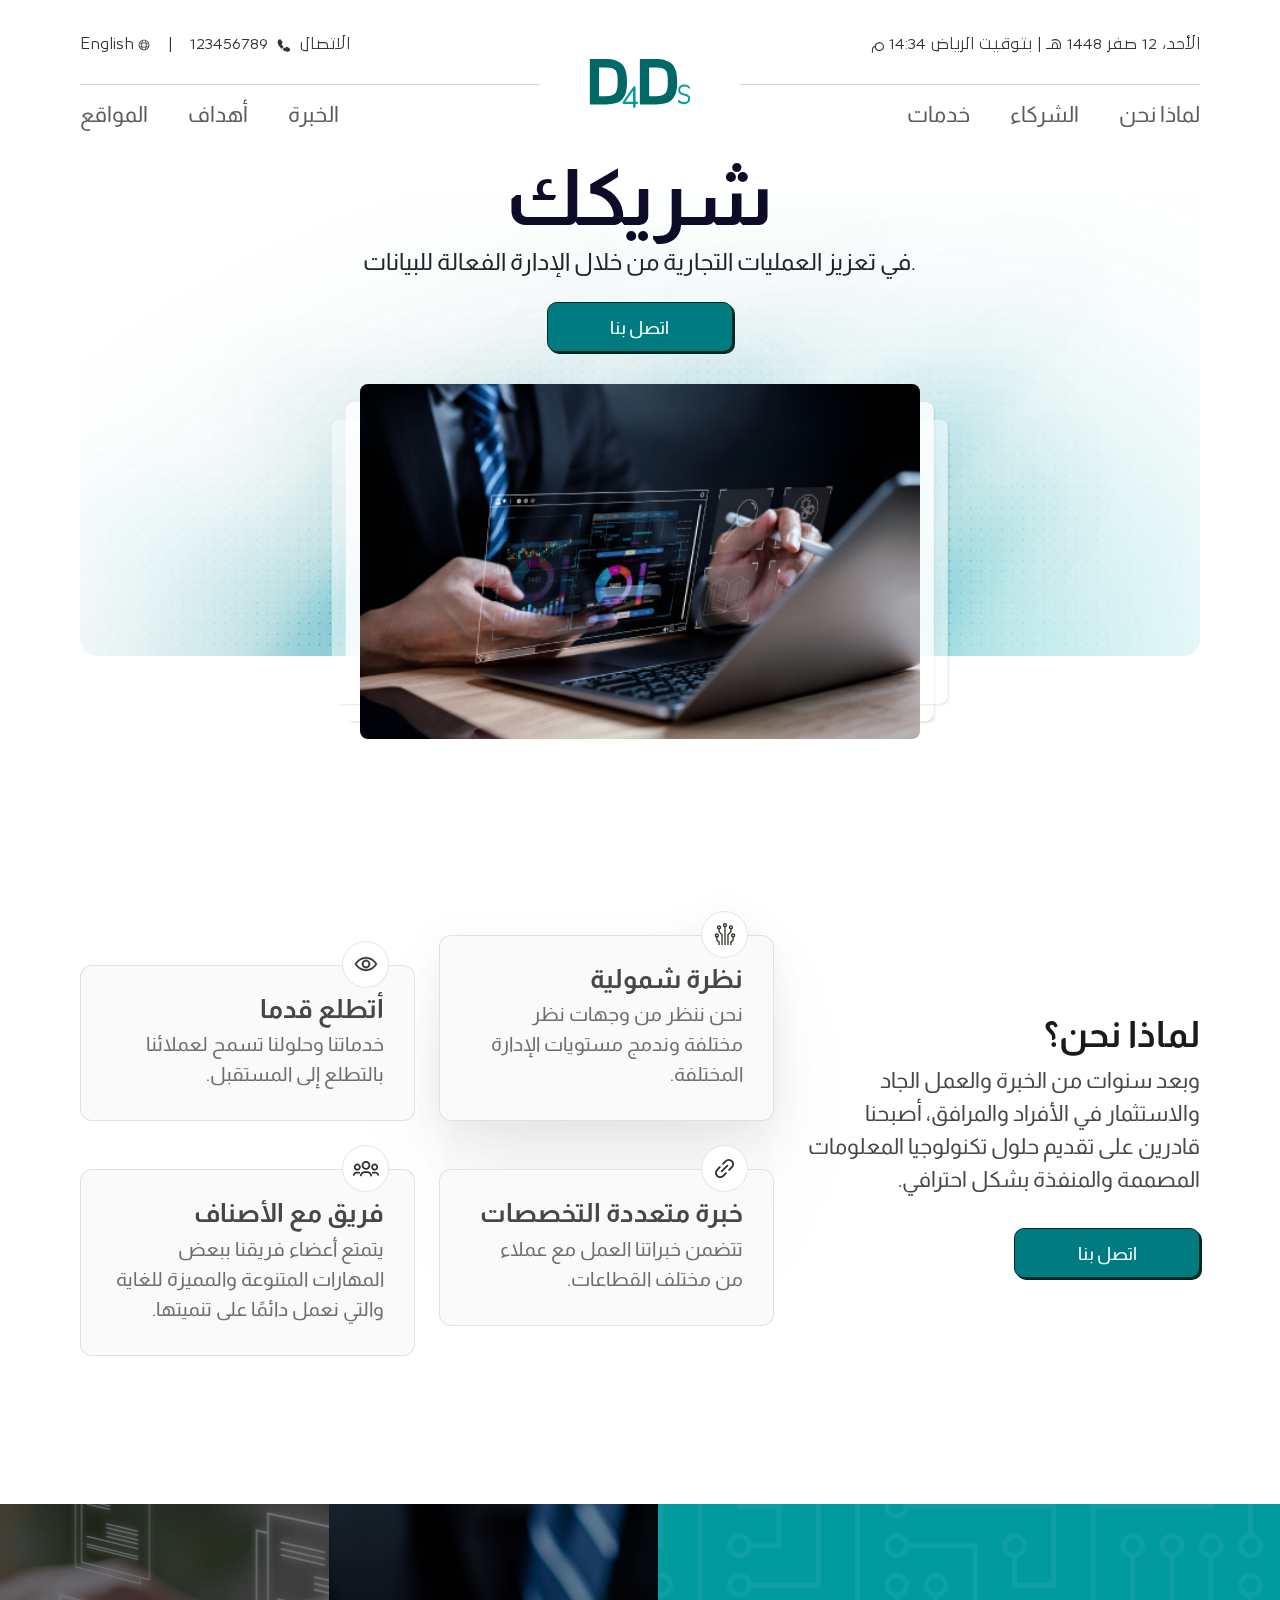
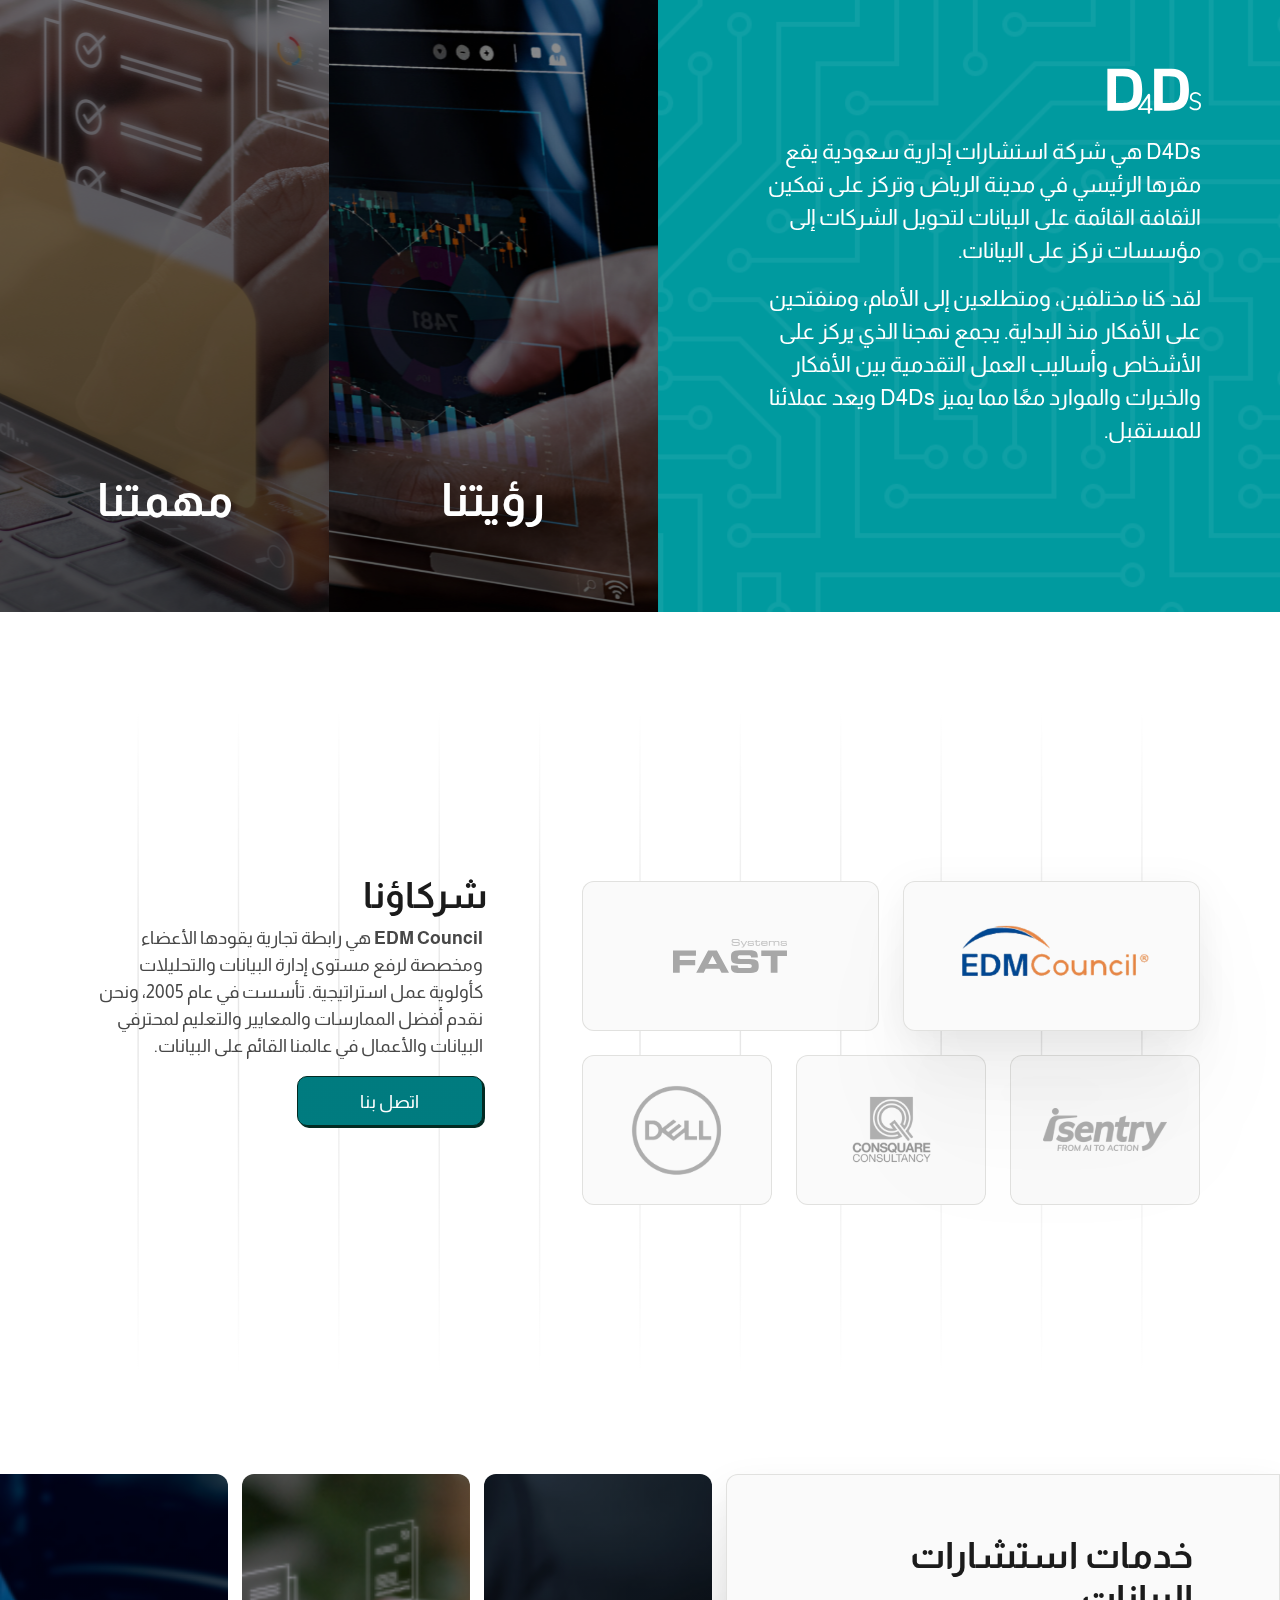
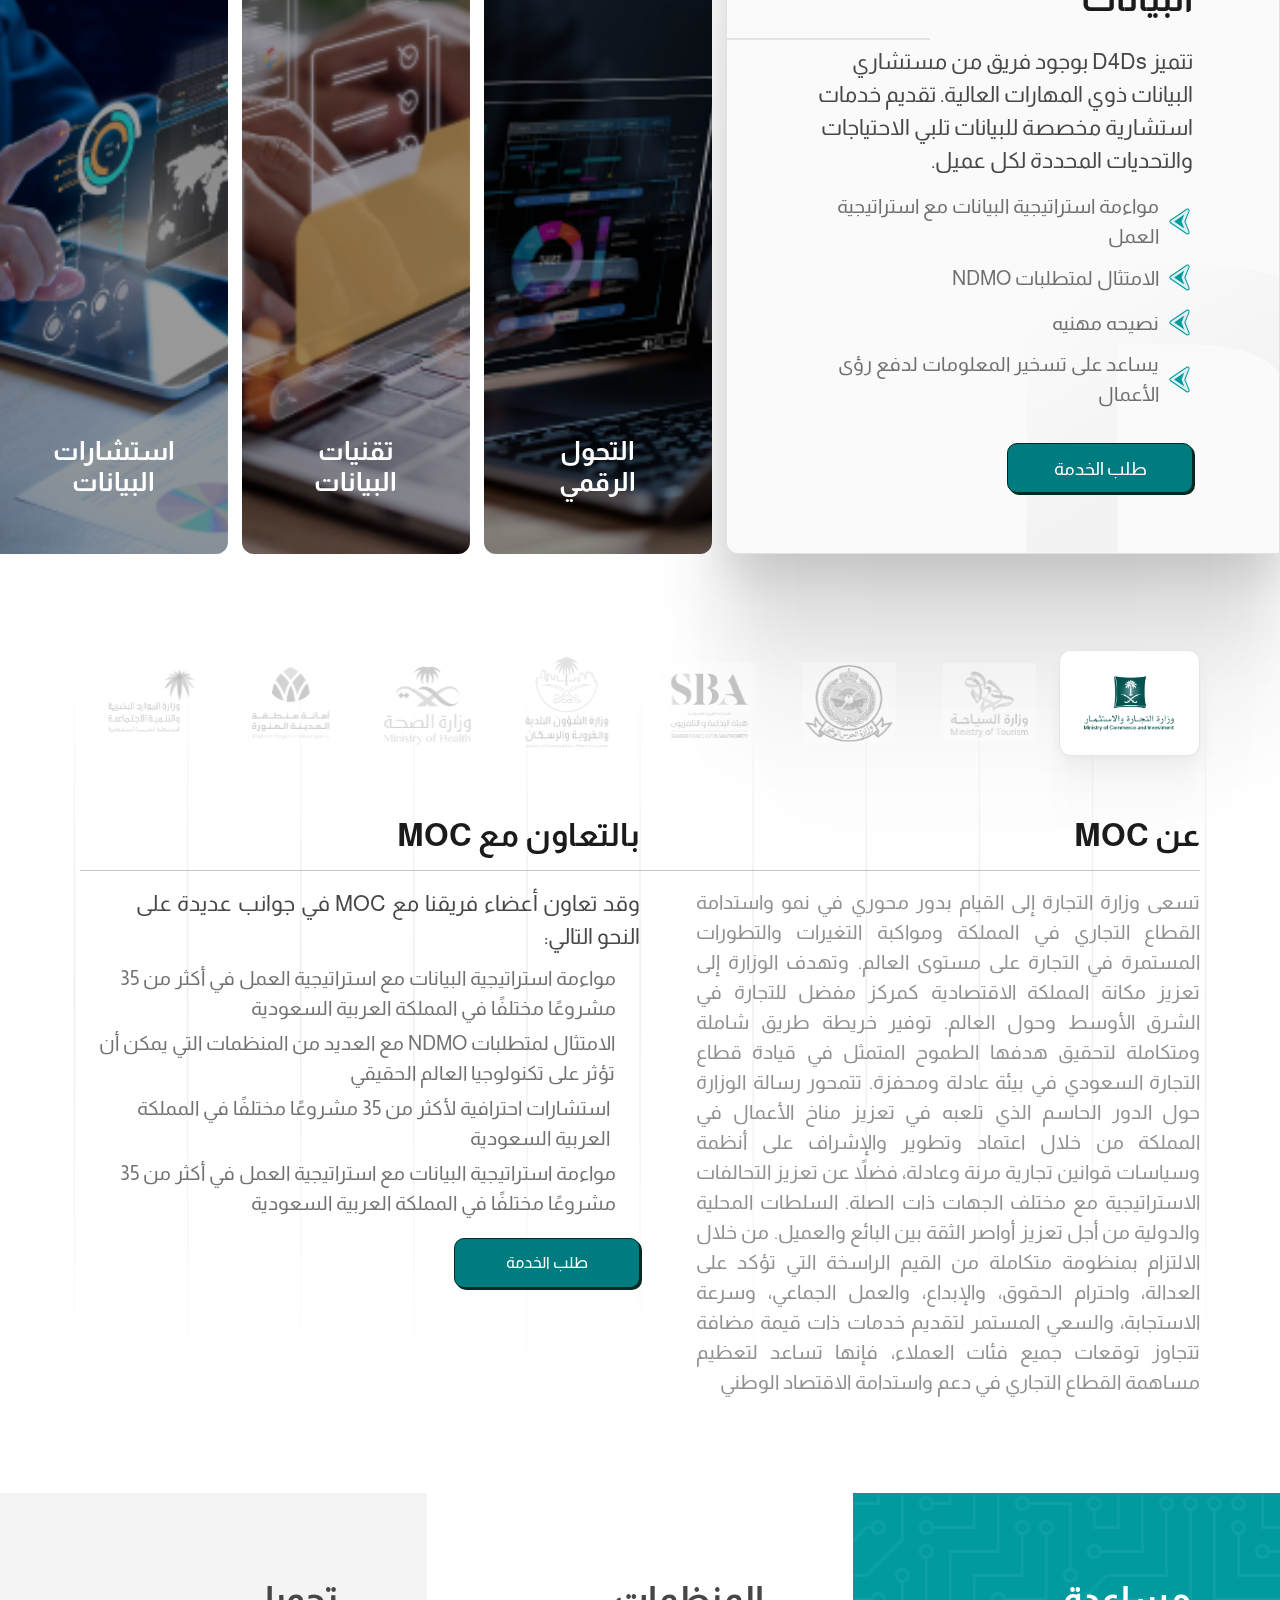
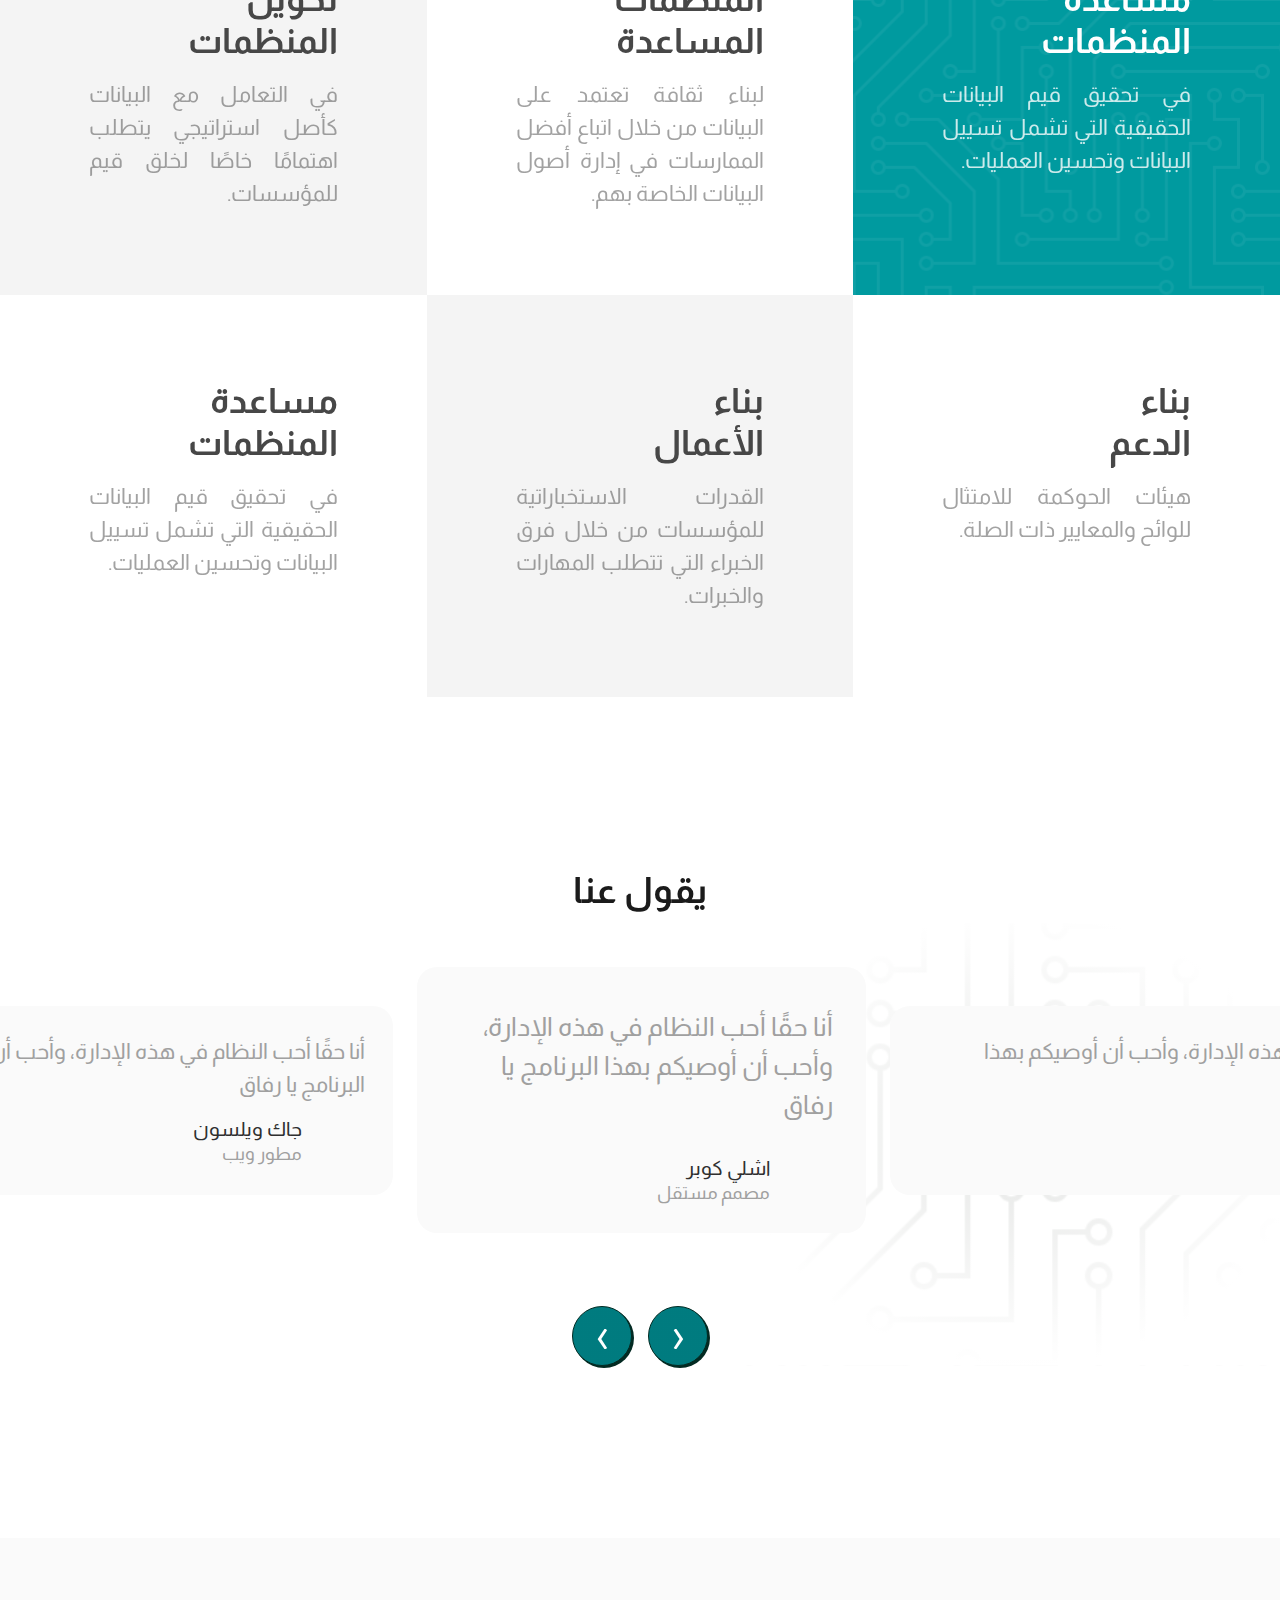
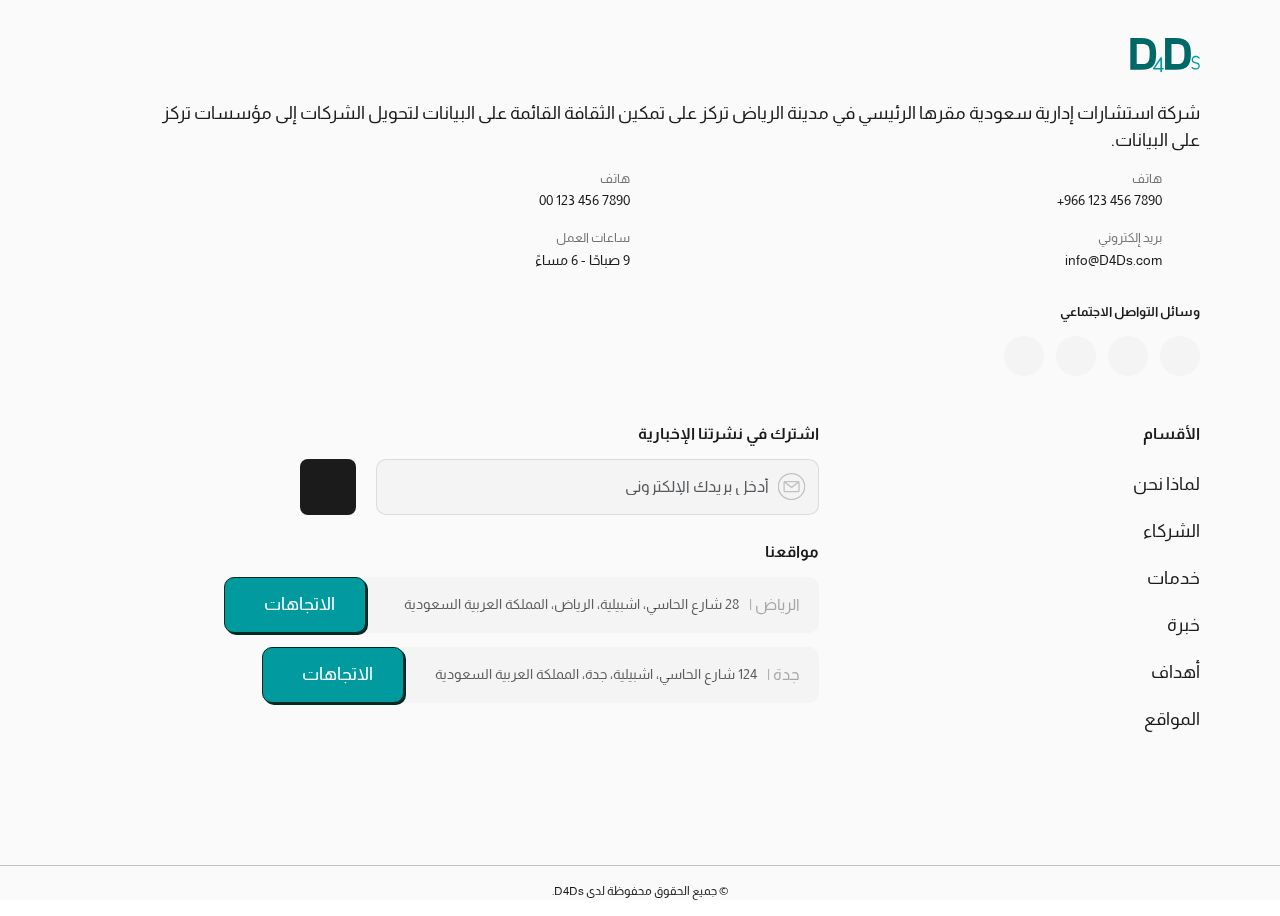
==== index-ar.html @ b6fb70fc "add smoothing logic in services section" ====
<!DOCTYPE html>
<html lang="ar">
<head>
    <title>D4Ds</title>
    <meta charset="UTF-8">
    <link rel="shortcut icon" href="media/images/logo.svg" type="image/x-icon">
    <meta name="description" content="D4Ds شركة استشارات إدارية سعودية يقع مقرها الرئيسي في مدينة الرياض وتركز على تمكين الثقافة القائمة على البيانات لتحويل الشركات إلى مؤسسات تركز على البيانات.">
    <meta name="viewport" content="width=device-width, initial-scale=1.0">
    <link rel="stylesheet" href="css/owl.carousel.min.css">
    <link rel="stylesheet" href="css/bootstrap.rtl.min.css">
    <link rel="stylesheet" href="css/style.css">
    <link href="https://fonts.googleapis.com/css2?family=Almarai:wght@300;400;700;800&display=swap" rel="stylesheet">
</head>
<body id="home" class="ar">
    <nav class="d-none d-lg-block">
        <div class="container">
            <div class="d-flex align-items-center justify-content-between">
                <div class="nav-info d-flex align-items-center">
                    <a href="index.html" class="d-flex align-items-center">
                        <span class="ms-1">English</span>
                        <img loading="lazy" src="media/icons/global.svg" alt="D4Ds">
                    </a>
                    <span>|</span>
                    <p>123456789</p>
                        <img loading="lazy" src="media/icons/phone.svg" alt="D4Ds">
                    <p>الاتصال</p>
                </div>
                <p class="timeline-ar"></p>
            </div>
            <div class="line">
                <img loading="lazy" src="media/images/logo.svg" alt="D4Ds">
            </div>
            <div dir="rtl" class="links d-flex align-items-center justify-content-between">
                <ul class="d-flex align-items-center justify-content-start">
                    <li>
                        <a href="#why-us" class="ms-0">لماذا نحن</a>
                    </li>
                    <li>
                        <a href="#partners">الشركاء</a>
                    </li>
                    <li>
                        <a href="#services">خدمات</a>
                    </li>
                </ul>
                <ul class="d-flex align-items-center justify-content-end">
                    <li>
                        <a href="#experiences">الخبرة</a>
                    </li>
                    <li>
                        <a href="#objectives">أهداف</a>
                    </li>
                    <li>
                        <a href="#locations">المواقع</a>
                    </li>
                </ul>
            </div>
        </div>
    </nav>
    <nav class="navbar navbar-expand-lg bg-white shadow sticky-top d-block d-lg-none">
        <div class="container">
            <a class="navbar-brand" href="#home">
                <img loading="lazy" src="media/images/logo.svg" alt="D4Ds">
            </a>
            <button class="navbar-toggler shadow-none border-0" type="button" data-bs-toggle="collapse" data-bs-target="#navbarSupportedContent" aria-controls="navbarSupportedContent" aria-expanded="false" aria-label="Toggle navigation">
                <span class="navbar-toggler-icon"></span>
            </button>
            <div dir="rtl" class="collapse navbar-collapse" id="navbarSupportedContent">
                <ul class="navbar-nav me-auto mb-2 mb-lg-0 text-center">
                    <li class="nav-item">
                        <a class="nav-link" href="#why-us">لماذا نحن</a>
                    </li>
                    <li class="nav-item">
                        <a class="nav-link" href="#partners">الشركاء</a>
                    </li>
                    <li class="nav-item">
                        <a class="nav-link" href="#services">خدمات</a>
                    </li>
                    <li class="nav-item">
                        <a class="nav-link" href="#experiences">الخبرة</a>
                    </li>
                    <li class="nav-item">
                        <a class="nav-link" href="#objectives">أهداف</a>
                    </li>
                    <li class="nav-item">
                        <a class="nav-link" href="#locations" class="me-0">المواقع</a>
                    </li>
                </ul>
                <a href="index.html" class="d-flex align-items-center justify-content-center">
                    <img loading="lazy" src="media/icons/global.svg" alt="D4Ds">
                    <span class="ms-1">English</span>
                </a>
            </div>
        </div>
    </nav>
    <header>
        <div class="container text-center">
            <h1 class="text-center">شريكك</h1>
            <p>في تعزيز العمليات التجارية من خلال الإدارة الفعالة للبيانات.</p>
            <button class="btn-contact-us mx-auto" type="button" data-bs-toggle="modal" data-bs-target="#contactUs">اتصل بنا</button>
            <div class="w-50 mx-auto position-relative">
                <img class="w-100 position-relative" loading="lazy" src="media/images/header-img.png" alt="D4Ds">
            </div>
        </div>
    </header>
    <main dir="rtl">
        <section id="why-us">
            <div class="container d-lg-flex align-items-center justify-content-between">
                <div class="info-us text-center text-lg-start">
                    <h4>لماذا نحن؟</h4>
                    <p>وبعد سنوات من الخبرة والعمل الجاد والاستثمار في الأفراد والمرافق، أصبحنا قادرين على تقديم حلول تكنولوجيا المعلومات المصممة والمنفذة بشكل احترافي.</p>
                    <button class="btn-contact-us mx-auto" type="button" data-bs-toggle="modal" data-bs-target="#contactUs">اتصل بنا</button>
                </div>
                <div class="row row-cols-1 row-cols-md-2 gy-5">
                    <div class="col">
                        <div class="info-card active">
                            <span class="ar">
                                <img loading="lazy" src="media/icons/share.svg" alt="D4Ds">
                            </span>
                            <h4>نظرة شمولية</h4>
                            <p>نحن ننظر من وجهات نظر مختلفة وندمج مستويات الإدارة المختلفة.</p>
                        </div>
                    </div>
                    <div class="col align-self-end">
                        <div class="info-card">
                            <span class="ar">
                                <img loading="lazy" src="media/icons/eye.svg" alt="D4Ds">
                            </span>
                            <h4>أتطلع قدما</h4>
                            <p>خدماتنا وحلولنا تسمح لعملائنا بالتطلع إلى المستقبل.</p>
                        </div>
                    </div>
                    <div class="col align-self-start">
                        <div class="info-card">
                            <span class="ar">
                                <img loading="lazy" src="media/icons/link.svg" alt="D4Ds">
                            </span>
                            <h4>خبرة متعددة التخصصات</h4>
                            <p>تتضمن خبراتنا العمل مع عملاء من مختلف القطاعات.</p>
                        </div>
                    </div>
                    <div class="col">
                        <div class="info-card">
                            <span class="ar">
                                <img loading="lazy" src="media/icons/users.svg" alt="D4Ds">
                            </span>
                            <h4>فريق مع الأصناف</h4>
                            <p>يتمتع أعضاء فريقنا ببعض المهارات المتنوعة والمميزة للغاية والتي نعمل دائمًا على تنميتها.</p>
                        </div>
                    </div>
                </div>
            </div>
        </section>
        <section class="vision-mission d-lg-flex align-items-center">
            <div class="vision-mission-info d-flex align-items-center justify-content-center">
                <div>
                    <img loading="lazy" src="media/images/logo-light.svg" alt="D4Ds">
                    <p>D4Ds هي شركة استشارات إدارية سعودية يقع مقرها الرئيسي في مدينة الرياض وتركز على تمكين الثقافة القائمة على البيانات لتحويل الشركات إلى مؤسسات تركز على البيانات.</p>
                    <p class="my-0">لقد كنا مختلفين، ومتطلعين إلى الأمام، ومنفتحين على الأفكار منذ البداية. يجمع نهجنا الذي يركز على الأشخاص وأساليب العمل التقدمية بين الأفكار والخبرات والموارد معًا مما يميز D4Ds ويعد عملائنا للمستقبل.</p>
                </div>
            </div>
            <div class="vision d-flex align-items-center align-items-lg-end justify-content-center">
                <div class="vision-mission-details text-center">
                    <h4>رؤيتنا</h4>
                    <p>الشريك الاستراتيجي الرائد في تحويل المؤسسات من خلال التمكين الرقمي.</p>
                </div>
            </div>
            <div class="mission d-flex align-items-center align-items-lg-end justify-content-center">
                <div class="vision-mission-details text-center">
                    <h4>مهمتنا</h4>
                    <p>تعظيم القيمة لعملائنا من خلال الاستفادة من الخدمات الرقمية ذات المستوى العالمي.</p>
                </div>
            </div>
        </section>
        <section id="partners">
            <div class="container d-lg-flex align-items-center">
                <div class="row gy-4">
                    <div class="col-12 col-sm-6">
                        <div class="partner-card d-flex align-items-center justify-content-center">
                            <img loading="lazy" src="media/images/edm-council.svg" alt="D4Ds">
                        </div>
                    </div>
                    <div class="col-12 col-sm-6">
                        <div class="partner-card d-flex align-items-center justify-content-center">
                            <img loading="lazy" src="media/images/fast.svg" alt="D4Ds">
                        </div>
                    </div>
                    <div class="col-12 col-sm-4">
                        <div class="partner-card d-flex align-items-center justify-content-center">
                            <img loading="lazy" src="media/images/isentry.svg" alt="D4Ds">
                        </div>
                    </div>
                    <div class="col-12 col-sm-4">
                        <div class="partner-card d-flex align-items-center justify-content-center">
                            <img loading="lazy" src="media/images/consquare.svg" alt="D4Ds">
                        </div>
                    </div>
                    <div class="col-12 col-sm-4">
                        <div class="partner-card d-flex align-items-center justify-content-center">
                            <img loading="lazy" src="media/images/dell.svg" alt="D4Ds">
                        </div>
                    </div>
                </div>
                <div class="partners-info">
                    <h4>شركاؤنا</h4>
                    <div class="owl-carousel owl-carousel-partners">
                        <div>
                            <p><span>EDM Council</span> هي رابطة تجارية يقودها الأعضاء ومخصصة لرفع مستوى إدارة البيانات والتحليلات كأولوية عمل استراتيجية. تأسست في عام 2005، ونحن نقدم أفضل الممارسات والمعايير والتعليم لمحترفي البيانات والأعمال في عالمنا القائم على البيانات.</p>
                            <button class="btn-contact-us mx-auto" type="button" data-bs-toggle="modal" data-bs-target="#contactUs">اتصل بنا</button>
                        </div>
                        <div>
                            <p><span>FAST</span> هي شركة رائدة في مجال تقنيات الأمن والمراقبة الرقمية، وتُحدث ثورة في الطريقة التي تحمي بها المنظمات والحكومات الأشخاص والممتلكات والأصول. يضم فريق البحث والتطوير الأساسي لشركة FAST خبرة مشتركة تزيد عن 150 عامًا من العمل و500000 قناة فيديو مثبتة في أكثر من 15000 منشأة حول العالم.</p>
                            <button class="btn-contact-us mx-auto" type="button" data-bs-toggle="modal" data-bs-target="#contactUs">اتصل بنا</button>
                        </div>
                        <div>
                            <p><span>intelexVision</span> توفر حلاً كاملاً وشاملاً، مما يتيح مراقبة فعالة في الوقت الفعلي للفيديو على نطاق واسع. تقوم تحليلاتنا بمراقبة وتفسير كميات هائلة من لقطات الفيديو بشكل مستقل بطريقة غير متحيزة وغير خاضعة للرقابة، باستخدام الذكاء الاصطناعي "لفهم" أي مشهد مراقب والتعلم منه، مما يؤدي إلى توليد محفزات مهمة تنبه المشغلين إلى المخاطر المحتملة الحقيقية والمستمرة.</p>
                            <button class="btn-contact-us mx-auto" type="button" data-bs-toggle="modal" data-bs-target="#contactUs">اتصل بنا</button>
                        </div>
                        <div>
                            <p><span>Consquare Consultancy</span> تقف كشركة خدمات استشارية مستقلة رائدة. يتعاون فريقنا المتمرس مع شركاء الأعمال العالميين، ويقدم مجموعة شاملة من الخدمات الاستشارية متعددة التخصصات. ما بدأ كفريق متواضع يتعامل مع تحديات كبيرة، ازدهر الآن ليصبح واحدة من أكثر الشركات الاستشارية نشاطًا في دولة الإمارات العربية المتحدة، مما أدى إلى توسيع نطاق انتشارها محليًا ودوليًا.</p>
                            <button class="btn-contact-us mx-auto" type="button" data-bs-toggle="modal" data-bs-target="#contactUs">اتصل بنا</button>
                        </div>
                        <div>
                            <p><span>Dell</span> هي شركة تكنولوجيا أمريكية تعمل على تطوير وبيع وإصلاح ودعم أجهزة الكمبيوتر والمنتجات والخدمات ذات الصلة. شركة Dell مملوكة لشركتها الأم، Dell Technologies.</p>
                            <button class="btn-contact-us mx-auto" type="button" data-bs-toggle="modal" data-bs-target="#contactUs">اتصل بنا</button>
                        </div>
                    </div>
                </div>
            </div>
        </section>
        <section id="services" class="mx-auto d-md-flex align-items-center justify-content-between">
            <div class="service ar">
                <h5>استشارات<br>البيانات</h5>
                <div class="service-info">
                    <h4>خدمات استشارات البيانات</h4>
                    <p>تتميز D4Ds بوجود فريق من مستشاري البيانات ذوي المهارات العالية. تقديم خدمات استشارية مخصصة للبيانات تلبي الاحتياجات والتحديات المحددة لكل عميل.</p>
                    <ul>
                        <li class="d-flex align-items-center">
                            <img class="ar" loading="lazy" src="media/icons/caret-right.svg" alt="D4Ds">
                            <span>مواءمة استراتيجية البيانات مع استراتيجية العمل</span>
                        </li>
                        <li class="d-flex align-items-center">
                            <img class="ar" loading="lazy" src="media/icons/caret-right.svg" alt="D4Ds">
                            <span>الامتثال لمتطلبات NDMO</span>
                        </li>
                        <li class="d-flex align-items-center">
                            <img class="ar" loading="lazy" src="media/icons/caret-right.svg" alt="D4Ds">
                            <span>نصيحه مهنيه</span>
                        </li>
                        <li class="d-flex align-items-center mb-0">
                            <img class="ar" loading="lazy" src="media/icons/caret-right.svg" alt="D4Ds">
                            <span>يساعد على تسخير المعلومات لدفع رؤى الأعمال</span>
                        </li>
                    </ul>
                    <button class="btn-contact-us" type="button" data-bs-toggle="modal" data-bs-target="#contactUs">طلب الخدمة</button>
                </div>
            </div>
            <div class="service ar">
                <h5>التحول<br>الرقمي</h5>
                <div class="service-info">
                    <h4>التحول الرقمي</h4>
                    <p>توفير خدمات التحول الرقمي الشاملة التي لا تشمل البيانات فحسب، بل تشمل أيضًا العمليات والتكنولوجيا والثقافة التنظيمية. بالإضافة إلى ضمان التكامل السلس للتقنيات الرقمية في جميع أعمال العميل.</p>
                    <ul>
                        <li class="d-flex align-items-center">
                            <img class="ar" loading="lazy" src="media/icons/caret-right.svg" alt="D4Ds">
                            <span>مواءمة استراتيجية البيانات مع استراتيجية العمل</span>
                        </li>
                        <li class="d-flex align-items-center">
                            <img class="ar" loading="lazy" src="media/icons/caret-right.svg" alt="D4Ds">
                            <span>الامتثال لمتطلبات NDMO</span>
                        </li>
                        <li class="d-flex align-items-center">
                            <img class="ar" loading="lazy" src="media/icons/caret-right.svg" alt="D4Ds">
                            <span>نصيحه مهنيه</span>
                        </li>
                        <li class="d-flex align-items-center mb-0">
                            <img class="ar" loading="lazy" src="media/icons/caret-right.svg" alt="D4Ds">
                            <span>يساعد على تسخير المعلومات لدفع رؤى الأعمال</span>
                        </li>
                    </ul>
                    <button class="btn-contact-us" type="button" data-bs-toggle="modal" data-bs-target="#contactUs">طلب الخدمة</button>
                </div>
            </div>
            <div class="service ar">
                <h5>تقنيات<br>البيانات</h5>
                <div class="service-info">
                    <h4>تقنيات البيانات</h4>
                    <p>تتميز D4Ds بوجود فريق من مستشاري البيانات ذوي المهارات العالية. تقديم خدمات استشارية مخصصة للبيانات تلبي الاحتياجات والتحديات المحددة لكل عميل.</p>
                    <ul>
                        <li class="d-flex align-items-center">
                            <img class="ar" loading="lazy" src="media/icons/caret-right.svg" alt="D4Ds">
                            <span>مواءمة استراتيجية البيانات مع استراتيجية العمل</span>
                        </li>
                        <li class="d-flex align-items-center">
                            <img class="ar" loading="lazy" src="media/icons/caret-right.svg" alt="D4Ds">
                            <span>الامتثال لمتطلبات NDMO</span>
                        </li>
                        <li class="d-flex align-items-center">
                            <img class="ar" loading="lazy" src="media/icons/caret-right.svg" alt="D4Ds">
                            <span>نصيحه مهنيه</span>
                        </li>
                        <li class="d-flex align-items-center mb-0">
                            <img class="ar" loading="lazy" src="media/icons/caret-right.svg" alt="D4Ds">
                            <span>يساعد على تسخير المعلومات لدفع رؤى الأعمال</span>
                        </li>
                    </ul>
                    <button class="btn-contact-us" type="button" data-bs-toggle="modal" data-bs-target="#contactUs">طلب الخدمة</button>
                </div>
            </div>
            <div class="service ar">
                <h5>استشارات<br>البيانات</h5>
                <div class="service-info">
                    <h4>خدمات استشارات البيانات</h4>
                    <p>تتميز D4Ds بوجود فريق من مستشاري البيانات ذوي المهارات العالية. تقديم خدمات استشارية مخصصة للبيانات تلبي الاحتياجات والتحديات المحددة لكل عميل.</p>
                    <ul>
                        <li class="d-flex align-items-center">
                            <img class="ar" loading="lazy" src="media/icons/caret-right.svg" alt="D4Ds">
                            <span>مواءمة استراتيجية البيانات مع استراتيجية العمل</span>
                        </li>
                        <li class="d-flex align-items-center">
                            <img class="ar" loading="lazy" src="media/icons/caret-right.svg" alt="D4Ds">
                            <span>الامتثال لمتطلبات NDMO</span>
                        </li>
                        <li class="d-flex align-items-center">
                            <img class="ar" loading="lazy" src="media/icons/caret-right.svg" alt="D4Ds">
                            <span>نصيحه مهنيه</span>
                        </li>
                        <li class="d-flex align-items-center mb-0">
                            <img class="ar" loading="lazy" src="media/icons/caret-right.svg" alt="D4Ds">
                            <span>يساعد على تسخير المعلومات لدفع رؤى الأعمال</span>
                        </li>
                    </ul>
                    <button class="btn-contact-us" type="button" data-bs-toggle="modal" data-bs-target="#contactUs">طلب الخدمة</button>
                </div>
            </div>
        </section>
        <section id="experiences">
            <div class="container">
                <div class="row gy-2 companies"></div>
                <div class="d-lg-flex align-items-start">
                    <div class="about-companies"></div>
                    <div class="collaboration-companies"></div>
                </div>
            </div>
        </section>
        <section id="objectives">
            <div class="row row-cols-1 row-cols-md-2 row-cols-xl-3 m-0"></div>
        </section>
        <section id="about-us">
            <h4>يقول عنا</h4>
            <div class="owl-carousel owl-carousel-about-us">
                <div class="about-us-card">
                    <p>أنا حقًا أحب النظام في هذه الإدارة، وأحب أن أوصيكم بهذا البرنامج يا رفاق</p>
                    <div class="d-flex align-items-center">
                        <img loading="lazy" src="media/images/user-1.png" alt="D4Ds">
                        <div>
                            <h6>اشلي كوبر</h6>
                            <span>مصمم مستقل</span>
                        </div>
                    </div>
                    <img class="ar" loading="lazy" src="media/icons/commas.png" alt="D4Ds">
                </div>
                <div class="about-us-card">
                    <p>أنا حقًا أحب النظام في هذه الإدارة، وأحب أن أوصيكم بهذا البرنامج يا رفاق</p>
                    <div class="d-flex align-items-center">
                        <img loading="lazy" src="media/images/user-2.png" alt="D4Ds">
                        <div>
                            <h6>جاك ويلسون</h6>
                            <span>مطور ويب</span>
                        </div>
                    </div>
                    <img class="ar" loading="lazy" src="media/icons/commas.png" alt="D4Ds">
                </div>
                <div class="about-us-card">
                    <p>أنا حقًا أحب النظام في هذه الإدارة، وأحب أن أوصيكم بهذا البرنامج يا رفاق</p>
                    <div class="d-flex align-items-center">
                        <img loading="lazy" src="media/images/user-3.png" alt="D4Ds">
                        <div>
                            <h6>مايك ماكسابو</h6>
                            <span>مصمم UI/UX</span>
                        </div>
                    </div>
                    <img class="ar" loading="lazy" src="media/icons/commas.png" alt="D4Ds">
                </div>
            </div>
        </section>
    </main>
    <footer dir="rtl">
        <div class="container">
            <div class="row gy-3 gy-lg-5">
                <div class="col-12 col-xxl-5 footer-details">
                    <img loading="lazy" src="media/images/logo.svg" alt="D4Ds">
                    <p>شركة استشارات إدارية سعودية مقرها الرئيسي في مدينة الرياض تركز على تمكين الثقافة القائمة على البيانات لتحويل الشركات إلى مؤسسات تركز على البيانات.</p>
                    <div class="row row-cols-1 row-cols-md-2 gy-3">
                        <div class="col d-flex align-items-center">
                            <img loading="lazy" src="media/icons/call.svg" alt="D4Ds">
                            <div>
                                <p>هاتف</p>
                                <a dir="ltr" href="tel:+966 123 456 7890" target="_blank">+966 123 456 7890</a>
                            </div>
                        </div>
                        <div class="col d-flex align-items-center">
                            <img loading="lazy" src="media/icons/telephone.svg" alt="D4Ds">
                            <div>
                                <p>هاتف</p>
                                <a dir="ltr" href="tel:00 123 456 7890" target="_blank">00 123 456 7890</a>
                            </div>
                        </div>
                        <div class="col d-flex align-items-center">
                            <img loading="lazy" src="media/icons/email.svg" alt="D4Ds">
                            <div>
                                <p>بريد إلكتروني</p>
                                <a href="mailto:info@D4Ds.com">info@D4Ds.com</a>
                            </div>
                        </div>
                        <div class="col d-flex align-items-center">
                            <img loading="lazy" src="media/icons/hour.svg" alt="D4Ds">
                            <div>
                                <p>ساعات العمل</p>
                                <a>9 صباحًا - 6 مساءً</a>
                            </div>
                        </div>
                    </div>
                    <div class="social-media text-center text-md-start">
                        <h6>وسائل التواصل الاجتماعي</h6>
                        <div class="d-flex align-items-center justify-content-center justify-content-md-start">
                            <span>
                                <img class="w-100" loading="lazy" src="media/icons/facebook.svg" alt="D4Ds">
                            </span>
                            <span>
                                <img class="w-100" loading="lazy" src="media/icons/twitter.svg" alt="D4Ds">
                            </span>
                            <span>
                                <img class="w-100" loading="lazy" src="media/icons/linkedin.svg" alt="D4Ds">
                            </span>
                            <span>
                                <img class="w-100" loading="lazy" src="media/icons/instagram.svg" alt="D4Ds">
                            </span>
                        </div>
                    </div>
                </div>
                <div class="col-12 col-md-4 col-xxl-2 footer-links text-center text-md-start">
                    <h6>الأقسام</h6>
                    <ul>
                        <li>
                            <a href="#why-us">لماذا نحن</a>
                        </li>
                        <li>
                            <a href="#partners">الشركاء</a>
                        </li>
                        <li>
                            <a href="#services">خدمات</a>
                        </li>
                        <li>
                            <a href="#experiences">خبرة</a>
                        </li>
                        <li>
                            <a href="#objectives">أهداف</a>
                        </li>
                        <li>
                            <a href="#locations">المواقع</a>
                        </li>
                    </ul>
                </div>
                <div class="col-12 col-md-8 col-xxl footer-info text-center text-md-start">
                    <h6>اشترك في نشرتنا الإخبارية</h6>
                    <div class="send-email ar d-flex align-items-center mx-auto mx-md-0">
                        <div class="d-flex align-items-center justify-content-center">
                            <span class="icon-mask" style="mask-image: url(media/icons/email.svg);"></span>
                            <input class="form-control shadow-none border-0 rounded-0 p-0 bg-transparent" type="email" placeholder="أدخل بريدك الإلكتروني" pattern="/^[a-z0-9._%+-]+@[a-z0-9.-]+\.[a-z]{2,4}$/">
                        </div>
                        <button class="btn shadow-none border-0 rounded-3 d-flex align-items-center justify-content-center">
                            <img loading="lazy" src="media/icons/chevron-right.svg" alt="D4Ds">
                        </button>
                    </div>
                    <h6 id="locations">مواقعنا</h6>
                    <div class="footer-location ar footer-location-1 d-flex align-items-center mx-auto mx-md-0">
                        <img loading="lazy" src="media/icons/location.svg" alt="D4Ds">
                        <p>الرياض  |</p>
                        <span>28 شارع الحاسي، اشبيلية، الرياض، المملكة العربية السعودية</span>
                        <a href="https://maps.app.goo.gl/HDqL3k9sVmbw7HLy8" target="_blank">
                            <button>الاتجاهات <img loading="lazy" src="media/icons/angle-right.svg" alt="D4Ds"></button>
                        </a>
                    </div>
                    <div class="footer-location footer-location-2 d-flex align-items-center mx-auto mx-md-0 mb-0">
                        <img loading="lazy" src="media/icons/location.svg" alt="D4Ds">
                        <p>جدة  |</p>
                        <span>124 شارع الحاسي، اشبيلية، جدة، المملكة العربية السعودية</span>
                        <a href="https://maps.app.goo.gl/RqgyweBvu4Wcz1nX6" target="_blank">
                            <button>الاتجاهات <img loading="lazy" src="media/icons/angle-right.svg" alt="D4Ds"></button>
                        </a>
                    </div>
                </div>
            </div>
        </div>
        <hr>
        <p class="text-center">© جميع الحقوق محفوظة لدى D4Ds.</p>
    </footer>
    <div class="modal fade" id="contactUs" tabindex="-1" aria-labelledby="exampleModalLabel" aria-hidden="true">
        <div class="modal-dialog modal-dialog-centered">
            <div class="modal-content text-start">
                <div class="modal-header px-0 pt-0 d-block">
                    <div class="d-flex align-items-center justify-content-center">
                        <button type="button" class="btn-close shadow-none border-0" data-bs-dismiss="modal" aria-label="Close"></button>
                        <h4>اتصل بنا</h4>
                    </div>
                    <p class="mb-0">!أرسل لنا رسائل</p>
                </div>
                <div class="modal-body px-0 pb-0">
                    <form onsubmit="return validateForm()">
                        <div class="mb-3">
                            <label for="name">الاسم</label>
                            <input onkeyup="hideError('name-error')" type="text" class="form-control shadow-none" id="name">
                            <span id="name-error" class="error-message"></span>
                        </div>
                        <div class="mb-3">
                            <label for="email">البريد إلكتروني</label>
                            <input onkeyup="hideError('email-error')" type="email" class="form-control shadow-none" id="email">
                            <span id="email-error" class="error-message"></span>
                        </div>
                        <div class="mb-3">
                            <label for="subject">الموضوع</label>
                            <input onkeyup="hideError('subjectError')" type="text" class="form-control shadow-none" id="subject">
                            <span id="subject-error" class="error-message"></span>
                        </div>
                        <div class="mb-4">
                            <label for="message">الرسالة (اختياري)</label>
                            <textarea class="form-control shadow-none" id="message"></textarea>
                        </div>
                        <button type="submit" class="btn w-100 text-white d-flex align-items-center justify-content-center">إرسال</button>
                    </form>
                </div>
            </div>
        </div>
    </div>
    <script src="js/jquery-3.7.1.min.js"></script>
    <script src="js/owl.carousel.min.js"></script>
    <script src="js/bootstrap.bundle.min.js"></script>
    <script src="js/index-ar.js"></script>
</body>
</html>
---- css/style.css ----
@font-face {
    font-family: "29LT Bukra";
    src: url(../media/fonts/29ltbukraregular.ttf);
}
* {
    margin: 0;
    padding: 0;
    box-sizing: border-box;
}
html {
    scroll-behavior: smooth;
}
body {
    font-family: "Baloo Bhai 2", sans-serif;
    &.ar {
        font-family: "Almarai", sans-serif;
    }
}
ul {
    margin: 0;
    padding: 0;
    list-style-type: none;
}
a {
    color: unset;
    cursor: pointer;
    text-decoration: none;
}
p, h1, h2, h3, h4, h5, h6 {
    margin: 0;
}
@media screen and (min-width: 992px) {
    .container {
        max-width: calc((89.44 * 100%) / 100);
    }
}
nav {
    padding-top: 34px;
    .nav-info,
    .timeline-en,
    .timeline-ar {
        color: #333;
        font-size: 15px;
        font-family: "29LT Bukra";
    }
    .nav-info {
        > span {
            margin-inline: 18px;
        }
        > img {
            margin-inline: 8px;
        }
    }
    .line {
        width: 100%;
        height: 1px;
        position: relative;
        margin-block: 27px 13px;
        background-color: rgba(32, 32, 32, 0.2);
        img {
            top: 50%;
            left: 50%;
            height: 50px;
            position: absolute;
            padding-inline: 50px;
            background-color: #FFF;
            transform: translate(-50%, -50%);
        }
    }
    .links ul li a {
        opacity: 0.8;
        color: #333;
        font-size: 22px;
        margin-right: 40px;
        position: relative;
        &::after {
            display: none;
            content: '';
            left: 0;
            top: 100%;
            width: 100%;
            height: 5px;
            position: absolute;
            background-size: contain;
            background-position: center;
            background-repeat: no-repeat;
            transition: width 0.3s ease-in-out;
            background-image: url(../media/icons/line.svg);
        }
        &:hover::after {
            display: block;
        }
    }
}
header .container {
    background-size: cover;
    padding-block: 20px 48px;
    background-repeat: no-repeat;
    background-position: center top;
    background-image: url(./../media/images/header-bg.svg);
    h1 {
        font-size: 48px;
        font-weight: 600;
        color: #0e0b29;
    }
    p {
        font-size: 18px;
        margin-bottom: 22px;
    }
    > div:not(.modal) {
        margin-top: 32px;
        img {
            z-index: 2;
            border-radius: 8px;
        }
        &::before,
        &:after {
            content: "";
            top: 50%;
            left: 50%;
            z-index: 1;
            position: absolute;
            border-radius: 8px;
            transform: translate(-50%, -50%);
            box-shadow: 2px 2px 5px -5px #032A22;
        }
        &::before {
            width: 105%;
            height: 90%;
            background-color: rgba(255, 255, 255, 0.8);
        }
        &:after {
            width: 110%;
            height: 80%;
            background-color: rgba(255, 255, 255, 0.5);
        }
    }
    @media screen and (min-width: 992px) {
        & {
            background-size: 100% 80%;
            h1 {
                font-size: 78px;
            }
            p {
                font-size: 24px;
            }
        }
    }
}
main section {
    &#why-us .container {
        padding-block: 48px;
        .info-us {
            margin-bottom: 48px;
            h4 {
                font-size: 24px;
                font-weight: 700;
                color: #1B1B1B;
            }
            p {
                color: #474747;
                margin-top: 8px;
                margin-bottom: 32px;
            }
        }
        .info-card {
            padding: 24px;
            position: relative;
            text-align: center;
            border-radius: 12px;
            background-color: #FAFAFA;
            border: 1px solid #2E2E1F1F;
            transition: filter 0.3s ease-out;
            &.active,
            &:hover {
                filter: drop-shadow(0px 8px 19px rgba(0, 0, 0, 0.05)) drop-shadow(0px 34px 34px rgba(0, 0, 0, 0.04)) drop-shadow(0px 76px 46px rgba(0, 0, 0, 0.03)) drop-shadow(0px 136px 54px rgba(0, 0, 0, 0.01)) drop-shadow(0px 212px 59px rgba(0, 0, 0, 0.00));
            }
            span {
                left: 50%;
                top: -25px;
                width: 47px;
                height: 47px;
                display: flex;
                position: absolute;
                border-radius: 50%;
                align-items: center;
                justify-content: center;
                background-color: #FFF;
                transform: translateX(-50%);
                padding: 12px 12px 13px 13px;
                border: 1px solid #2E2E1F1F;
            }
            h4 {
                font-size: 24px;
                font-weight: 600;
                color: #474747;
                margin-bottom: 5px;
            }
            p {
                color: #6E6E6E;
            }
        }
        @media screen and (min-width: 992px) {
            & {
                padding-block: 148px;
                .info-us {
                    margin-bottom: 0;
                    padding-inline-end: 30px;
                    h4 {
                        font-size: 36px;
                    }
                    p {
                        font-size: 22px;
                    }
                }
                .info-card {
                    text-align: start;
                    padding: 27px 30px 31px 35px;
                    span {
                        left: 25px;
                        transform: translateX(0%);
                        &.ar {
                            left: unset;
                            right: 25px;
                        }
                    }
                    h4 {
                        font-size: 26px;
                    }
                    p {
                        font-size: 20px;
                    }
                }
            }
        }
        @media screen and (min-width: 1400px) {
            & .info-card h4 {
                text-wrap: nowrap;
            }
        }
    }
    &.vision-mission {
        .vision-mission-info {
            width: 100%;
            height: unset;
            padding: 48px 12px;
            background-size: cover;
            background-position: center;
            background-repeat: no-repeat;
            background-image: url(../media/images/vision-mission-bg.svg);
            img {
                width: 84px;
            }
            p {
                color: #FFF;
                font-size: 18px;
                margin-block: 19.93px 15px;
            }
            @media screen and (min-width: 768px) and (max-width: 991px) {
                & {
                    padding: 48px 36px;
                }
            }
            @media screen and (min-width: 992px) {
                & {
                    width: 48.6%;
                    height: 708px;
                    padding-inline: 79px;
                    img {
                        width: 94px;
                    }
                    p {
                        font-size: 22px;
                    }
                }
            }
        }
        .vision,
        .mission {
            height: 300px;
            cursor: pointer;
            padding-inline: 12px;
            background-size: cover;
            background-position: center;
            background-repeat: no-repeat;
            transition: all 0.3s ease-out;
            .vision-mission-details {
                color: #FFF;
                h4 {
                    font-size: 36px;
                    font-weight: 700;
                }
                p {
                    font-size: 18px;
                    margin-top: 4px;
                }
            }
        }
        .mission {
            background-image: url(../media/images/mission.png);
        }
        .vision {
            background-image: url(../media/images/vision.png);
        }
        @media screen and (min-width: 992px) {
            & {
                .vision,
                .mission {
                    width: 25.7%;
                    height: 708px;
                    padding-inline: 0;
                    padding-bottom: 83px;
                    .vision-mission-details {
                        h4 {
                            font-size: 46px;
                        }
                        p {
                            display: none;
                            font-size: 22px;
                        }
                    }
                }
                .vision:hover {
                    width: 33.3%;
                    padding-inline: 66px;
                    p {
                        display: block;
                    }
                    + .mission {
                        width: 18.1%;
                    }
                }
                .vision:has(+ .mission:hover) {
                    width: 18.1%;
                    + .mission {
                        width: 33.3%;
                        padding-inline: 66px;
                        p {
                            display: block;
                        }
                    }
                }
            }
        }
    }
    &#partners {
        padding-block: 48px;
        .container {
            padding-block: 24px;
            background-size: cover;
            background-position: center;
            background-repeat: no-repeat;
            background-image: url(../media/icons/partners-bg.svg);
            .partner-card {
                height: 150px;
                cursor: pointer;
                border-radius: 12px;
                background-color: #FAFAFA;
                transition: all 0.3s ease-out;
                border: 1px solid rgba(46, 46, 31, 0.12);
                img {
                    opacity: 0.5;
                    mix-blend-mode: luminosity;
                    transition: all 0.3s ease-out;
                }
                &.active {
                    filter: drop-shadow(0px 8px 19px rgba(0, 0, 0, 0.05)) drop-shadow(0px 34px 34px rgba(0, 0, 0, 0.04)) drop-shadow(0px 76px 46px rgba(0, 0, 0, 0.03)) drop-shadow(0px 136px 54px rgba(0, 0, 0, 0.01)) drop-shadow(0px 212px 59px rgba(0, 0, 0, 0.00));
                    img {
                        opacity: 1;
                        mix-blend-mode: normal;
                    }
                }
            }
            .partners-info {
                margin-top: 24px;
                h4 {
                    font-size: 32px;
                    font-weight: 700;
                    color: #1B1B1B;
                }
                .owl-item {
                    padding: 0 5px 5px;
                    p {
                        font-size: 18px;
                        color: #474747;
                        margin-block: 8px 16px;
                        span {
                            font-weight: 600;
                        }
                    }
                }
            }
        }
        @media screen and (min-width: 992px) {
            & {
                padding-block: 96px;
                .container {
                    padding-block: 0;
                    min-height: 670px;
                    .partners-info {
                        width: 408px;
                        margin-top: 0;
                        margin-inline-start: 36px;
                        h4 {
                            font-size: 36px;
                        }
                        p {
                            font-size: 22px;
                            margin-block: 8px 32px;
                        }
                    }
                }
            }
        }
        @media screen and (min-width: 1200px) {
            & .container .partners-info {
                margin-inline-start: 94px;
            }
        }
    }
    &#services .service {
        width: 5%;
        height: unset;
        display: flex;
        cursor: pointer;
        overflow: hidden;
        align-items: end;
        padding-bottom: 56px;
        background-size: cover;
        justify-content: center;
        background-position: center;
        background-repeat: no-repeat;
        transition: width 0.3s ease-out;
        &:first-of-type {
            border-radius: 0px 12px 12px 0px;
            background-image: linear-gradient(0deg, rgba(0, 0, 0, 0.40) 0%, rgba(0, 0, 0, 0.40) 100%), url(../media/images/service-1.png);
            &.ar {
                border-radius: 12px 0px 0px 12px;
            }
        }
        &:nth-of-type(2) {
            border-radius: 12px;
            background-image: linear-gradient(0deg, rgba(0, 0, 0, 0.40) 0%, rgba(0, 0, 0, 0.40) 100%), url(../media/images/service-2.png);
        }
        &:nth-of-type(3) {
            border-radius: 12px;
            background-image: linear-gradient(0deg, rgba(0, 0, 0, 0.40) 0%, rgba(0, 0, 0, 0.40) 100%), url(../media/images/service-3.png);
        }
        &:last-of-type {
            border-radius: 12px 0px 0px 12px;
            background-image: linear-gradient(0deg, rgba(0, 0, 0, 0.40) 0%, rgba(0, 0, 0, 0.40) 100%), url(../media/images/service-4.png);
            &.ar {
                border-radius: 0px 12px 12px 0px;
            }
        }
        h5 {
            display: none;
            color: #FFF;
            font-size: 26px;
            font-weight: 700;
            text-align: center;
            transition: all 0.3s ease-out;
        }
        .service-info {
            display: none;
            padding-inline: 15px;
            transition: all 0.3s ease-out;
            h4 {
                font-size: 24px;
                font-weight: 700;
                color: #1B1B1B;
                position: relative;
                margin-bottom: 16px;
                &::after {
                    content: '';
                    top: 120%;
                    left: -60%;
                    height: 2px;
                    opacity: .1;
                    width: 242px;
                    position: absolute;
                    transform: translateX(50%);
                    background-color: #1B1B1B;
                }
            }
            p {
                display: none;
                font-size: 18px;
                font-weight: 500;
                color: #474747;
            }
            ul {
                margin-block: 8px;
                li {
                    margin-bottom: 8px;
                    img {
                        width: 27px;
                        height: 37px;
                        margin-inline-end: 7px;
                        &.ar {
                            transform: rotateY(180deg);
                        }
                    }
                    span {
                        opacity: 0.6;
                        display: none;
                        font-size: 16px;
                        color: #131313;
                    }
                }
            }
            button {
                font-size: 13px;
            }
        }
        &.active {
            width: 95%;
            padding: 20px 10px;
            margin-bottom: 36px;
            border-radius: 12px;
            margin-inline: auto;
            align-items: center;
            justify-content: start;
            background-size: contain;
            background-color: #FAFAFA;
            background-position: right bottom;
            border: 1px solid rgba(46, 46, 31, 0.12);
            background-image: url(../media/icons/service-bg.svg);
            box-shadow: 0px 468px 131px 0px rgba(0, 0, 0, 0.00), 0px 299px 120px 0px rgba(0, 0, 0, 0.01), 0px 168px 101px 0px rgba(0, 0, 0, 0.05), 0px 75px 75px 0px rgba(0, 0, 0, 0.09), 0px 19px 41px 0px rgba(0, 0, 0, 0.10);
            h5 {
                display: none;
            }
            .service-info {
                display: block;
                p,
                ul li span {
                    display: block;
                }
            }
        }
        @media screen and (min-width: 768px) {
            & {
                height: 680px;
                .service-info {
                    padding-inline: 86px 75px;
                    h4 {
                        font-size: 36px;
                        margin-bottom: 25px;
                    }
                    p {
                        font-size: 22px;
                    }
                    ul {
                        margin-block: 14px 34px;
                        li span {
                            font-size: 20px;
                        }
                    }
                }
                &.active {
                    width: 80%;
                    padding: 0;
                    margin-bottom: 0;
                    margin-inline: unset;
                    align-items: center;
                    justify-content: start;
                    background-size: contain;
                    background-color: #FAFAFA;
                    background-position: right bottom;
                    border: 1px solid rgba(46, 46, 31, 0.12);
                    background-image: url(../media/icons/service-bg.svg);
                    box-shadow: 0px 468px 131px 0px rgba(0, 0, 0, 0.00), 0px 299px 120px 0px rgba(0, 0, 0, 0.01), 0px 168px 101px 0px rgba(0, 0, 0, 0.05), 0px 75px 75px 0px rgba(0, 0, 0, 0.09), 0px 19px 41px 0px rgba(0, 0, 0, 0.10);
                    h5 {
                        display: none;
                    }
                    .service-info {
                        display: block;
                        p,
                        ul li span {
                            display: block;
                        }
                    }
                    &:first-of-type {
                        border-radius: 0px 12px 12px 0px;
                        &.ar {
                            border-radius: 12px 0px 0px 12px;
                        }
                    }
                    &:last-of-type {
                        border-radius: 12px 0px 0px 12px;
                        &.ar {
                            border-radius: 0px 12px 12px 0px;
                        }
                    }
                }
            }
        }
        @media screen and (min-width: 992px) {
            & {
                width: 17.8%;
                h5 {
                    display: block;
                }
                .service-info button {
                    font-size: 18px;
                }
                &.active {
                    width: 43.3%;
                }
            }
        }
        @media screen and (min-width: 992px) and (max-width: 1199px) {
            & {
                h5 {
                    font-size: 20px;
                }
                .service-info {
                    padding-inline: 20px;
                }
            }
        }
    }
    &#experiences .container {
        margin-block: 48px;
        background-size: cover;
        background-position: center;
        background-repeat: no-repeat;
        background-image: url(../media/icons/experiences-bg.svg);
        .companies {
            margin-bottom: 24px;
            padding-inline: 12px;
            > div {
                cursor: pointer;
                .company {
                    width: 90%;
                    opacity: .3;
                    padding: 5px;
                    mix-blend-mode: luminosity;
                }
                &.active {
                    border-radius: 12px;
                    background-color: #FFF;
                    border: 1px solid rgba(46, 46, 31, 0.12);
                    box-shadow: 0px 112px 31px 0px rgba(194, 194, 194, 0.00), 0px 72px 29px 0px rgba(194, 194, 194, 0.01), 0px 40px 24px 0px rgba(194, 194, 194, 0.05), 0px 18px 18px 0px rgba(194, 194, 194, 0.09), 0px 4px 10px 0px rgba(194, 194, 194, 0.10);
                    .company {
                        opacity: 1;
                        mix-blend-mode: unset;
                    } 
                }
            }
        }
        .about-companies,
        .collaboration-companies {
            h4 {
                font-size: 24px;
                font-weight: 700;
                color: #1B1B1B;
            }
            p {
                color: #474747;
            }
        }
        .about-companies p {
            opacity: 0.6;
            font-size: 18px;
        }
        .collaboration-companies {
            margin-top: 24px;
            p {
                font-size: 20px;
                font-weight: 500;
            }
            ul {
                margin-block: 8px 16px;
                li {
                    margin-bottom: 5px;
                    img {
                        width: 27px;
                        height: 37px;
                        margin-inline-end: 7px;
                        &.ar {
                            transform: rotateY(180deg);
                        }
                    }
                    span {
                        opacity: 0.6;
                        color: #131313;
                    }
                }
            }
            button {
                font-size: 13px;
                margin-bottom: 3px;
            }
        }
        @media screen and (min-width: 992px) {
            & {
                margin-block: 96px;
                .companies {
                    margin-bottom: 60px;
                    .col .company {
                        width: 80%;
                    }
                }
                .about-companies,
                .collaboration-companies {
                    width: 50%;
                    h4 {
                        font-size: 32px;
                    }
                    p {
                        width: 90%;
                        text-align: justify;
                    }
                }
                .about-companies p {
                    font-size: 20px;
                }
                .collaboration-companies {
                    margin-top: 0;
                    p {
                        font-size: 22px;
                    }
                    ul {
                        margin-block: 10px 20px;
                        li span {
                            font-size: 20px;
                        }
                    }
                    button {
                        font-size: 16px;
                        margin-bottom: 3px;
                    }
                }
            }
        }
    }
    &#objectives .col {
        cursor: pointer;
        overflow: hidden;
        padding: 44px 48px;
        position: relative;
        h4 {
            font-size: 28px;
            font-weight: 700;
            color: #474747;
            margin-bottom: 8px;
        }
        p {
            opacity: .5;
            font-size: 18px;
            color: #474747;
        }
        img {
            top: 130%;
            left: 60%;
            position: absolute;
            transform: translateY(-50%);
        }
        &:first-of-type,
        &:nth-of-type(3),
        &:nth-of-type(5) {
            background-color: #F4F4F4;
        }
        &.active {
            background-size: cover;
            background-position: center;
            background-repeat: no-repeat;
            background-image: url(../media/images/vision-mission-bg.svg);
            h4,
            p {
                color: #FFF;
            }
            p {
                opacity: .8;
            }
            img {
                animation: img-move-up 2s 1s ease-in-out;
            }
        }
        @media screen and (min-width: 992px) {
            & {
                padding: 85px 89px;
                h4 {
                    font-size: 35px;
                    margin-bottom: 16px;
                }
                p {
                    font-size: 22px;
                    text-align: justify;
                }
            }
        }
    }
    &#about-us {
        padding-block: 48px;
        h4 {
            font-size: 28px;
            font-weight: 700;
            color: #1B1B1B;
            text-align: center;
        }
        .owl-carousel-about-us {
            padding-top: 28px;
            background-size: contain;
            background-repeat: no-repeat;
            background-position: right top;
            background-image: url(../media/images/about-us-bg.svg);
            .owl-stage {
                display: flex;
                align-items: center;
                justify-content: center;
                .owl-item {
                    padding-inline: 12px;
                    .about-us-card {
                        padding: 20px;
                        position: relative;
                        border-radius: 20px;
                        background-color: #FAFAFA;
                        p {
                            font-size: 18px;
                            color: #A0A0A0;
                            margin-bottom: 8px;
                        }
                        div img {
                            width: 48px;
                            height: 48px;
                            margin-inline-end: 8px;
                        }
                        h6 {
                            font-size: 16px;
                            font-weight: 500;
                            color: #2F2F2F;
                        }
                        span {
                            font-size: 14px;
                            color: #A0A0A0;
                        }
                        > img {
                            width: 85px;
                            height: 60px;
                            right: 15px;
                            bottom: 15px;
                            position: absolute;
                            &.ar {
                                left: 15px;
                                right: unset;
                                transform: rotateY(180deg);
                            }
                        }
                    }
                    &.active.center .about-us-card {
                        padding: 20px;
                        p {
                            font-size: 22px;
                            margin-bottom: 16px;
                        }
                    } 
                }
            }
            .owl-nav {
                display: flex;
                margin-top: 20px;
                align-items: center;
                justify-content: center;
                button {
                    width: 36px;
                    height: 36px;
                    color: #FFF;
                    display: flex;
                    font-weight: 500;
                    margin-inline: 4px;
                    border-radius: 50%;
                    align-items: center;
                    justify-content: center;
                    border: 1px solid #032a22;
                    transition: all 0.3s ease-in-out;
                    box-shadow: 2px 2px 0px 0px #032A22;
                    background: linear-gradient(0deg, rgba(0, 0, 0, 0.20) 0%, rgba(0, 0, 0, 0.20) 100%), #009A9F;
                    span {
                        font-size: 24px;
                    }
                    &:hover {
                        border-color: #FFF;
                        box-shadow: 4px 4px 0px 0px #032A22;
                        background: linear-gradient(0deg, rgba(0, 0, 0, 0.50) 0%, rgba(0, 0, 0, 0.50) 100%), #009A9F;
                    }
                }
            }
        }
        @media screen and (min-width: 992px) {
            & {
                padding-block: 172px;
                h4 {
                    font-size: 36px;
                }
                .owl-carousel-about-us {
                    padding-top: 55px;
                    .owl-stage .owl-item {
                        display: flex;
                        align-items: center;
                        padding-bottom: 25px;
                        justify-content: center;
                        padding-inline: calc((2.01 - 100vw) / 100);
                        .about-us-card {
                            padding: 29px 28px 27px 33px;
                            p {
                                font-size: 22px;
                                margin-bottom: 16px;
                            }
                            div img {
                                width: 51px;
                                height: 51px;
                                margin-inline-end: 12px;
                            }
                            h6 {
                                font-size: 20px;
                            }
                            span {
                                font-size: 18px;
                            }
                        }
                        &.active.center {
                            width: calc((37.01 * 100vw) / 100) !important;
                            .about-us-card {
                                padding: 40px 33px 26px 35px;
                                p {
                                    font-size: 26px;
                                    margin-bottom: 32px;
                                }
                                > img {
                                    width: 120px;
                                    height: 80px;
                                    right: -10px;
                                    bottom: -10px;
                                    &.ar {
                                        left: -10px;
                                        right: unset;
                                    }
                                }
                            }
                        }
                    }
                    .owl-nav {
                        margin-top: 48px;
                        button {
                            width: 60px;
                            height: 60px;
                            margin-inline: 8px;
                            span {
                                font-size: 48px;
                            }
                        }
                    }
                }
            }
            
        }
        @media screen and (min-width: 1200px) {
            & .owl-carousel-about-us .owl-stage .owl-item.active.center .about-us-card > img {
                width: 175px;
                height: 125px;
                right: -25px;
                bottom: -25px;
                &.ar {
                    left: -25px;
                    right: unset;
                }
            }
        }
    }
}
footer {
    color: #1B1B1B;
    background-color: #FAFAFA;
    .container {
        padding-block: 24px;
        .footer-details {
            img {
                width: 70px;
            }
            > p {
                font-size: 18px;
                margin-block: 15px;
            }
            .col {
                img {
                    width: 30px;
                    height: 30px;
                    margin-inline-end: 8px;
                }
                p {
                    opacity: .6;
                    font-size: 13px;
                }
                a {
                    font-size: 14px;
                    text-wrap: nowrap;
                }
            }
            .social-media {
                h6 {
                    font-size: 13px;
                    font-weight: 700;
                    margin-block: 16px;
                }
                span {
                    width: 40px;
                    height: 40px;
                    padding: 10px;
                    display: flex;
                    margin-inline: 6px;
                    border-radius: 50%;
                    align-items: center;
                    justify-content: center;
                    background-color: #F4F4F4;
                }
            }
        }
        .footer-links {
            h6 {
                font-size: 16px;
                font-weight: 700;
                margin-bottom: 14px;
            }
            ul li {
                font-size: 18px;
                margin-bottom: 8px;
            }
        }
        .footer-info {
            h6 {
                font-size: 16px;
                font-weight: 700;
                margin-bottom: 8px;
                text-transform: uppercase;
            }
            .send-email {
                margin-bottom: 14px;
                div {
                    width: 443px;
                    height: 48px;
                    padding: 10px;
                    border-radius: 10px;
                    background-color: #F4F4F4;
                    border: 1px solid rgba(46, 46, 31, 0.12);
                    span {
                        width: 30px;
                        height: 30px;
                        margin-inline-end: 9px;
                        background-color: #C1C1C1;
                    }
                }
                button {
                    width: 48px;
                    height: 48px;
                    padding: 16px;
                    margin-inline-start: 20px;
                    background-color: #1B1B1B;
                }
                &.ar {
                    div input {
                        direction: rtl;
                    }
                    button img {
                        transform: rotate(180deg);
                    }
                }
            }
            .footer-location {
                height: 48px;
                width: fit-content;
                margin-bottom: 14px;
                border-radius: 10px;
                padding-inline-start: 14px;
                background-color: #F4F4F4;
                p {
                    opacity: .5;
                    font-size: 14px;
                    text-wrap: nowrap;
                    text-align: start;
                    margin-inline: 5px 10px;
                    color: rgba(27, 27, 27, 0.70);
                }
                span {
                    font-size: 11px;
                    text-align: start;
                    color: rgba(27, 27, 27, 0.70);
                }
                button {
                    width: 96px;
                    height: 48px;
                    display: flex;
                    color: #FFF;
                    font-size: 13px;
                    font-weight: 500;
                    border-radius: 10px;
                    align-items: center;
                    justify-content: center;
                    border: 1px solid #032A22;
                    background-color: #009A9F;
                    padding: 12px 16px 12px 25px;
                    box-shadow: 2px 2px 0px 0px #032A22;
                }
                &.footer-location-1 button {
                    margin-inline-start: 38px;
                }
                &.footer-location-2 button {
                    margin-inline-start: 31px;
                }
                &.ar button img {
                    transform: rotate(180deg);
                }
            }
        }
    }
    > p {
        font-size: 12px;
        color: #1B1B1B;
        margin-bottom: 16px;
    }
    @media screen and (min-width: 992px) {
        & .container {
            padding-block: 100px 96px;
            .footer-details {
                padding-inline-end: 91px;
                > p {
                    font-size: 18px;
                    margin-block: 27px 15px;
                }
                .social-media {
                    h6 {
                        margin-block: 32px 16px;
                    }
                    span {
                        margin-inline-start: 0;
                        margin-inline-end: 12px;
                    }
                }
            }
            .footer-links {
                h6 {
                    margin-bottom: 28px;
                }
                ul li {
                    margin-bottom: 20px;
                }
            }
            .footer-info {
                h6 {
                    margin-bottom: 16px;
                }
                .send-email {
                    margin-bottom: 27px;
                    div {
                        height: 56px;
                        padding: 12px;
                    }
                    button {
                        width: 56px;
                        height: 56px;
                    }
                }
                .footer-location {
                    height: 56px;
                    p {
                        font-size: 16px;
                    }
                    span {
                        font-size: 14px;
                    }
                    button {
                        width: 142px;
                        height: 56px;
                        font-size: 18px;
                    }
                }
            }
        }
    }
}
::placeholder {
    color: #1B1B1BB2;
}
.btn-contact-us {
    width: 130px;
    height: 45px;
    color: #FFF;
    font-weight: 500;
    padding: 12px 16px;
    border-radius: 10px;
    border: 1px solid #032a22;
    transition: all 0.3s ease-in-out;
    box-shadow: 2px 2px 0px 0px #032A22;
    background: linear-gradient(0deg, rgba(0, 0, 0, 0.20) 0%, rgba(0, 0, 0, 0.20) 100%), #009A9F;
    &:hover {
        border-color: #FFF;
        box-shadow: 4px 4px 0px 0px #032A22;
        background: linear-gradient(0deg, rgba(0, 0, 0, 0.50) 0%, rgba(0, 0, 0, 0.50) 100%), #009A9F;
    }
    @media screen and (min-width: 992px) {
        & {
            width: 186px;
            height: 50px;
            font-size: 18px;
        }
    }
}
.icon-mask {
    display: block;
    mask-size: contain;
    mask-position: center;
    mask-repeat: no-repeat;
}
.modal {
    backdrop-filter: blur(12px);
    background-color: rgba(0, 0, 0, 0.62);
    .modal-content {
        padding: 16px;
        border-radius: 21px;
        .modal-header {
            h4 {
                font-size: 24px;
                font-weight: 700;
                color: #1B1B1B;
            }
            p {
                opacity: 0.5;
                color: #474747;
            }
        }
        .modal-body form {
            label {
                color: #474747;
                margin-bottom: 5px;
            }
            input,
            textarea {
                border-radius: 7px;
                border: 1px solid rgba(213, 213, 213, 0.60);
                background-color: rgba(246, 246, 246, 0.50);
            }
            textarea {
                height: 86px;
            }
            span {
                color: red;
                font-size: 14px;
                margin-top: 5px;
            }
            button {
                height: 50px;
                font-weight: 500;
                border-radius: 10px;
                border: 1px solid #032A22;
                box-shadow: 2px 2px 0px 0px #032A22;
                background: linear-gradient(0deg, rgba(0, 0, 0, 0.20) 0%, rgba(0, 0, 0, 0.20) 100%), #009A9F;
            }
        }
        @media screen and (min-width: 992px) {
            & {
                padding: 16px 30px 26px;
                .modal-header {
                    h4 {
                        font-size: 36px;
                    }
                    p {
                        font-size: 20px;
                    }
                }
                .modal-body form {
                    label {
                        font-size: 18px;
                    }
                    textarea {
                        height: 174px;
                    }
                    button {
                        font-size: 18px;
                    }
                }
            }
        }
    }
}
.owl-dots {
    height: 0;
}
@keyframes img-move-up {
    0% {
        top: 130%;
        opacity: 1;
    }
    100% {
        top: -60%;
        opacity: .5;
        transform: rotate(-20deg);
    }
}
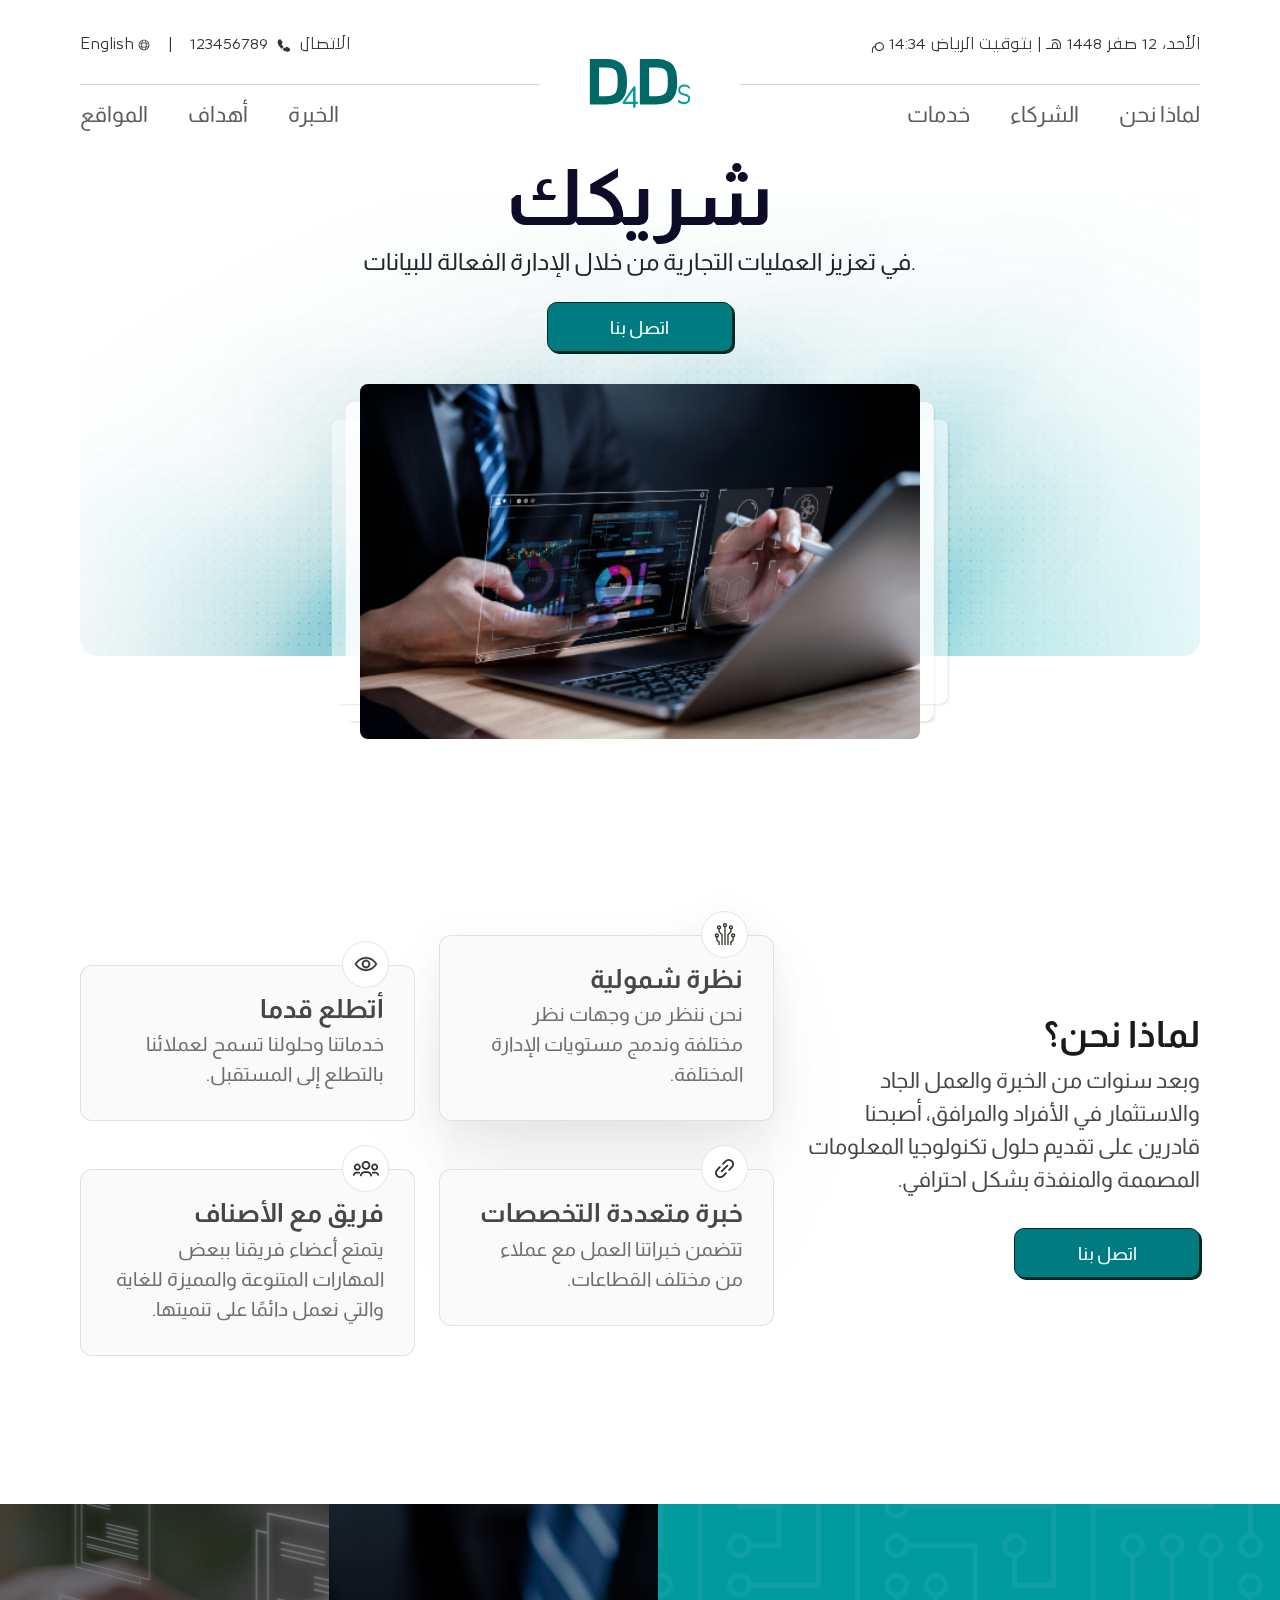
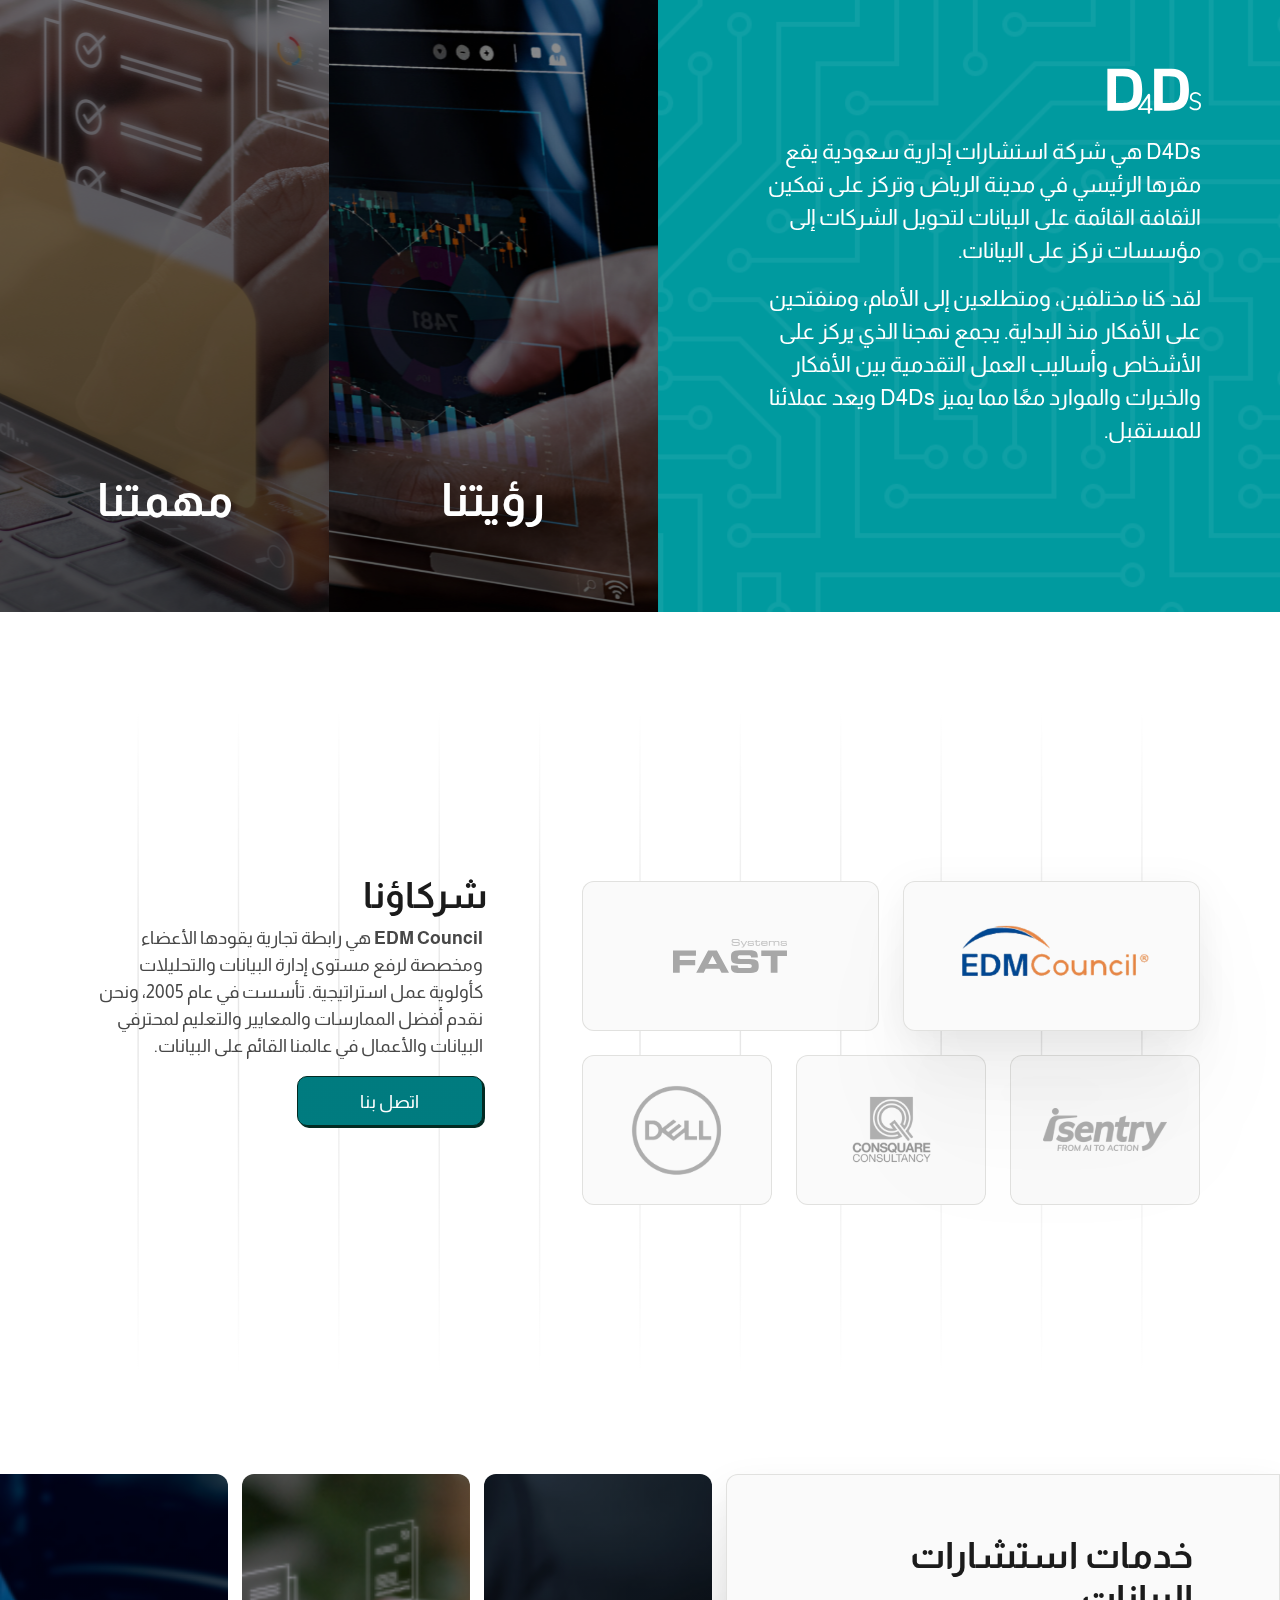
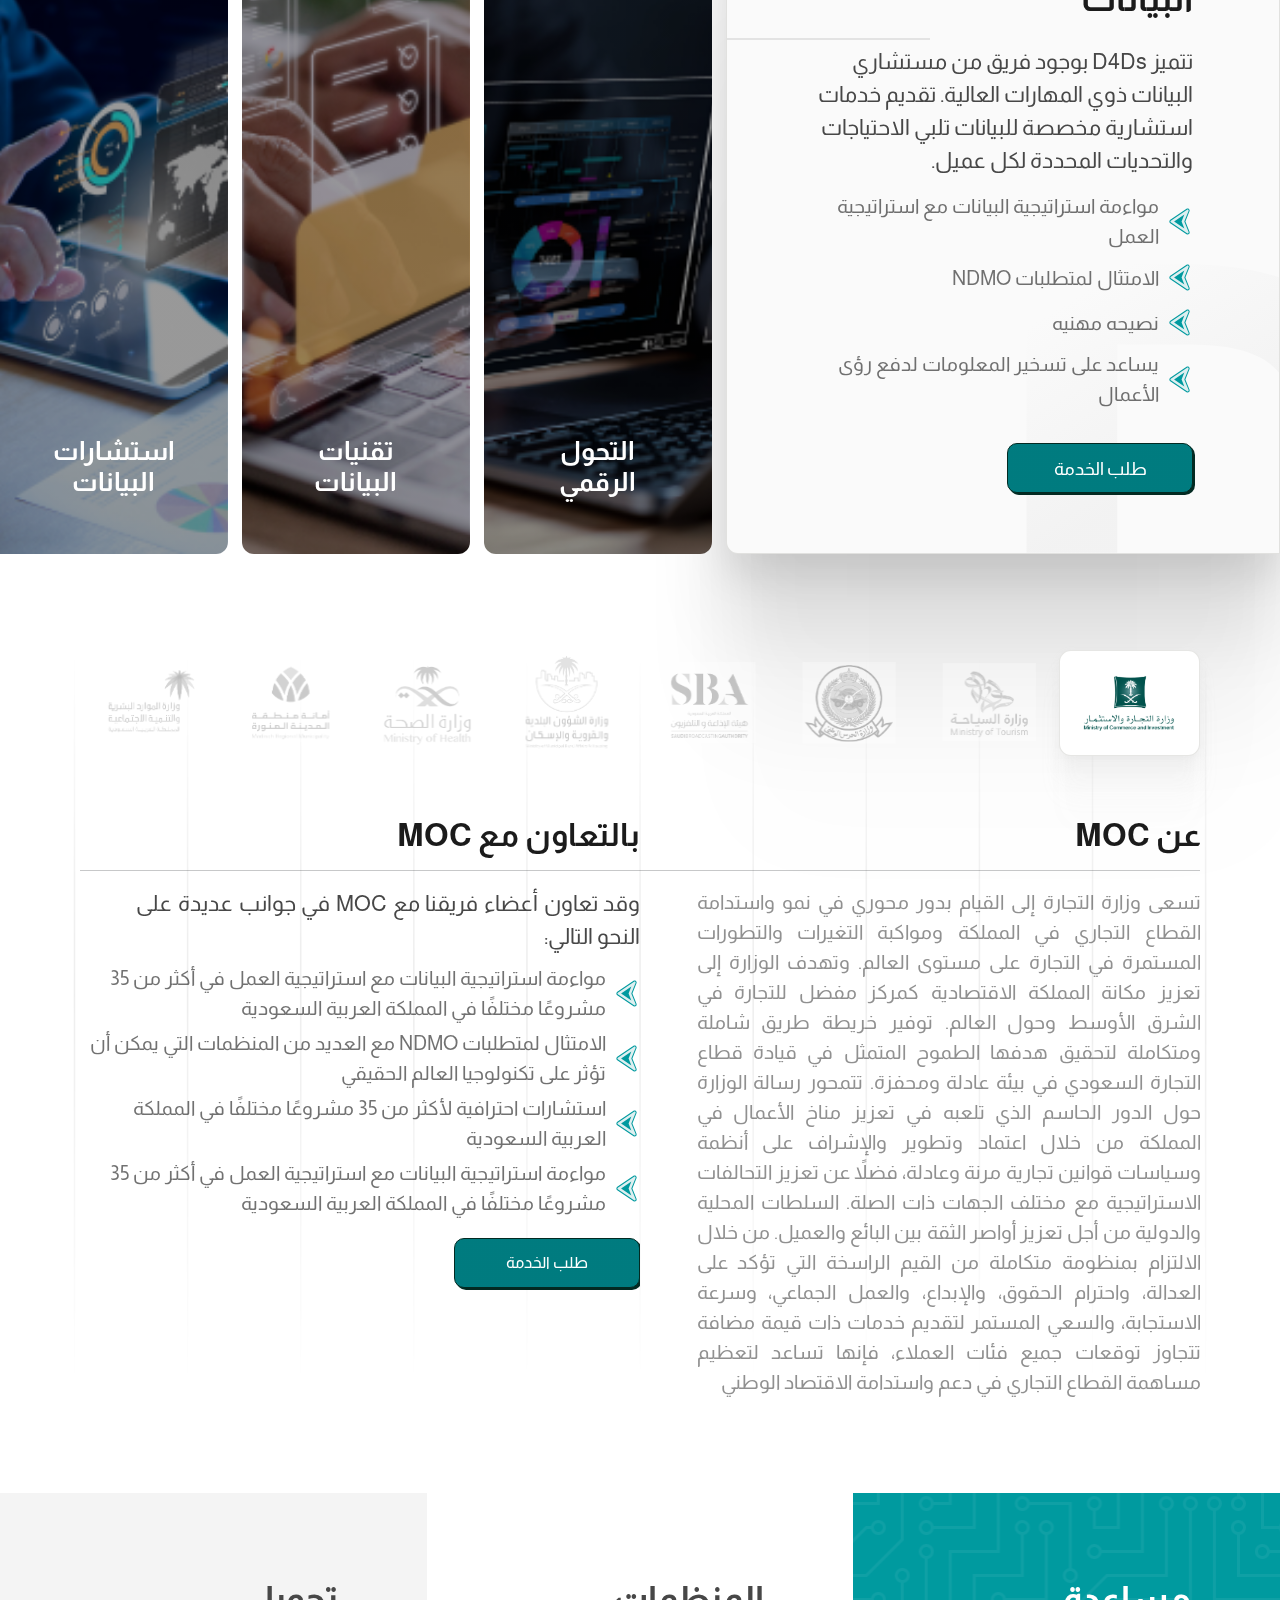
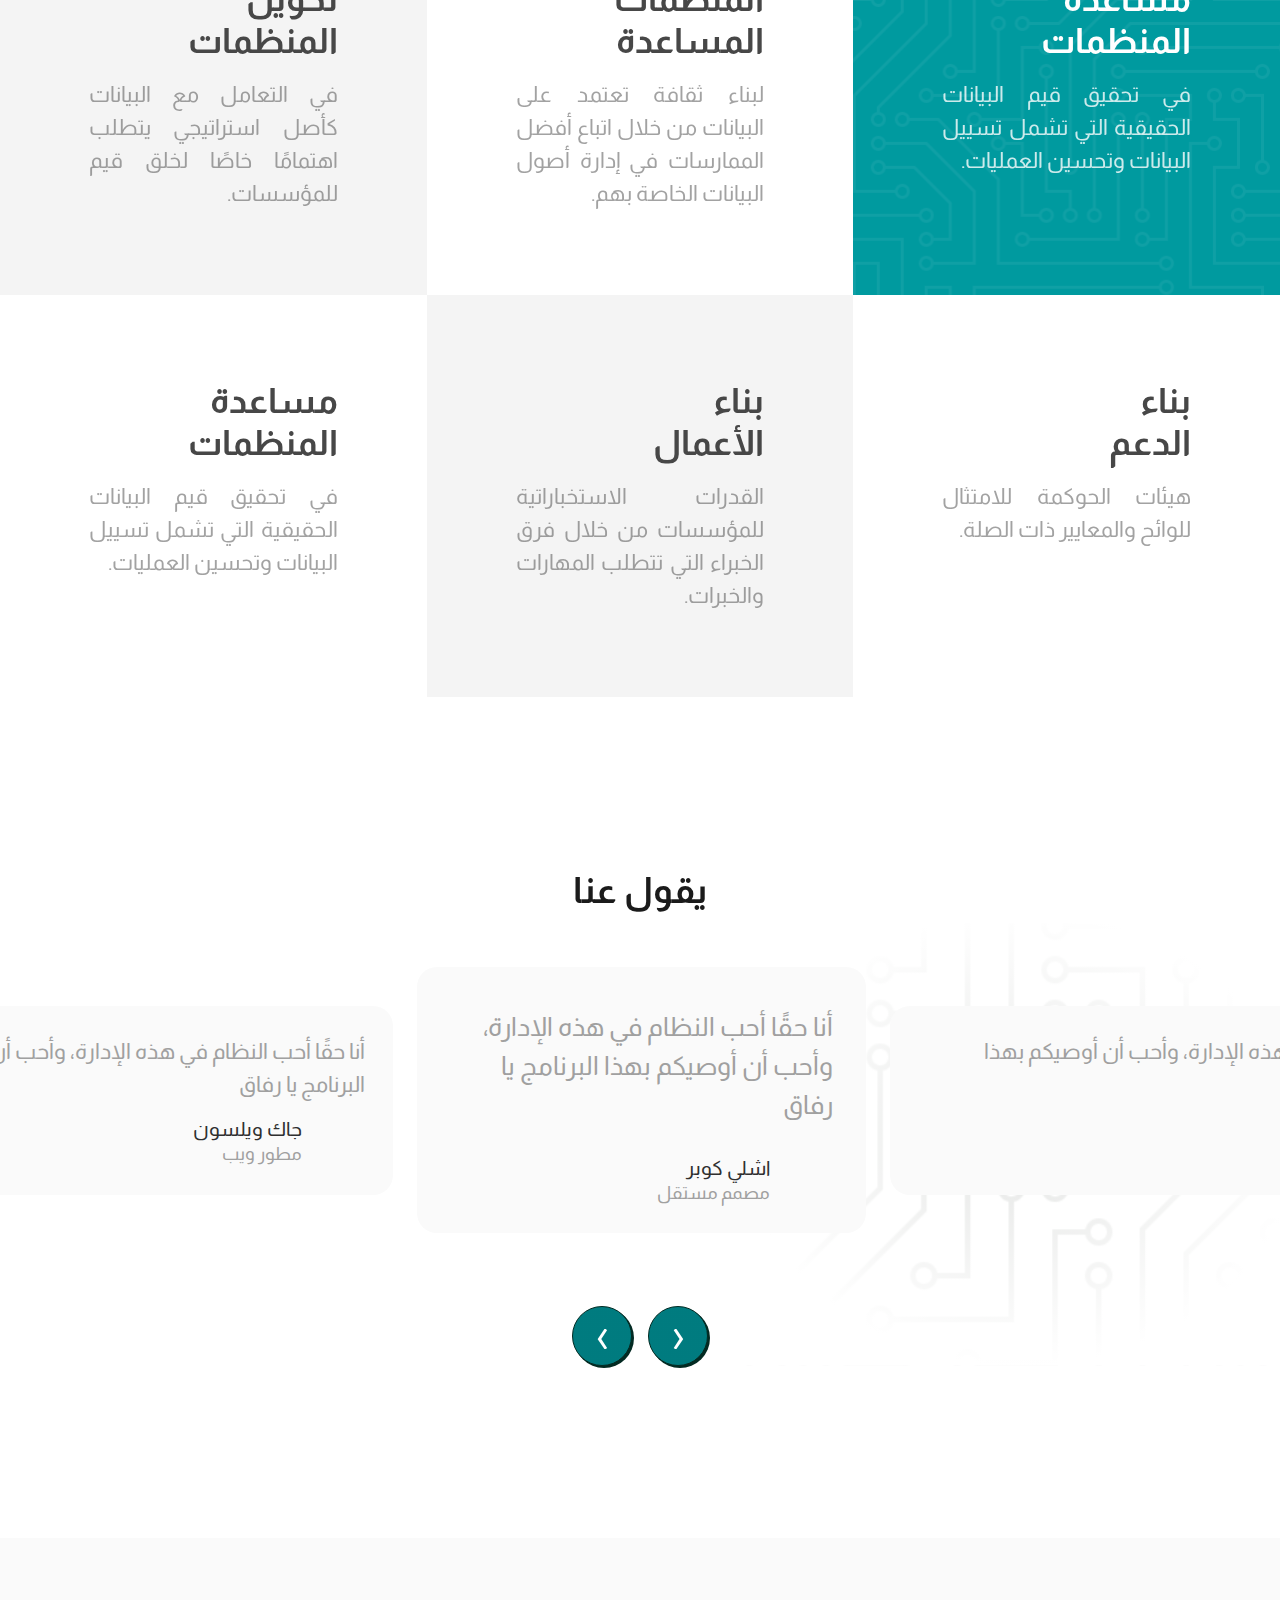
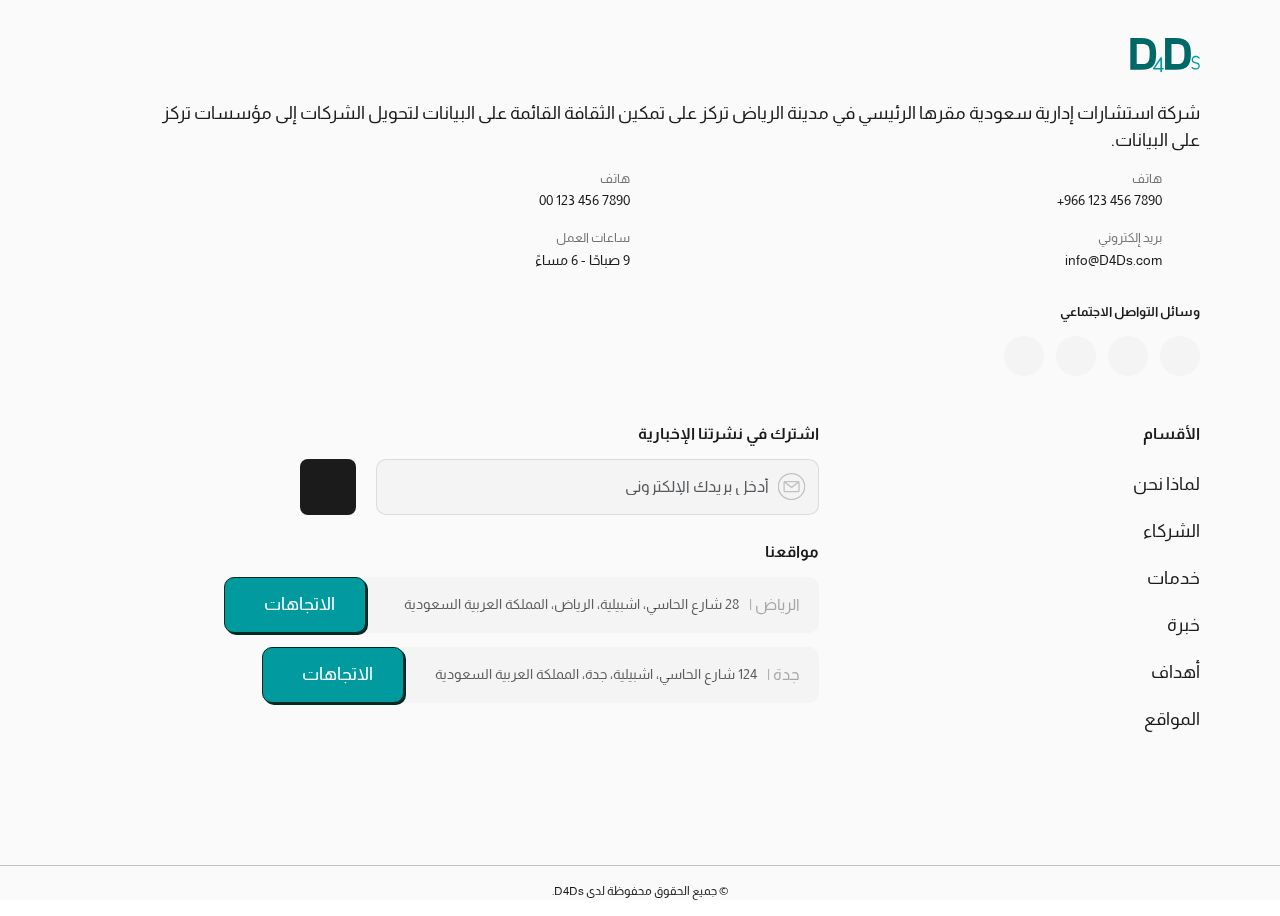
==== commit 1bd33c3b: "update animation of experience section" ====
--- a/index-ar.html
+++ b/index-ar.html
@@ -202,7 +202,7 @@
                 </div>
                 <div class="partners-info">
                     <h4>شركاؤنا</h4>
-                    <div class="owl-carousel owl-carousel-partners">
+                    <div class="owl-carousel owl-carousel-item owl-partners">
                         <div>
                             <p><span>EDM Council</span> هي رابطة تجارية يقودها الأعضاء ومخصصة لرفع مستوى إدارة البيانات والتحليلات كأولوية عمل استراتيجية. تأسست في عام 2005، ونحن نقدم أفضل الممارسات والمعايير والتعليم لمحترفي البيانات والأعمال في عالمنا القائم على البيانات.</p>
                             <button class="btn-contact-us mx-auto" type="button" data-bs-toggle="modal" data-bs-target="#contactUs">اتصل بنا</button>
@@ -335,10 +335,289 @@
         </section>
         <section id="experiences">
             <div class="container">
-                <div class="row gy-2 companies"></div>
+                <div class="row gy-2 companies">
+                    <div class="col-3 col-md d-flex align-items-center justify-content-center">
+                        <div class="company">
+                            <img class="w-100" loading="lazy" src="media/images/company-1.svg" alt="D4Ds">
+                        </div>
+                    </div>
+                    <div class="col-3 col-md d-flex align-items-center justify-content-center">
+                        <div class="company">
+                            <img class="w-100" loading="lazy" src="media/images/company-2.svg" alt="D4Ds">
+                        </div>
+                    </div>
+                    <div class="col-3 col-md d-flex align-items-center justify-content-center">
+                        <div class="company">
+                            <img class="w-100" loading="lazy" src="media/images/company-3.svg" alt="D4Ds">
+                        </div>
+                    </div>
+                    <div class="col-3 col-md d-flex align-items-center justify-content-center">
+                        <div class="company">
+                            <img class="w-100" loading="lazy" src="media/images/company-4.svg" alt="D4Ds">
+                        </div>
+                    </div>
+                    <div class="col-3 col-md d-flex align-items-center justify-content-center">
+                        <div class="company">
+                            <img class="w-100" loading="lazy" src="media/images/company-5.svg" alt="D4Ds">
+                        </div>
+                    </div>
+                    <div class="col-3 col-md d-flex align-items-center justify-content-center">
+                        <div class="company">
+                            <img class="w-100" loading="lazy" src="media/images/company-6.svg" alt="D4Ds">
+                        </div>
+                    </div>
+                    <div class="col-3 col-md d-flex align-items-center justify-content-center">
+                        <div class="company">
+                            <img class="w-100" loading="lazy" src="media/images/company-7.svg" alt="D4Ds">
+                        </div>
+                    </div>
+                    <div class="col-3 col-md d-flex align-items-center justify-content-center">
+                        <div class="company">
+                            <img class="w-100" loading="lazy" src="media/images/company-8.svg" alt="D4Ds">
+                        </div>
+                    </div>
+                </div>
                 <div class="d-lg-flex align-items-start">
-                    <div class="about-companies"></div>
-                    <div class="collaboration-companies"></div>
+                    <div class="about-companies">
+                        <div class="owl-carousel owl-companies-about">
+                            <div>
+                                <h4>عن MOC</h4>
+                                <hr>
+                                <p>تسعى وزارة التجارة إلى القيام بدور محوري في نمو واستدامة القطاع التجاري في المملكة ومواكبة التغيرات والتطورات المستمرة في التجارة على مستوى العالم. وتهدف الوزارة إلى تعزيز مكانة المملكة الاقتصادية كمركز مفضل للتجارة في الشرق الأوسط وحول العالم. توفير خريطة طريق شاملة ومتكاملة لتحقيق هدفها الطموح المتمثل في قيادة قطاع التجارة السعودي في بيئة عادلة ومحفزة. تتمحور رسالة الوزارة حول الدور الحاسم الذي تلعبه في تعزيز مناخ الأعمال في المملكة من خلال اعتماد وتطوير والإشراف على أنظمة وسياسات قوانين تجارية مرنة وعادلة، فضلاً عن تعزيز التحالفات الاستراتيجية مع مختلف الجهات ذات الصلة. السلطات المحلية والدولية من أجل تعزيز أواصر الثقة بين البائع والعميل. من خلال الالتزام بمنظومة متكاملة من القيم الراسخة التي تؤكد على العدالة، واحترام الحقوق، والإبداع، والعمل الجماعي، وسرعة الاستجابة، والسعي المستمر لتقديم خدمات ذات قيمة مضافة تتجاوز توقعات جميع فئات العملاء، فإنها تساعد لتعظيم مساهمة القطاع التجاري في دعم واستدامة الاقتصاد الوطني</p>
+                            </div>
+                            <div>
+                                <h4>عن MOT</h4>
+                                <hr>
+                                <p>بدأت وزارة السياحة عملياتها في عام 2000، مع التركيز على النمو على المدى الطويل. هدفها الرئيسي هو تنفيذ رؤية المملكة للسياحة، إلى جانب تسهيل التعاون الناجح وتطوير رأس المال البشري الوطني.</p>
+                            </div>
+                            <div>
+                                <h4>عن NG</h4>
+                                <hr>
+                                <p>الحرس الوطني هو قوة عسكرية مسلحة تساهم في الدفاع عن أراضي وحدود المملكة العربية السعودية والحفاظ على الأمن والاستقرار الداخلي.</p>
+                            </div>
+                            <div>
+                                <h4>عن SBA</h4>
+                                <hr>
+                                <p>هيئة الإذاعة والتلفزيون السعودية هي هيئة حكومية سعودية تتمتع بالشخصية الاعتبارية والاستقلال المالي وتتبع وزارة الإعلام السعودية. وتسعى إلى إيصال رسالة المملكة العربية السعودية إلى كافة المناطق محلياً وعالمياً من خلال الكلمة والصورة، ورفع وتطوير مستوى الأداء الإذاعي والتلفزيوني. ولها عدة قنوات تلفزيونية وإذاعية حكومية ورسمية، وهي القناة السعودية، وقناة SBC، وقناة الذكريات، وقناة الأخبار، والقنوات الرياضية السعودية، وقناة القرآن الكريم، وقناة السنة النبوية. ومن المحطات الإذاعية إذاعة القرآن الكريم، وإذاعة جدة، وإذاعة الرياض، وإذاعة نداء الإسلام، وإذاعة الإذاعة السعودية. والإذاعة السعودية العالمية .</p>
+                            </div>
+                            <div>
+                                <h4>عن MOMRAH</h4>
+                                <hr>
+                                <p>أنشئت وزارة الشؤون البلدية والقروية عام 1395هـ/1975م بموجب المرسوم الملكي رقم (أ/266) وتاريخ 1395/10/8هـ وأنيطت بها مسؤولية التخطيط العمراني لمدن المملكة، وما ويشمل ذلك توفير الطرق والتجهيزات الأساسية وتحسين وتجميل المدن وتطوير المناطق البلدية والقروية بالإضافة إلى إدارة الخدمات اللازمة للمحافظة على نظافة وصحة البيئة في المملكة.</p>
+                            </div>
+                            <div>
+                                <h4>عن MOH</h4>
+                                <hr>
+                                <p>منذ تأسيس المملكة العربية السعودية على يد الملك عبد العزيز، كانت الصحة العامة على رأس الأولويات. وفي عام 1925، أنشأ إدارة الصحة العامة في مكة المكرمة، حيث قام ببناء بنية تحتية متينة للرعاية الصحية بالتعاون الدولي. ولإدارة متطلبات الرعاية الصحية المتزايدة، بما في ذلك الحج والعمرة، تم تشكيل مجلس الصحة العامة. وفي عام 1951، تم إنشاء وزارة الصحة بموجب مرسوم ملكي، تحقيقاً لرؤية الملك عبد العزيز لنظام رعاية صحية وطني شامل.</p>
+                            </div>
+                            <div>
+                                <h4>عن MRM</h4>
+                                <hr>
+                                <p>تتولى أمانة منطقة المدينة المنورة مسؤولية تقديم الخدمات البلدية بهدف تطوير المنطقة وتحسينها من النواحي العمرانية والاقتصادية والاجتماعية. وفي عام 1401هـ صدر أمر ملكي بتغيير اسم أمانة المدينة إلى “أمانة المدينة المنورة”، وذلك عقب صدور قرار وزاري عام 1398م بتصنيف البلدية فئة ممتازة. تهتم الأمانة بمهام متعددة مثل الحفاظ على النظافة، ومكافحة آفات الصحة العامة، ومراقبة الأنشطة التجارية والتأكد من سلامة الأغذية، بالإضافة إلى صيانة الطرق والإنارة، ووضع لوائح البناء، والإشراف على تقديم الخدمات البلدية لسكان وزوار المدينة المنورة.</p>
+                            </div>
+                            <div>
+                                <h4>عن MOHRSD</h4>
+                                <hr>
+                                <p>وزارة الموارد البشرية والتنمية الاجتماعية هي الجهة الحكومية المسؤولة عن وضع السياسة العامة لأنظمة العمل والعمال في القطاعين العام والخاص داخل المملكة العربية السعودية، وكذلك كل ما يتعلق بالشؤون الاجتماعية وبرامجها التنموية. والتي تتوافق مع الرؤى والسياسات التي تتبناها حكومة المملكة.</p>
+                            </div>
+                        </div>
+                    </div>
+                    <div class="collaboration-companies">
+                        <div class="owl-carousel owl-carousel-item owl-companies-collaboration">
+                            <div>
+                                <h4>بالتعاون مع MOC</h4>
+                                <hr>
+                                <p>وقد تعاون أعضاء فريقنا مع MOC في جوانب عديدة على النحو التالي:</p>
+                                <ul>
+                                    <li class="d-flex align-items-center">
+                                        <img class="ar" loading="lazy" src="media/icons/caret-right.svg" alt="D4Ds">
+                                        <span>مواءمة استراتيجية البيانات مع استراتيجية العمل في أكثر من 35 مشروعًا مختلفًا في المملكة العربية السعودية</span>
+                                    </li>
+                                    <li class="d-flex align-items-center">
+                                        <img class="ar" loading="lazy" src="media/icons/caret-right.svg" alt="D4Ds">
+                                        <span>الامتثال لمتطلبات NDMO مع العديد من المنظمات التي يمكن أن تؤثر على تكنولوجيا العالم الحقيقي</span>
+                                    </li>
+                                    <li class="d-flex align-items-center">
+                                        <img class="ar" loading="lazy" src="media/icons/caret-right.svg" alt="D4Ds">
+                                        <span>استشارات احترافية لأكثر من 35 مشروعًا مختلفًا في المملكة العربية السعودية</span>
+                                    </li>
+                                    <li class="d-flex align-items-center mb-0">
+                                        <img class="ar" loading="lazy" src="media/icons/caret-right.svg" alt="D4Ds">
+                                        <span>مواءمة استراتيجية البيانات مع استراتيجية العمل في أكثر من 35 مشروعًا مختلفًا في المملكة العربية السعودية</span>
+                                    </li>
+                                </ul>
+                                <button class="btn-contact-us" type="button" data-bs-toggle="modal" data-bs-target="#contactUs">طلب الخدمة</button>
+                            </div>
+                            <div>
+                                <h4>بالتعاون مع MOT</h4>
+                                <hr>
+                                <p>وقد تعاون أعضاء فريقنا مع MOT في جوانب عديدة على النحو التالي:</p>
+                                <ul>
+                                    <li class="d-flex align-items-center">
+                                        <img class="ar" loading="lazy" src="media/icons/caret-right.svg" alt="D4Ds">
+                                        <span>مواءمة استراتيجية البيانات مع استراتيجية العمل في أكثر من 35 مشروعًا مختلفًا في المملكة العربية السعودية</span>
+                                    </li>
+                                    <li class="d-flex align-items-center">
+                                        <img class="ar" loading="lazy" src="media/icons/caret-right.svg" alt="D4Ds">
+                                        <span>الامتثال لمتطلبات NDMO مع العديد من المنظمات التي يمكن أن تؤثر على تكنولوجيا العالم الحقيقي</span>
+                                    </li>
+                                    <li class="d-flex align-items-center">
+                                        <img class="ar" loading="lazy" src="media/icons/caret-right.svg" alt="D4Ds">
+                                        <span>استشارات احترافية لأكثر من 35 مشروعًا مختلفًا في المملكة العربية السعودية</span>
+                                    </li>
+                                    <li class="d-flex align-items-center mb-0">
+                                        <img class="ar" loading="lazy" src="media/icons/caret-right.svg" alt="D4Ds">
+                                        <span>مواءمة استراتيجية البيانات مع استراتيجية العمل في أكثر من 35 مشروعًا مختلفًا في المملكة العربية السعودية</span>
+                                    </li>
+                                </ul>
+                                <button class="btn-contact-us" type="button" data-bs-toggle="modal" data-bs-target="#contactUs">طلب الخدمة</button>
+                            </div>
+                            <div>
+                                <h4>بالتعاون مع NG</h4>
+                                <hr>
+                                <p>وقد تعاون أعضاء فريقنا مع NG في جوانب عديدة على النحو التالي:</p>
+                                <ul>
+                                    <li class="d-flex align-items-center">
+                                        <img class="ar" loading="lazy" src="media/icons/caret-right.svg" alt="D4Ds">
+                                        <span>مواءمة استراتيجية البيانات مع استراتيجية العمل في أكثر من 35 مشروعًا مختلفًا في المملكة العربية السعودية</span>
+                                    </li>
+                                    <li class="d-flex align-items-center">
+                                        <img class="ar" loading="lazy" src="media/icons/caret-right.svg" alt="D4Ds">
+                                        <span>الامتثال لمتطلبات NDMO مع العديد من المنظمات التي يمكن أن تؤثر على تكنولوجيا العالم الحقيقي</span>
+                                    </li>
+                                    <li class="d-flex align-items-center">
+                                        <img class="ar" loading="lazy" src="media/icons/caret-right.svg" alt="D4Ds">
+                                        <span>استشارات احترافية لأكثر من 35 مشروعًا مختلفًا في المملكة العربية السعودية</span>
+                                    </li>
+                                    <li class="d-flex align-items-center mb-0">
+                                        <img class="ar" loading="lazy" src="media/icons/caret-right.svg" alt="D4Ds">
+                                        <span>مواءمة استراتيجية البيانات مع استراتيجية العمل في أكثر من 35 مشروعًا مختلفًا في المملكة العربية السعودية</span>
+                                    </li>
+                                </ul>
+                                <button class="btn-contact-us" type="button" data-bs-toggle="modal" data-bs-target="#contactUs">طلب الخدمة</button>
+                            </div>
+                            <div>
+                                <h4>بالتعاون مع SBA</h4>
+                                <hr>
+                                <p>وقد تعاون أعضاء فريقنا مع SBA في جوانب عديدة على النحو التالي:</p>
+                                <ul>
+                                    <li class="d-flex align-items-center">
+                                        <img class="ar" loading="lazy" src="media/icons/caret-right.svg" alt="D4Ds">
+                                        <span>مواءمة استراتيجية البيانات مع استراتيجية العمل في أكثر من 35 مشروعًا مختلفًا في المملكة العربية السعودية</span>
+                                    </li>
+                                    <li class="d-flex align-items-center">
+                                        <img class="ar" loading="lazy" src="media/icons/caret-right.svg" alt="D4Ds">
+                                        <span>الامتثال لمتطلبات NDMO مع العديد من المنظمات التي يمكن أن تؤثر على تكنولوجيا العالم الحقيقي</span>
+                                    </li>
+                                    <li class="d-flex align-items-center">
+                                        <img class="ar" loading="lazy" src="media/icons/caret-right.svg" alt="D4Ds">
+                                        <span>استشارات احترافية لأكثر من 35 مشروعًا مختلفًا في المملكة العربية السعودية</span>
+                                    </li>
+                                    <li class="d-flex align-items-center mb-0">
+                                        <img class="ar" loading="lazy" src="media/icons/caret-right.svg" alt="D4Ds">
+                                        <span>مواءمة استراتيجية البيانات مع استراتيجية العمل في أكثر من 35 مشروعًا مختلفًا في المملكة العربية السعودية</span>
+                                    </li>
+                                </ul>
+                                <button class="btn-contact-us" type="button" data-bs-toggle="modal" data-bs-target="#contactUs">طلب الخدمة</button>
+                            </div>
+                            <div>
+                                <h4>بالتعاون مع MOMRAH</h4>
+                                <hr>
+                                <p>وقد تعاون أعضاء فريقنا مع MOMRAH في جوانب عديدة على النحو التالي:</p>
+                                <ul>
+                                    <li class="d-flex align-items-center">
+                                        <img class="ar" loading="lazy" src="media/icons/caret-right.svg" alt="D4Ds">
+                                        <span>مواءمة استراتيجية البيانات مع استراتيجية العمل في أكثر من 35 مشروعًا مختلفًا في المملكة العربية السعودية</span>
+                                    </li>
+                                    <li class="d-flex align-items-center">
+                                        <img class="ar" loading="lazy" src="media/icons/caret-right.svg" alt="D4Ds">
+                                        <span>الامتثال لمتطلبات NDMO مع العديد من المنظمات التي يمكن أن تؤثر على تكنولوجيا العالم الحقيقي</span>
+                                    </li>
+                                    <li class="d-flex align-items-center">
+                                        <img class="ar" loading="lazy" src="media/icons/caret-right.svg" alt="D4Ds">
+                                        <span>استشارات احترافية لأكثر من 35 مشروعًا مختلفًا في المملكة العربية السعودية</span>
+                                    </li>
+                                    <li class="d-flex align-items-center mb-0">
+                                        <img class="ar" loading="lazy" src="media/icons/caret-right.svg" alt="D4Ds">
+                                        <span>مواءمة استراتيجية البيانات مع استراتيجية العمل في أكثر من 35 مشروعًا مختلفًا في المملكة العربية السعودية</span>
+                                    </li>
+                                </ul>
+                                <button class="btn-contact-us" type="button" data-bs-toggle="modal" data-bs-target="#contactUs">طلب الخدمة</button>
+                            </div>
+                            <div>
+                                <h4>بالتعاون مع MOH</h4>
+                                <hr>
+                                <p>وقد تعاون أعضاء فريقنا مع MOH في جوانب عديدة على النحو التالي:</p>
+                                <ul>
+                                    <li class="d-flex align-items-center">
+                                        <img class="ar" loading="lazy" src="media/icons/caret-right.svg" alt="D4Ds">
+                                        <span>مواءمة استراتيجية البيانات مع استراتيجية العمل في أكثر من 35 مشروعًا مختلفًا في المملكة العربية السعودية</span>
+                                    </li>
+                                    <li class="d-flex align-items-center">
+                                        <img class="ar" loading="lazy" src="media/icons/caret-right.svg" alt="D4Ds">
+                                        <span>الامتثال لمتطلبات NDMO مع العديد من المنظمات التي يمكن أن تؤثر على تكنولوجيا العالم الحقيقي</span>
+                                    </li>
+                                    <li class="d-flex align-items-center">
+                                        <img class="ar" loading="lazy" src="media/icons/caret-right.svg" alt="D4Ds">
+                                        <span>استشارات احترافية لأكثر من 35 مشروعًا مختلفًا في المملكة العربية السعودية</span>
+                                    </li>
+                                    <li class="d-flex align-items-center mb-0">
+                                        <img class="ar" loading="lazy" src="media/icons/caret-right.svg" alt="D4Ds">
+                                        <span>مواءمة استراتيجية البيانات مع استراتيجية العمل في أكثر من 35 مشروعًا مختلفًا في المملكة العربية السعودية</span>
+                                    </li>
+                                </ul>
+                                <button class="btn-contact-us" type="button" data-bs-toggle="modal" data-bs-target="#contactUs">طلب الخدمة</button>
+                            </div>
+                            <div>
+                                <h4>بالتعاون مع MRM</h4>
+                                <hr>
+                                <p>وقد تعاون أعضاء فريقنا مع MRM في جوانب عديدة على النحو التالي:</p>
+                                <ul>
+                                    <li class="d-flex align-items-center">
+                                        <img class="ar" loading="lazy" src="media/icons/caret-right.svg" alt="D4Ds">
+                                        <span>مواءمة استراتيجية البيانات مع استراتيجية العمل في أكثر من 35 مشروعًا مختلفًا في المملكة العربية السعودية</span>
+                                    </li>
+                                    <li class="d-flex align-items-center">
+                                        <img class="ar" loading="lazy" src="media/icons/caret-right.svg" alt="D4Ds">
+                                        <span>الامتثال لمتطلبات NDMO مع العديد من المنظمات التي يمكن أن تؤثر على تكنولوجيا العالم الحقيقي</span>
+                                    </li>
+                                    <li class="d-flex align-items-center">
+                                        <img class="ar" loading="lazy" src="media/icons/caret-right.svg" alt="D4Ds">
+                                        <span>استشارات احترافية لأكثر من 35 مشروعًا مختلفًا في المملكة العربية السعودية</span>
+                                    </li>
+                                    <li class="d-flex align-items-center mb-0">
+                                        <img class="ar" loading="lazy" src="media/icons/caret-right.svg" alt="D4Ds">
+                                        <span>مواءمة استراتيجية البيانات مع استراتيجية العمل في أكثر من 35 مشروعًا مختلفًا في المملكة العربية السعودية</span>
+                                    </li>
+                                </ul>
+                                <button class="btn-contact-us" type="button" data-bs-toggle="modal" data-bs-target="#contactUs">طلب الخدمة</button>
+                            </div>
+                            <div>
+                                <h4>بالتعاون مع MOHRSD</h4>
+                                <hr>
+                                <p>وقد تعاون أعضاء فريقنا مع MOHRSD في جوانب عديدة على النحو التالي:</p>
+                                <ul>
+                                    <li class="d-flex align-items-center">
+                                        <img class="ar" loading="lazy" src="media/icons/caret-right.svg" alt="D4Ds">
+                                        <span>مواءمة استراتيجية البيانات مع استراتيجية العمل في أكثر من 35 مشروعًا مختلفًا في المملكة العربية السعودية</span>
+                                    </li>
+                                    <li class="d-flex align-items-center">
+                                        <img class="ar" loading="lazy" src="media/icons/caret-right.svg" alt="D4Ds">
+                                        <span>الامتثال لمتطلبات NDMO مع العديد من المنظمات التي يمكن أن تؤثر على تكنولوجيا العالم الحقيقي</span>
+                                    </li>
+                                    <li class="d-flex align-items-center">
+                                        <img class="ar" loading="lazy" src="media/icons/caret-right.svg" alt="D4Ds">
+                                        <span>استشارات احترافية لأكثر من 35 مشروعًا مختلفًا في المملكة العربية السعودية</span>
+                                    </li>
+                                    <li class="d-flex align-items-center mb-0">
+                                        <img class="ar" loading="lazy" src="media/icons/caret-right.svg" alt="D4Ds">
+                                        <span>مواءمة استراتيجية البيانات مع استراتيجية العمل في أكثر من 35 مشروعًا مختلفًا في المملكة العربية السعودية</span>
+                                    </li>
+                                </ul>
+                                <button class="btn-contact-us" type="button" data-bs-toggle="modal" data-bs-target="#contactUs">طلب الخدمة</button>
+                            </div>
+                        </div>
+                    </div>
                 </div>
             </div>
         </section>
@@ -347,7 +626,7 @@
         </section>
         <section id="about-us">
             <h4>يقول عنا</h4>
-            <div class="owl-carousel owl-carousel-about-us">
+            <div class="owl-carousel owl-about-us">
                 <div class="about-us-card">
                     <p>أنا حقًا أحب النظام في هذه الإدارة، وأحب أن أوصيكم بهذا البرنامج يا رفاق</p>
                     <div class="d-flex align-items-center">
--- a/css/style.css
+++ b/css/style.css
@@ -425,34 +425,13 @@
         cursor: pointer;
         overflow: hidden;
         align-items: end;
+        border-radius: 12px;
         padding-bottom: 56px;
         background-size: cover;
         justify-content: center;
         background-position: center;
         background-repeat: no-repeat;
         transition: width 0.3s ease-out;
-        &:first-of-type {
-            border-radius: 0px 12px 12px 0px;
-            background-image: linear-gradient(0deg, rgba(0, 0, 0, 0.40) 0%, rgba(0, 0, 0, 0.40) 100%), url(../media/images/service-1.png);
-            &.ar {
-                border-radius: 12px 0px 0px 12px;
-            }
-        }
-        &:nth-of-type(2) {
-            border-radius: 12px;
-            background-image: linear-gradient(0deg, rgba(0, 0, 0, 0.40) 0%, rgba(0, 0, 0, 0.40) 100%), url(../media/images/service-2.png);
-        }
-        &:nth-of-type(3) {
-            border-radius: 12px;
-            background-image: linear-gradient(0deg, rgba(0, 0, 0, 0.40) 0%, rgba(0, 0, 0, 0.40) 100%), url(../media/images/service-3.png);
-        }
-        &:last-of-type {
-            border-radius: 12px 0px 0px 12px;
-            background-image: linear-gradient(0deg, rgba(0, 0, 0, 0.40) 0%, rgba(0, 0, 0, 0.40) 100%), url(../media/images/service-4.png);
-            &.ar {
-                border-radius: 0px 12px 12px 0px;
-            }
-        }
         h5 {
             display: none;
             color: #FFF;
@@ -541,6 +520,28 @@
         @media screen and (min-width: 768px) {
             & {
                 height: 680px;
+                &:first-of-type {
+                    border-radius: 0px 12px 12px 0px;
+                    background-image: linear-gradient(0deg, rgba(0, 0, 0, 0.40) 0%, rgba(0, 0, 0, 0.40) 100%), url(../media/images/service-1.png);
+                    &.ar {
+                        border-radius: 12px 0px 0px 12px;
+                    }
+                }
+                &:nth-of-type(2) {
+                    border-radius: 12px;
+                    background-image: linear-gradient(0deg, rgba(0, 0, 0, 0.40) 0%, rgba(0, 0, 0, 0.40) 100%), url(../media/images/service-2.png);
+                }
+                &:nth-of-type(3) {
+                    border-radius: 12px;
+                    background-image: linear-gradient(0deg, rgba(0, 0, 0, 0.40) 0%, rgba(0, 0, 0, 0.40) 100%), url(../media/images/service-3.png);
+                }
+                &:last-of-type {
+                    border-radius: 12px 0px 0px 12px;
+                    background-image: linear-gradient(0deg, rgba(0, 0, 0, 0.40) 0%, rgba(0, 0, 0, 0.40) 100%), url(../media/images/service-4.png);
+                    &.ar {
+                        border-radius: 0px 12px 12px 0px;
+                    }
+                }
                 .service-info {
                     padding-inline: 86px 75px;
                     h4 {
@@ -800,7 +801,7 @@
             color: #1B1B1B;
             text-align: center;
         }
-        .owl-carousel-about-us {
+        .owl-about-us {
             padding-top: 28px;
             background-size: contain;
             background-repeat: no-repeat;
@@ -894,7 +895,7 @@
                 h4 {
                     font-size: 36px;
                 }
-                .owl-carousel-about-us {
+                .owl-about-us {
                     padding-top: 55px;
                     .owl-stage .owl-item {
                         display: flex;
@@ -957,7 +958,7 @@
             
         }
         @media screen and (min-width: 1200px) {
-            & .owl-carousel-about-us .owl-stage .owl-item.active.center .about-us-card > img {
+            & .owl-about-us .owl-stage .owl-item.active.center .about-us-card > img {
                 width: 175px;
                 height: 125px;
                 right: -25px;
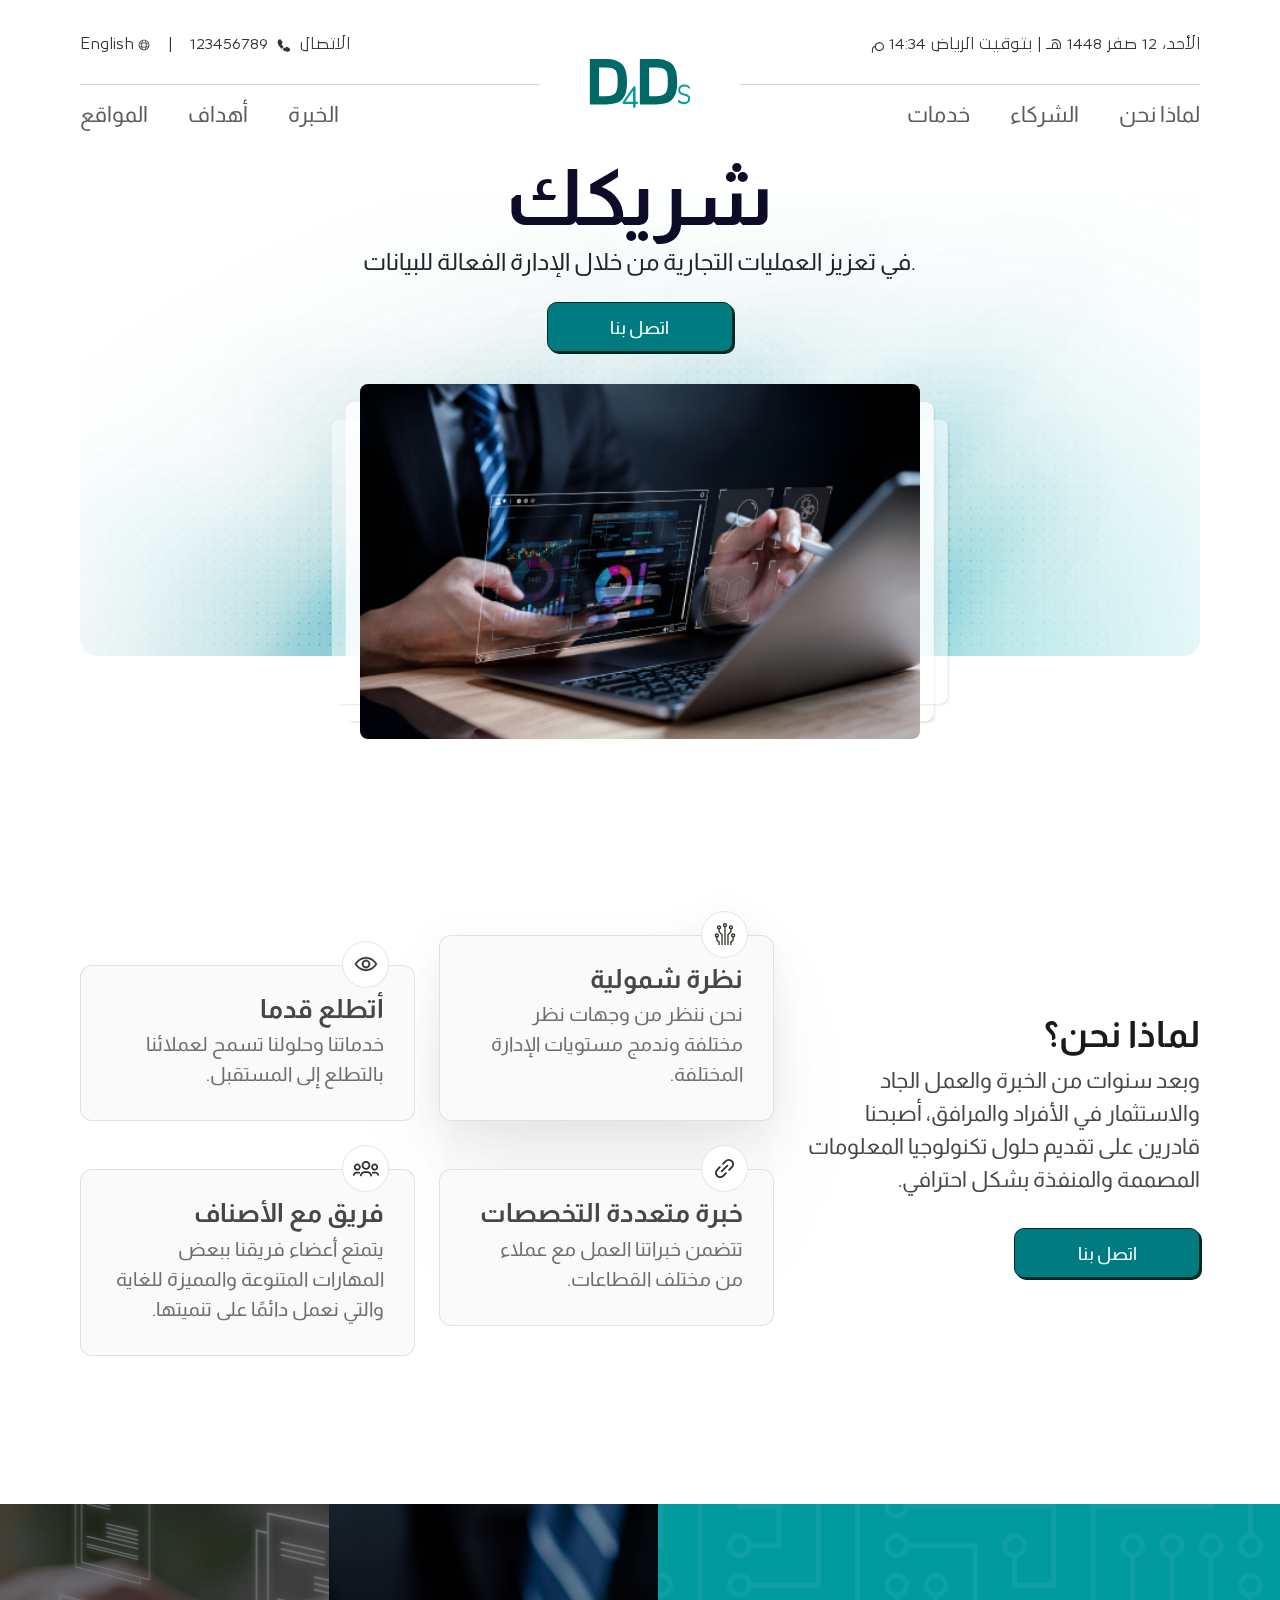
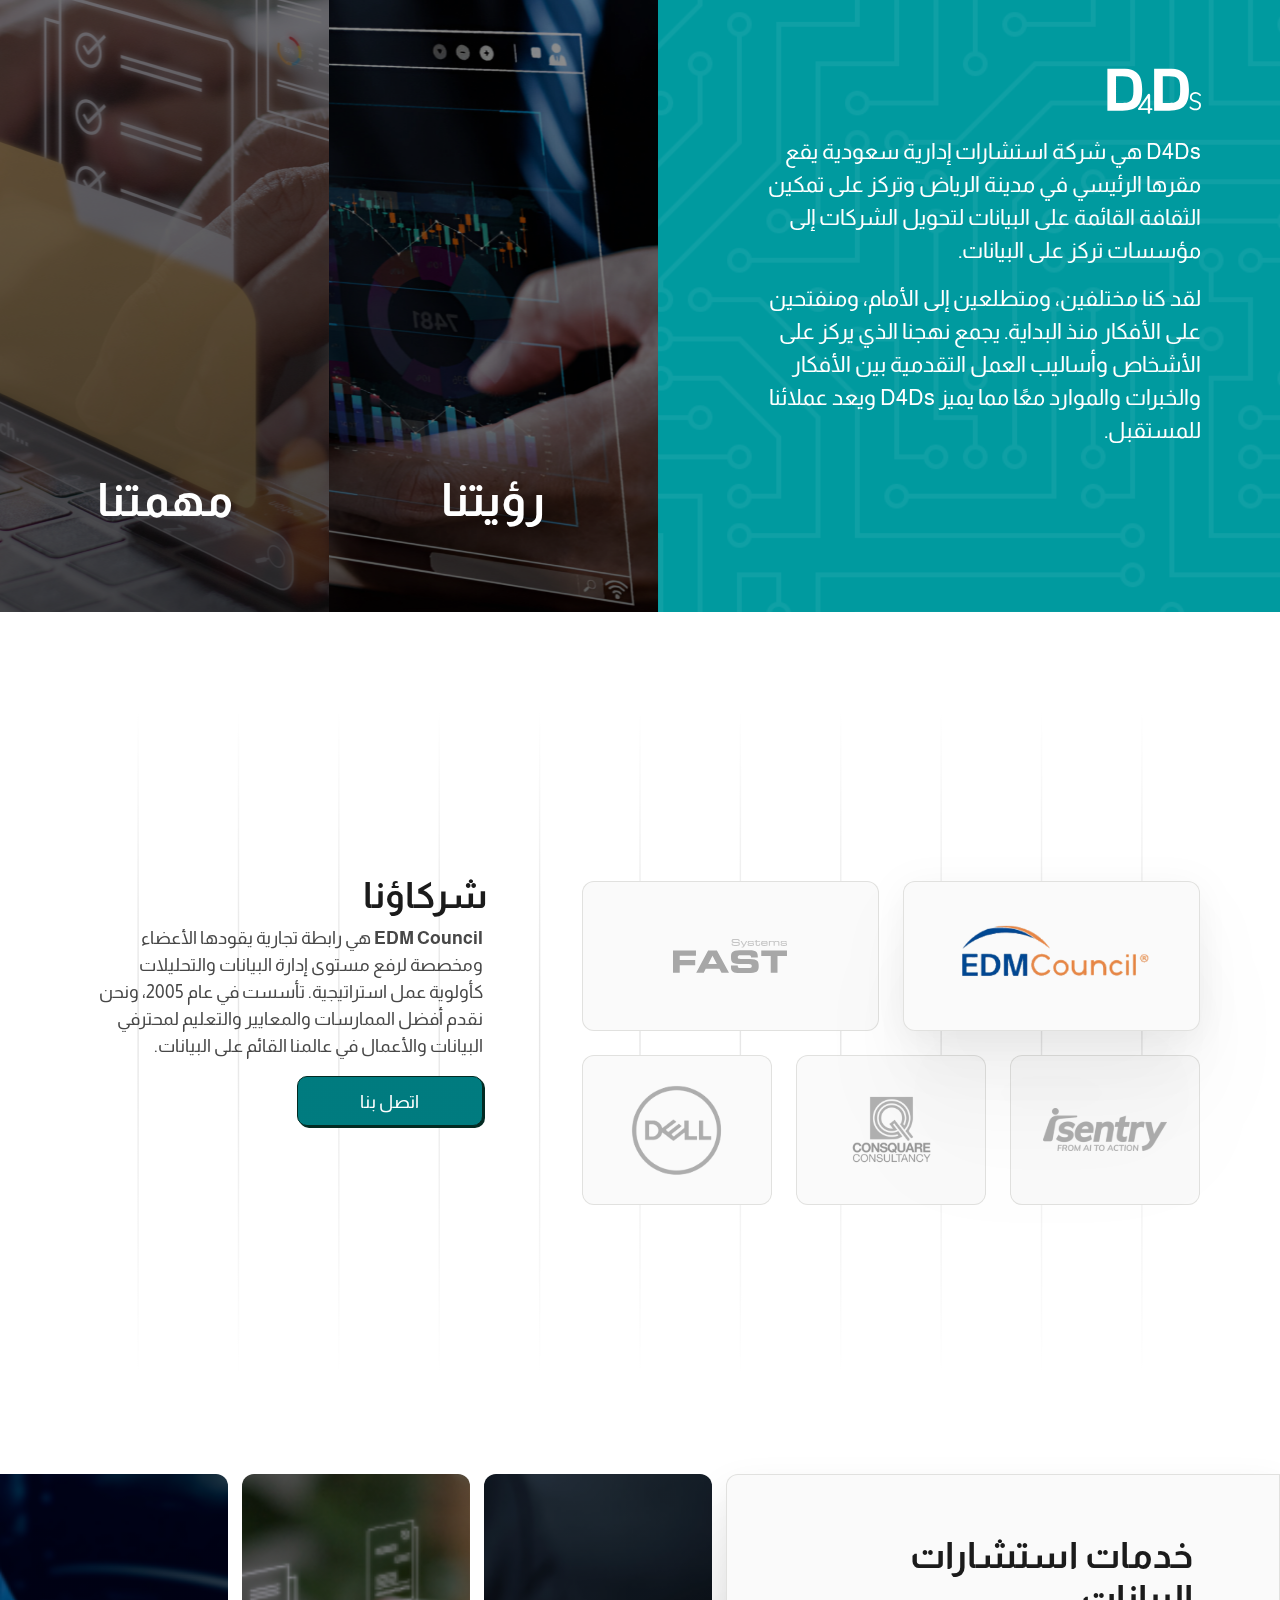
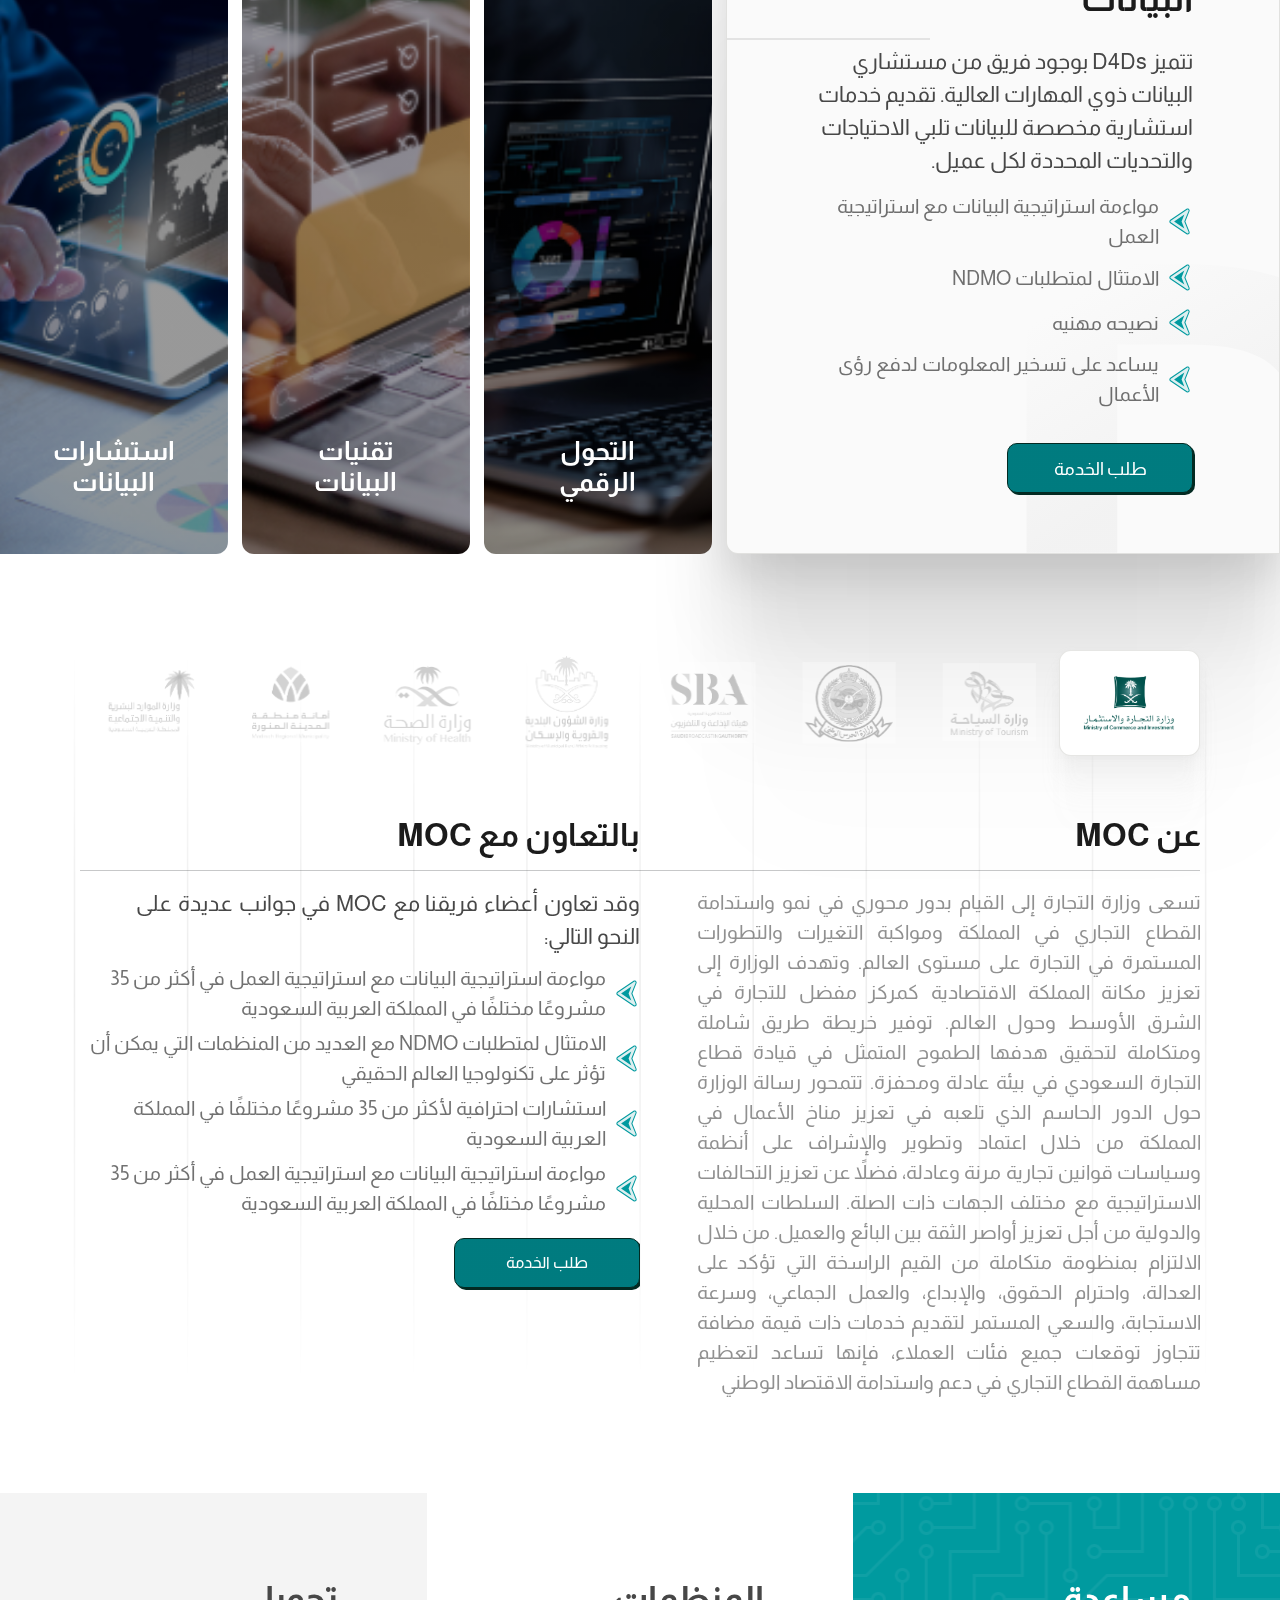
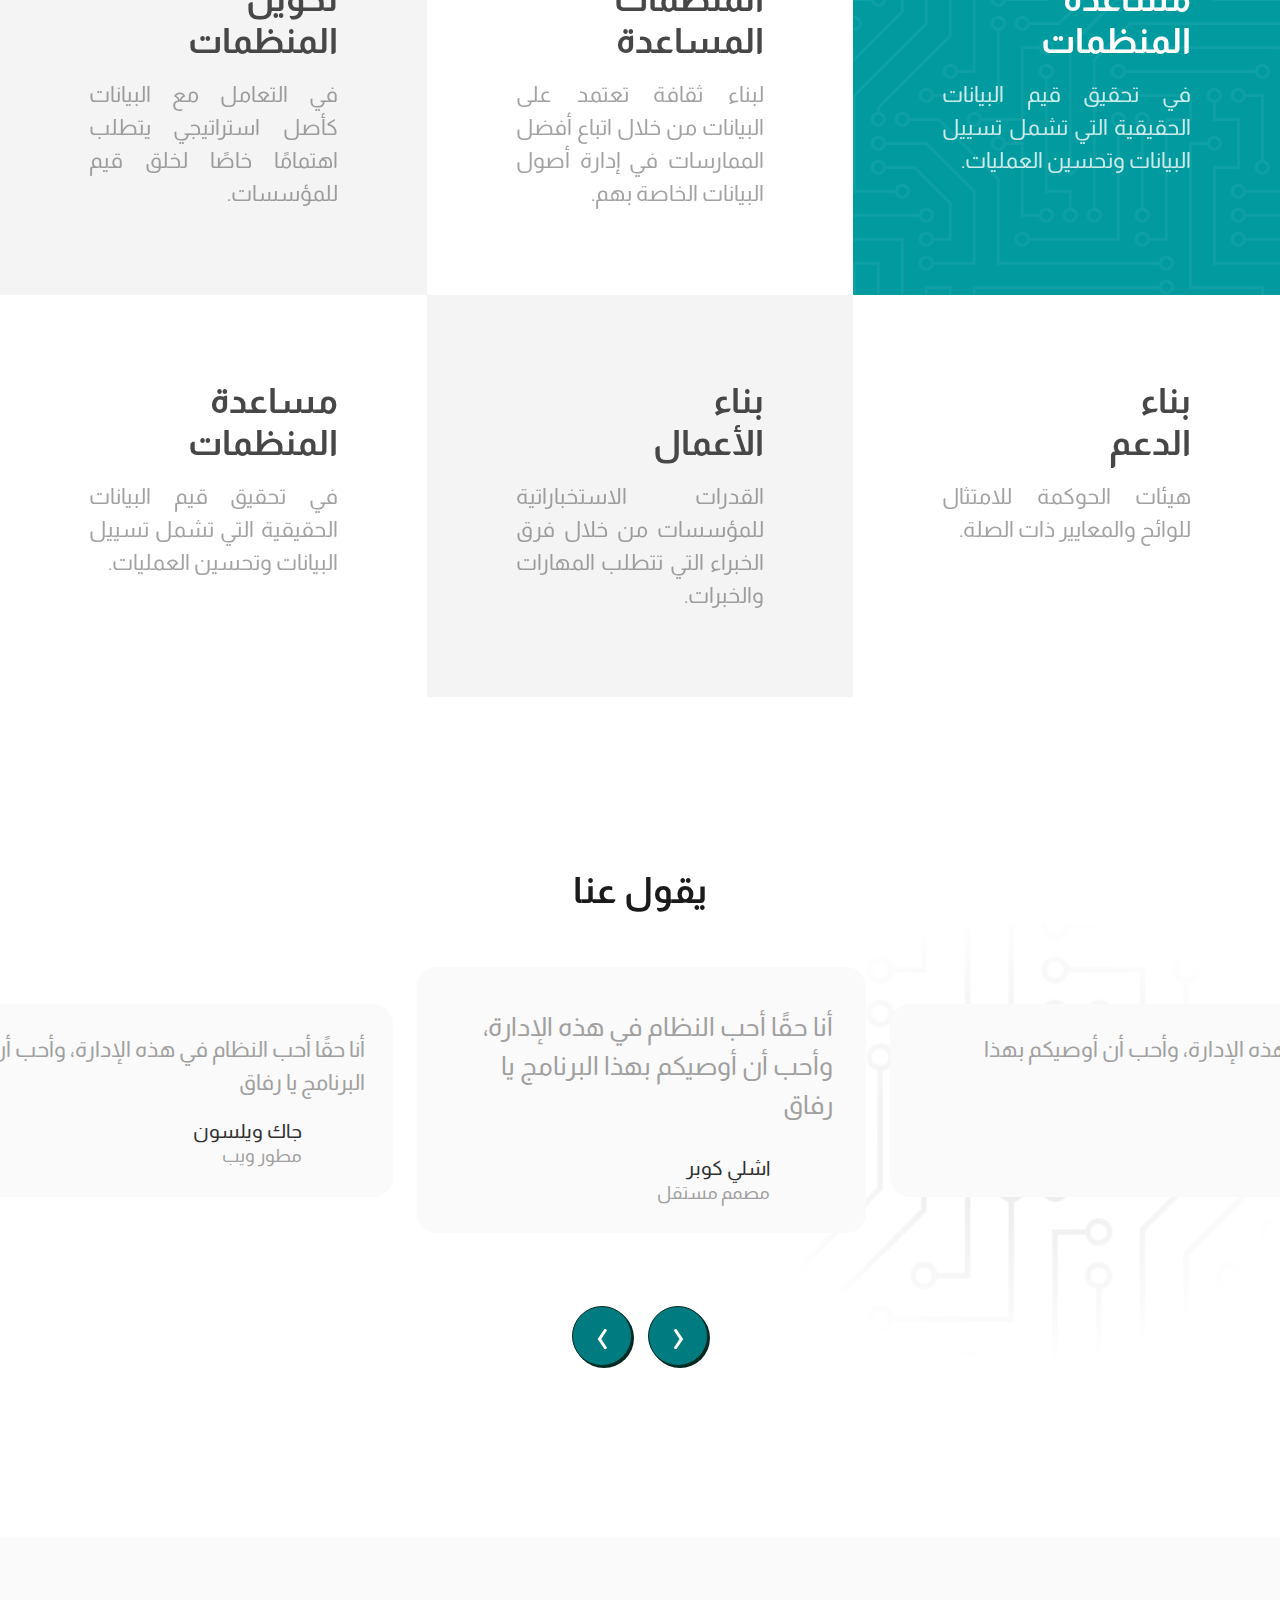
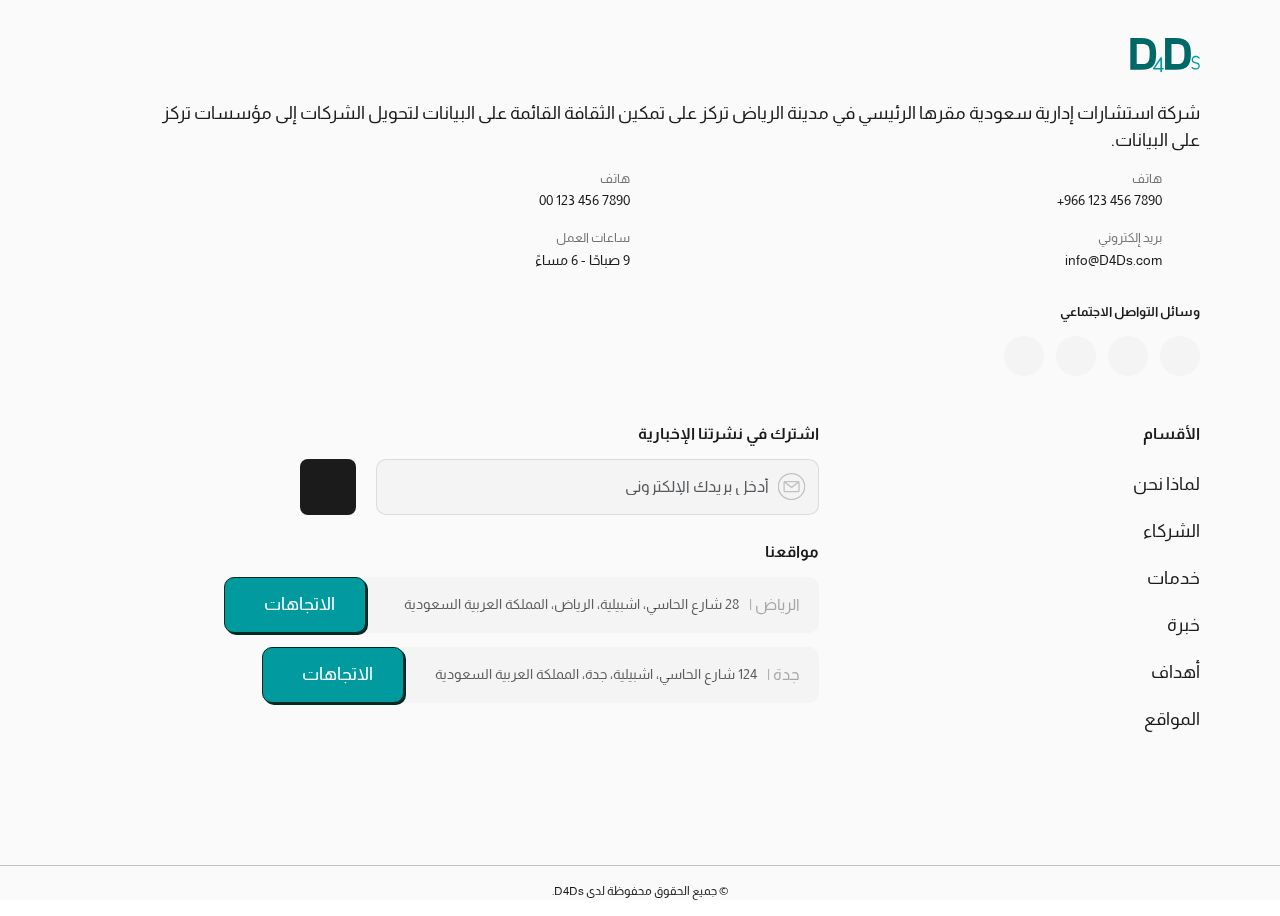
==== commit 8aa8192d: "update height of saying about us card" ====
--- a/index-ar.html
+++ b/index-ar.html
@@ -627,7 +627,7 @@
         <section id="about-us">
             <h4>يقول عنا</h4>
             <div class="owl-carousel owl-about-us">
-                <div class="about-us-card">
+                <div class="about-us-card d-flex flex-column justify-content-between">
                     <p>أنا حقًا أحب النظام في هذه الإدارة، وأحب أن أوصيكم بهذا البرنامج يا رفاق</p>
                     <div class="d-flex align-items-center">
                         <img loading="lazy" src="media/images/user-1.png" alt="D4Ds">
@@ -638,7 +638,7 @@
                     </div>
                     <img class="ar" loading="lazy" src="media/icons/commas.png" alt="D4Ds">
                 </div>
-                <div class="about-us-card">
+                <div class="about-us-card d-flex flex-column justify-content-between">
                     <p>أنا حقًا أحب النظام في هذه الإدارة، وأحب أن أوصيكم بهذا البرنامج يا رفاق</p>
                     <div class="d-flex align-items-center">
                         <img loading="lazy" src="media/images/user-2.png" alt="D4Ds">
@@ -649,7 +649,7 @@
                     </div>
                     <img class="ar" loading="lazy" src="media/icons/commas.png" alt="D4Ds">
                 </div>
-                <div class="about-us-card">
+                <div class="about-us-card d-flex flex-column justify-content-between">
                     <p>أنا حقًا أحب النظام في هذه الإدارة، وأحب أن أوصيكم بهذا البرنامج يا رفاق</p>
                     <div class="d-flex align-items-center">
                         <img loading="lazy" src="media/images/user-3.png" alt="D4Ds">
--- a/css/style.css
+++ b/css/style.css
@@ -904,6 +904,7 @@
                         justify-content: center;
                         padding-inline: calc((2.01 - 100vw) / 100);
                         .about-us-card {
+                            min-height: 193px;
                             padding: 29px 28px 27px 33px;
                             p {
                                 font-size: 22px;
@@ -924,6 +925,7 @@
                         &.active.center {
                             width: calc((37.01 * 100vw) / 100) !important;
                             .about-us-card {
+                                min-height: 251px;
                                 padding: 40px 33px 26px 35px;
                                 p {
                                     font-size: 26px;
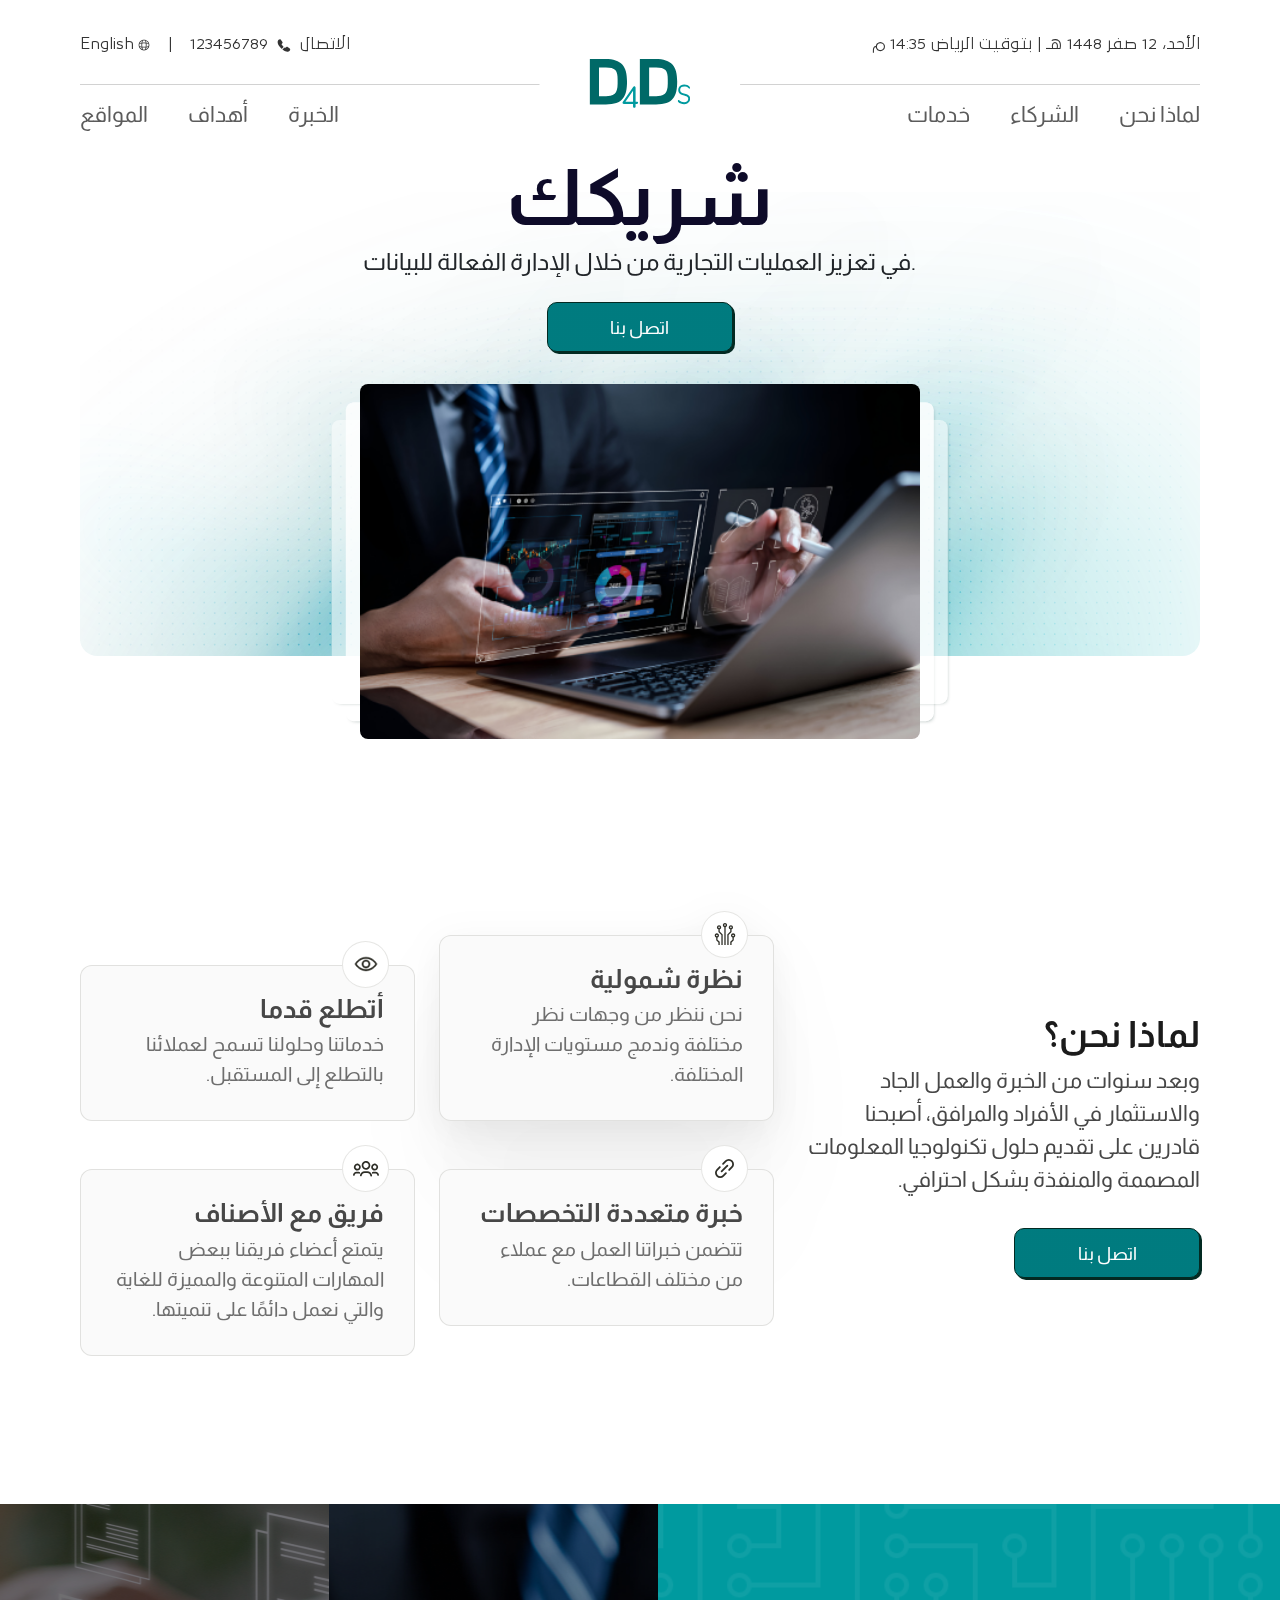
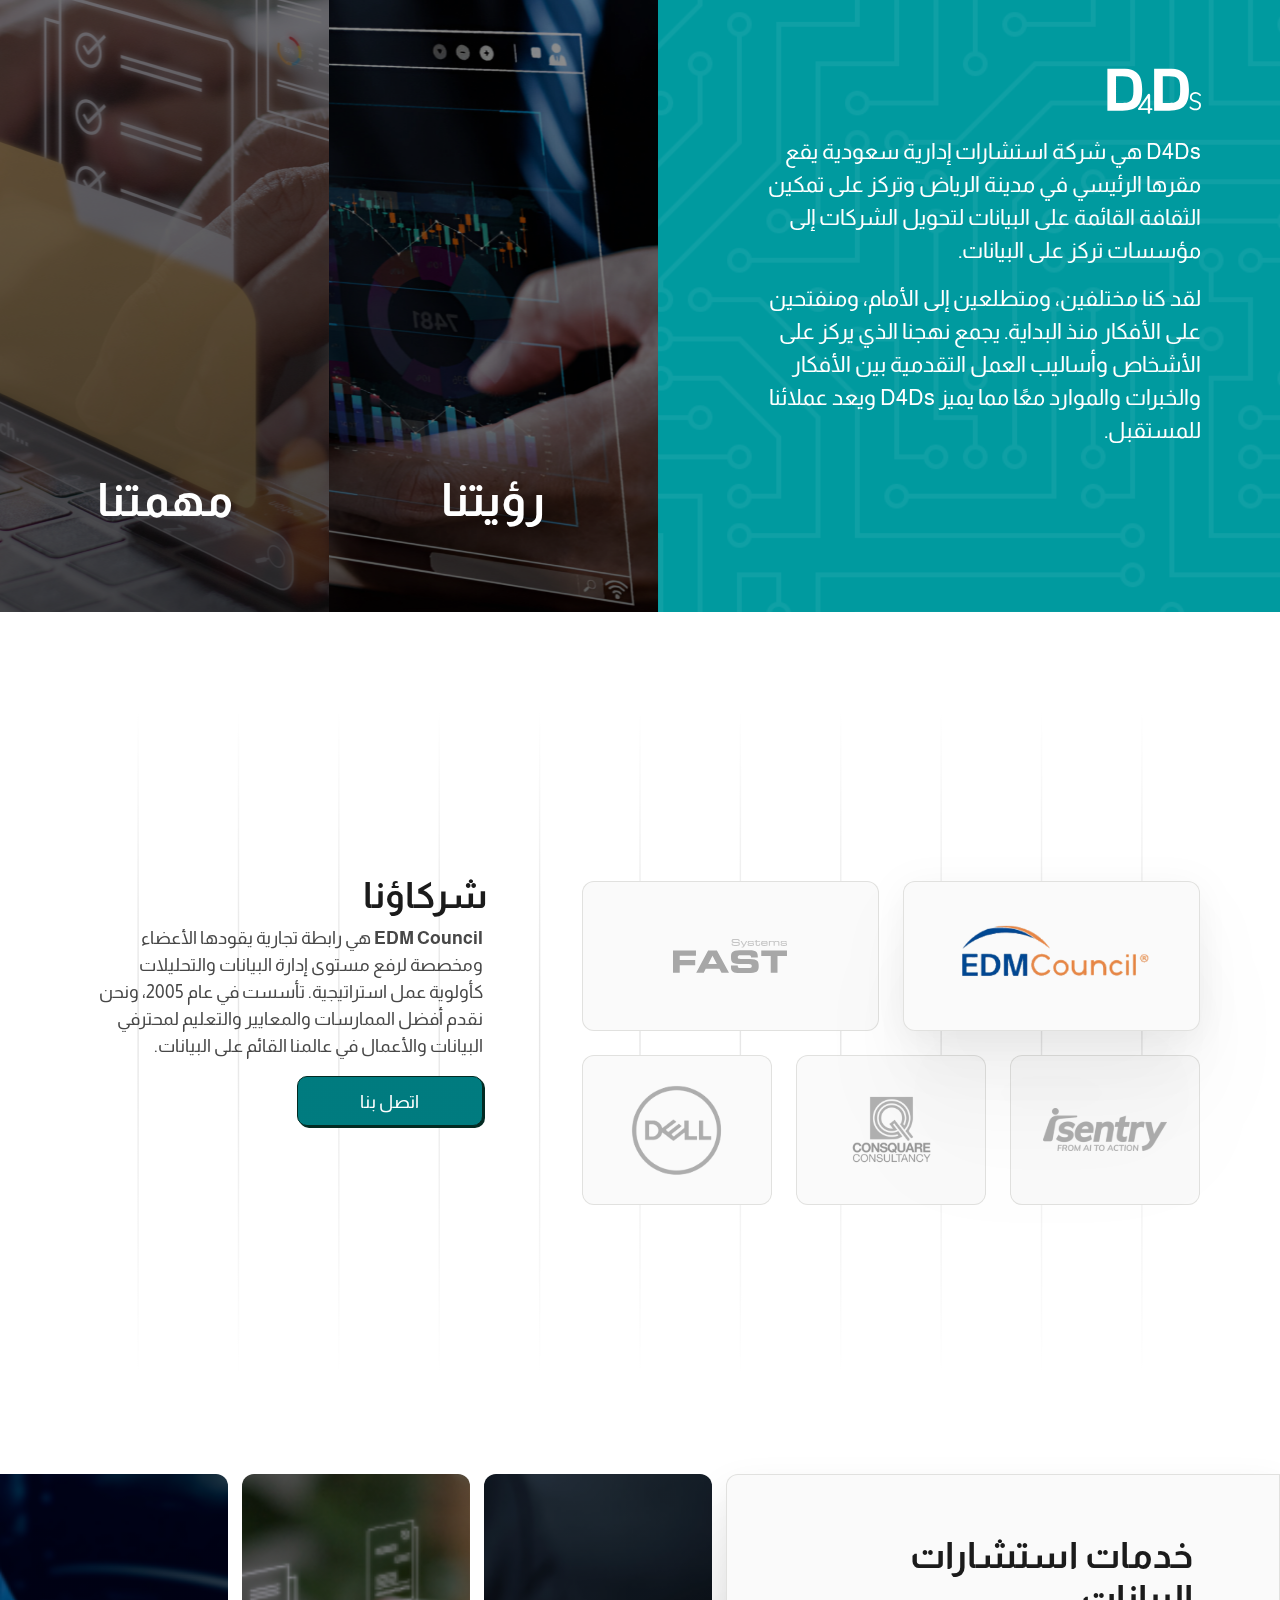
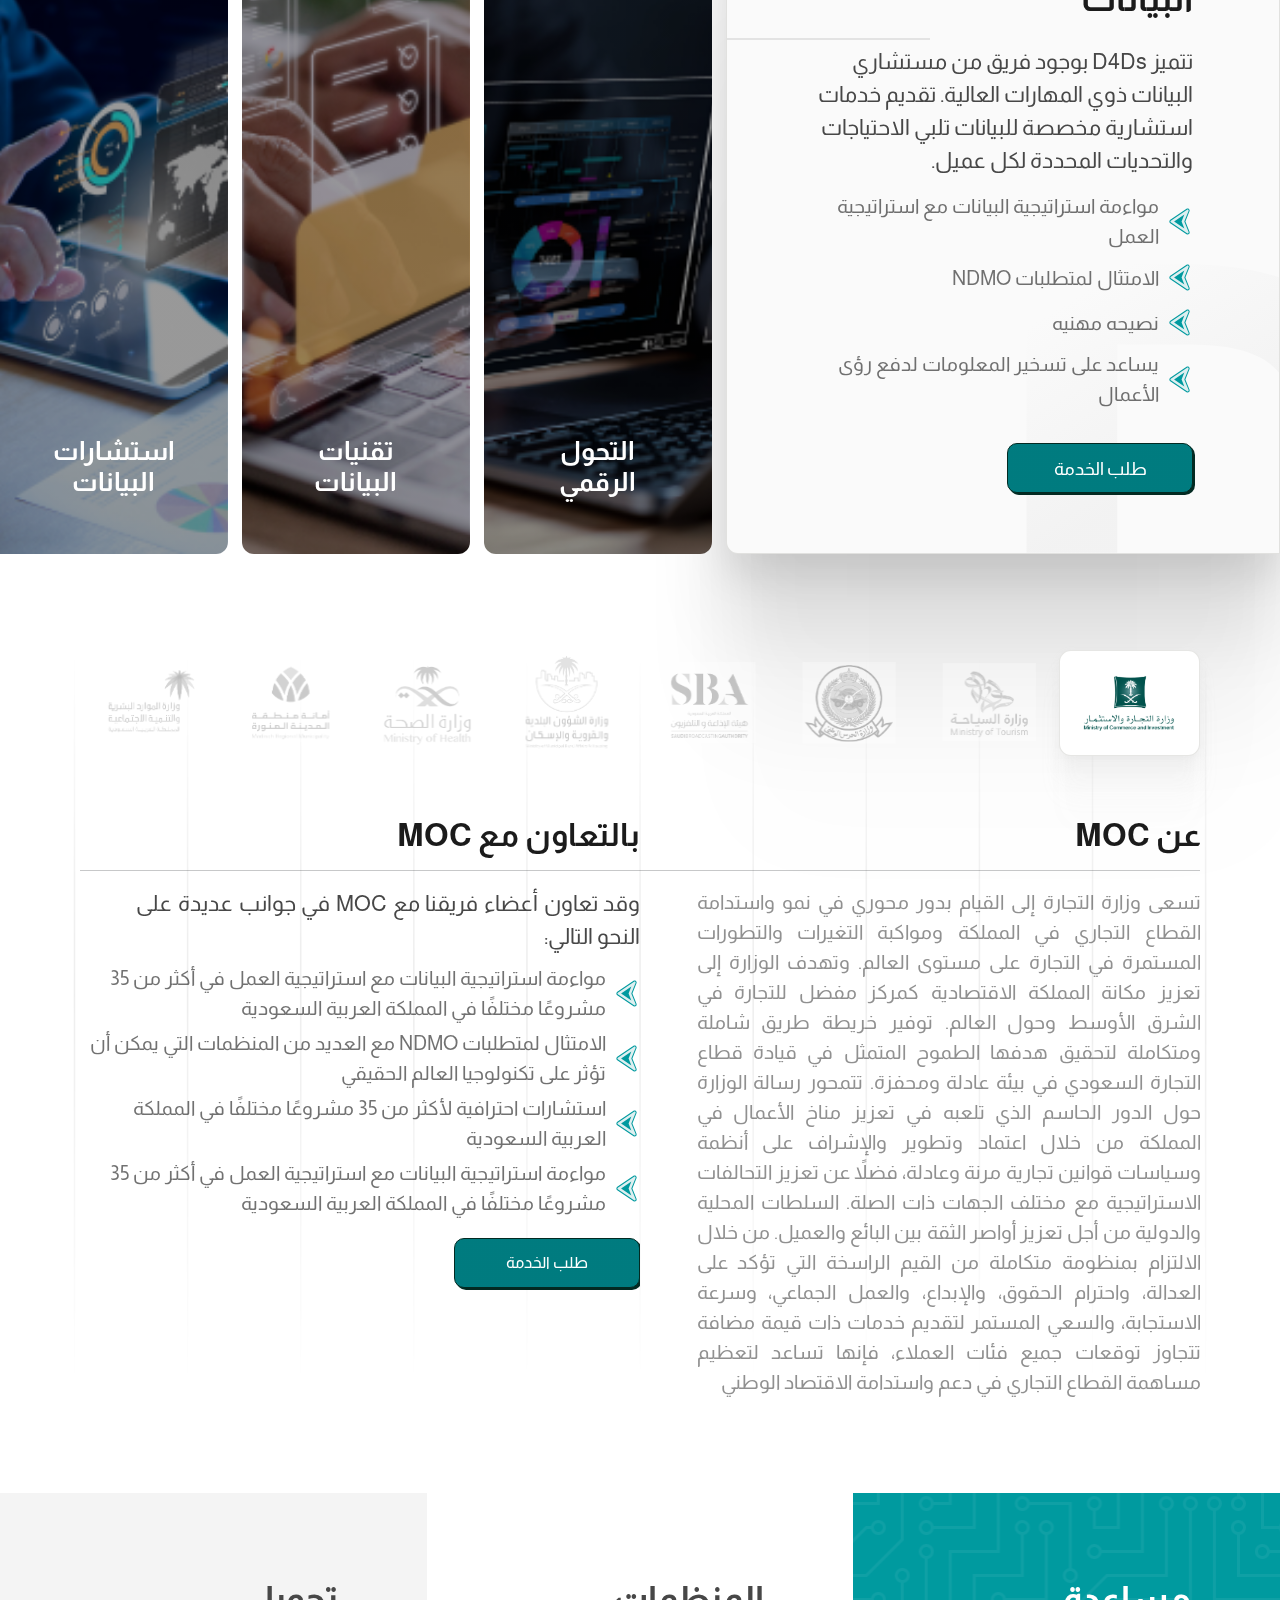
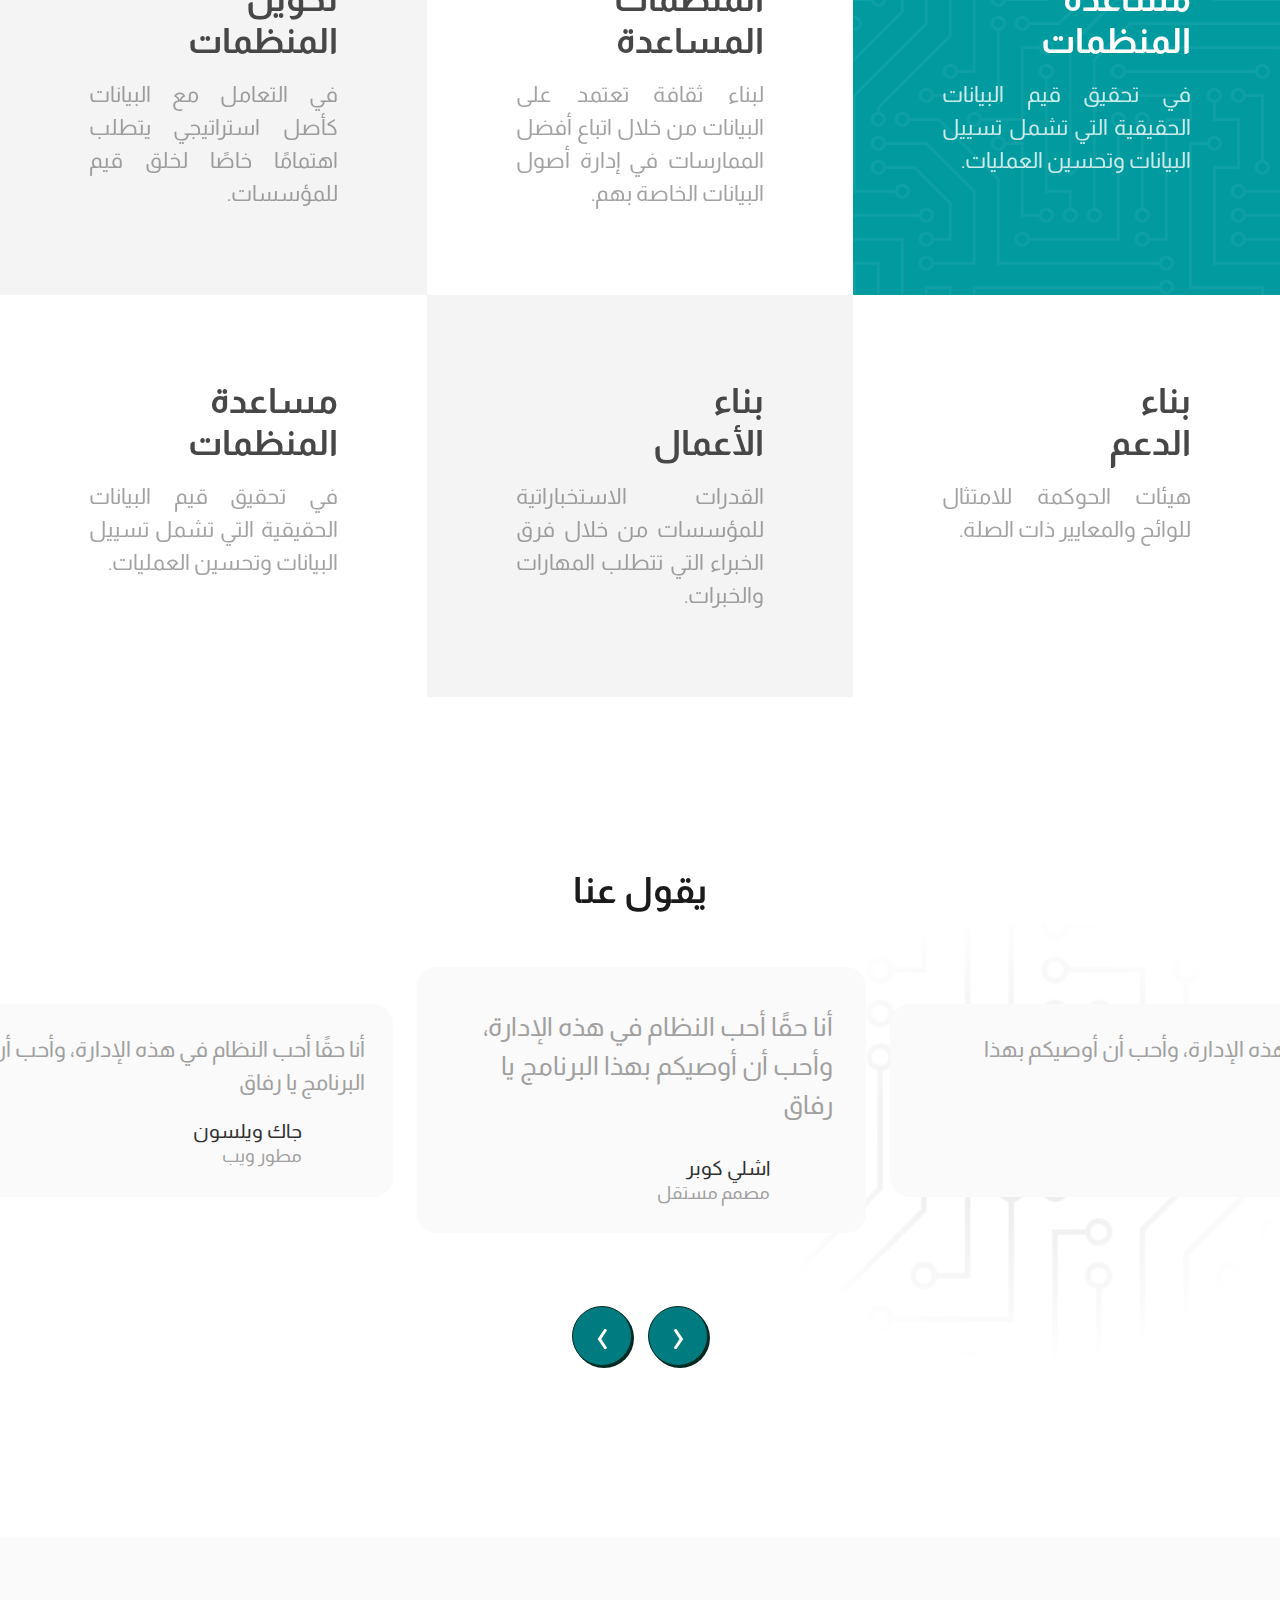
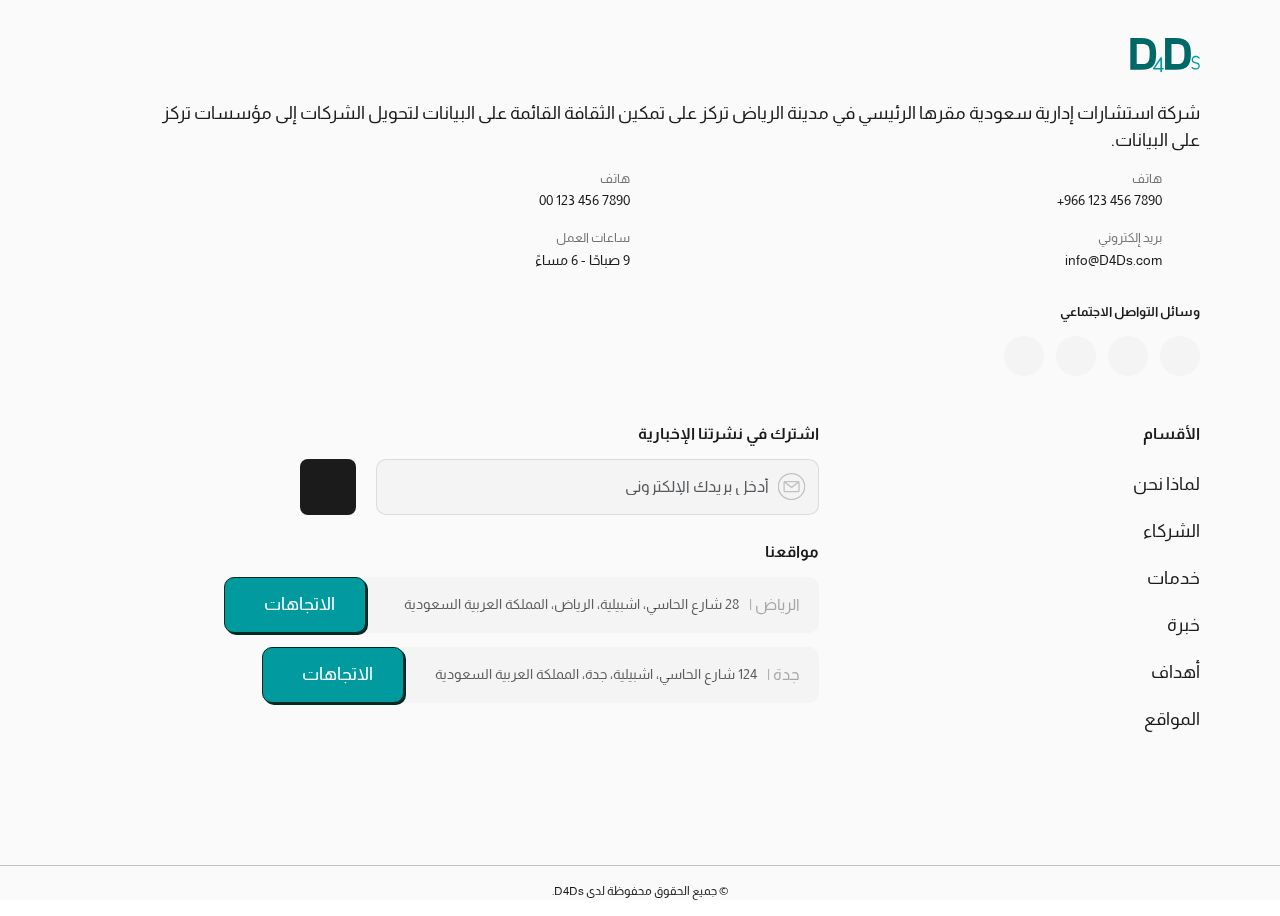
==== commit 2e04422f: "update javascript file" ====
--- a/index-ar.html
+++ b/index-ar.html
@@ -202,7 +202,7 @@
                 </div>
                 <div class="partners-info">
                     <h4>شركاؤنا</h4>
-                    <div class="owl-carousel owl-carousel-item owl-partners">
+                    <div class="owl-carousel owl-carousel-item-ar owl-partners">
                         <div>
                             <p><span>EDM Council</span> هي رابطة تجارية يقودها الأعضاء ومخصصة لرفع مستوى إدارة البيانات والتحليلات كأولوية عمل استراتيجية. تأسست في عام 2005، ونحن نقدم أفضل الممارسات والمعايير والتعليم لمحترفي البيانات والأعمال في عالمنا القائم على البيانات.</p>
                             <button class="btn-contact-us mx-auto" type="button" data-bs-toggle="modal" data-bs-target="#contactUs">اتصل بنا</button>
@@ -379,7 +379,7 @@
                 </div>
                 <div class="d-lg-flex align-items-start">
                     <div class="about-companies">
-                        <div class="owl-carousel owl-companies-about">
+                        <div class="owl-carousel owl-companies-about-ar">
                             <div>
                                 <h4>عن MOC</h4>
                                 <hr>
@@ -423,7 +423,7 @@
                         </div>
                     </div>
                     <div class="collaboration-companies">
-                        <div class="owl-carousel owl-carousel-item owl-companies-collaboration">
+                        <div class="owl-carousel owl-carousel-item-ar owl-companies-collaboration">
                             <div>
                                 <h4>بالتعاون مع MOC</h4>
                                 <hr>
@@ -622,11 +622,54 @@
             </div>
         </section>
         <section id="objectives">
-            <div class="row row-cols-1 row-cols-md-2 row-cols-xl-3 m-0"></div>
+            <div class="row row-cols-1 row-cols-md-2 row-cols-xl-3 m-0">
+                <div class="col">
+                    <div>
+                        <h4>مساعدة<br>المنظمات</h4>
+                        <p>في تحقيق قيم البيانات الحقيقية التي تشمل تسييل البيانات وتحسين العمليات.</p>
+                    </div>
+                    <img loading="lazy" src="media/icons/hand-salute.svg" alt="D4Ds">
+                </div>
+                <div class="col">
+                    <div>
+                        <h4>المنظمات<br>المساعدة</h4>
+                        <p>لبناء ثقافة تعتمد على البيانات من خلال اتباع أفضل الممارسات في إدارة أصول البيانات الخاصة بهم.</p>
+                    </div>
+                    <img loading="lazy" src="media/icons/gear.svg" alt="D4Ds">
+                </div>
+                <div class="col">
+                    <div>
+                        <h4>تحويل<br>المنظمات</h4>
+                        <p>في التعامل مع البيانات كأصل استراتيجي يتطلب اهتمامًا خاصًا لخلق قيم للمؤسسات.</p>
+                    </div>
+                    <img loading="lazy" src="media/icons/users-connection.svg" alt="D4Ds">
+                </div>
+                <div class="col">
+                    <div>
+                        <h4>بناء<br>الدعم</h4>
+                        <p>هيئات الحوكمة للامتثال للوائح والمعايير ذات الصلة.</p>
+                    </div>
+                    <img loading="lazy" src="media/icons/headset.svg" alt="D4Ds">
+                </div>
+                <div class="col">
+                    <div>
+                        <h4>بناء<br>الأعمال</h4>
+                        <p>القدرات الاستخباراتية للمؤسسات من خلال فرق الخبراء التي تتطلب المهارات والخبرات.</p>
+                    </div>
+                    <img loading="lazy" src="media/icons/hand-salute.svg" alt="D4Ds">
+                </div>
+                <div class="col">
+                    <div>
+                        <h4>مساعدة<br>المنظمات</h4>
+                        <p>في تحقيق قيم البيانات الحقيقية التي تشمل تسييل البيانات وتحسين العمليات.</p>
+                    </div>
+                    <img loading="lazy" src="media/icons/gear.svg" alt="D4Ds">
+                </div>
+            </div>
         </section>
         <section id="about-us">
             <h4>يقول عنا</h4>
-            <div class="owl-carousel owl-about-us">
+            <div class="owl-carousel owl-about-us-ar">
                 <div class="about-us-card d-flex flex-column justify-content-between">
                     <p>أنا حقًا أحب النظام في هذه الإدارة، وأحب أن أوصيكم بهذا البرنامج يا رفاق</p>
                     <div class="d-flex align-items-center">
@@ -695,7 +738,7 @@
                             <img loading="lazy" src="media/icons/hour.svg" alt="D4Ds">
                             <div>
                                 <p>ساعات العمل</p>
-                                <a>9 صباحًا - 6 مساءً</a>
+                                <span>9 صباحًا - 6 مساءً</span>
                             </div>
                         </div>
                     </div>
@@ -789,17 +832,17 @@
                         <div class="mb-3">
                             <label for="name">الاسم</label>
                             <input onkeyup="hideError('name-error')" type="text" class="form-control shadow-none" id="name">
-                            <span id="name-error" class="error-message"></span>
+                            <span id="name-error-ar" class="error-message"></span>
                         </div>
                         <div class="mb-3">
                             <label for="email">البريد إلكتروني</label>
                             <input onkeyup="hideError('email-error')" type="email" class="form-control shadow-none" id="email">
-                            <span id="email-error" class="error-message"></span>
+                            <span id="email-error-ar" class="error-message"></span>
                         </div>
                         <div class="mb-3">
                             <label for="subject">الموضوع</label>
                             <input onkeyup="hideError('subjectError')" type="text" class="form-control shadow-none" id="subject">
-                            <span id="subject-error" class="error-message"></span>
+                            <span id="subject-error-ar" class="error-message"></span>
                         </div>
                         <div class="mb-4">
                             <label for="message">الرسالة (اختياري)</label>
@@ -814,6 +857,6 @@
     <script src="js/jquery-3.7.1.min.js"></script>
     <script src="js/owl.carousel.min.js"></script>
     <script src="js/bootstrap.bundle.min.js"></script>
-    <script src="js/index-ar.js"></script>
+    <script src="js/index.js"></script>
 </body>
 </html>--- a/css/style.css
+++ b/css/style.css
@@ -801,7 +801,8 @@
             color: #1B1B1B;
             text-align: center;
         }
-        .owl-about-us {
+        .owl-about-us,
+        .owl-about-us-ar {
             padding-top: 28px;
             background-size: contain;
             background-repeat: no-repeat;
@@ -895,7 +896,8 @@
                 h4 {
                     font-size: 36px;
                 }
-                .owl-about-us {
+                .owl-about-us,
+                .owl-about-us-ar {
                     padding-top: 55px;
                     .owl-stage .owl-item {
                         display: flex;
@@ -960,7 +962,8 @@
             
         }
         @media screen and (min-width: 1200px) {
-            & .owl-about-us .owl-stage .owl-item.active.center .about-us-card > img {
+            & .owl-about-us .owl-stage .owl-item.active.center .about-us-card > img,
+            & .owl-about-us-ar .owl-stage .owl-item.active.center .about-us-card > img {
                 width: 175px;
                 height: 125px;
                 right: -25px;
@@ -996,7 +999,8 @@
                     opacity: .6;
                     font-size: 13px;
                 }
-                a {
+                a,
+                span {
                     font-size: 14px;
                     text-wrap: nowrap;
                 }
@@ -1245,6 +1249,7 @@
             }
             textarea {
                 height: 86px;
+                resize: unset;
             }
             span {
                 color: red;
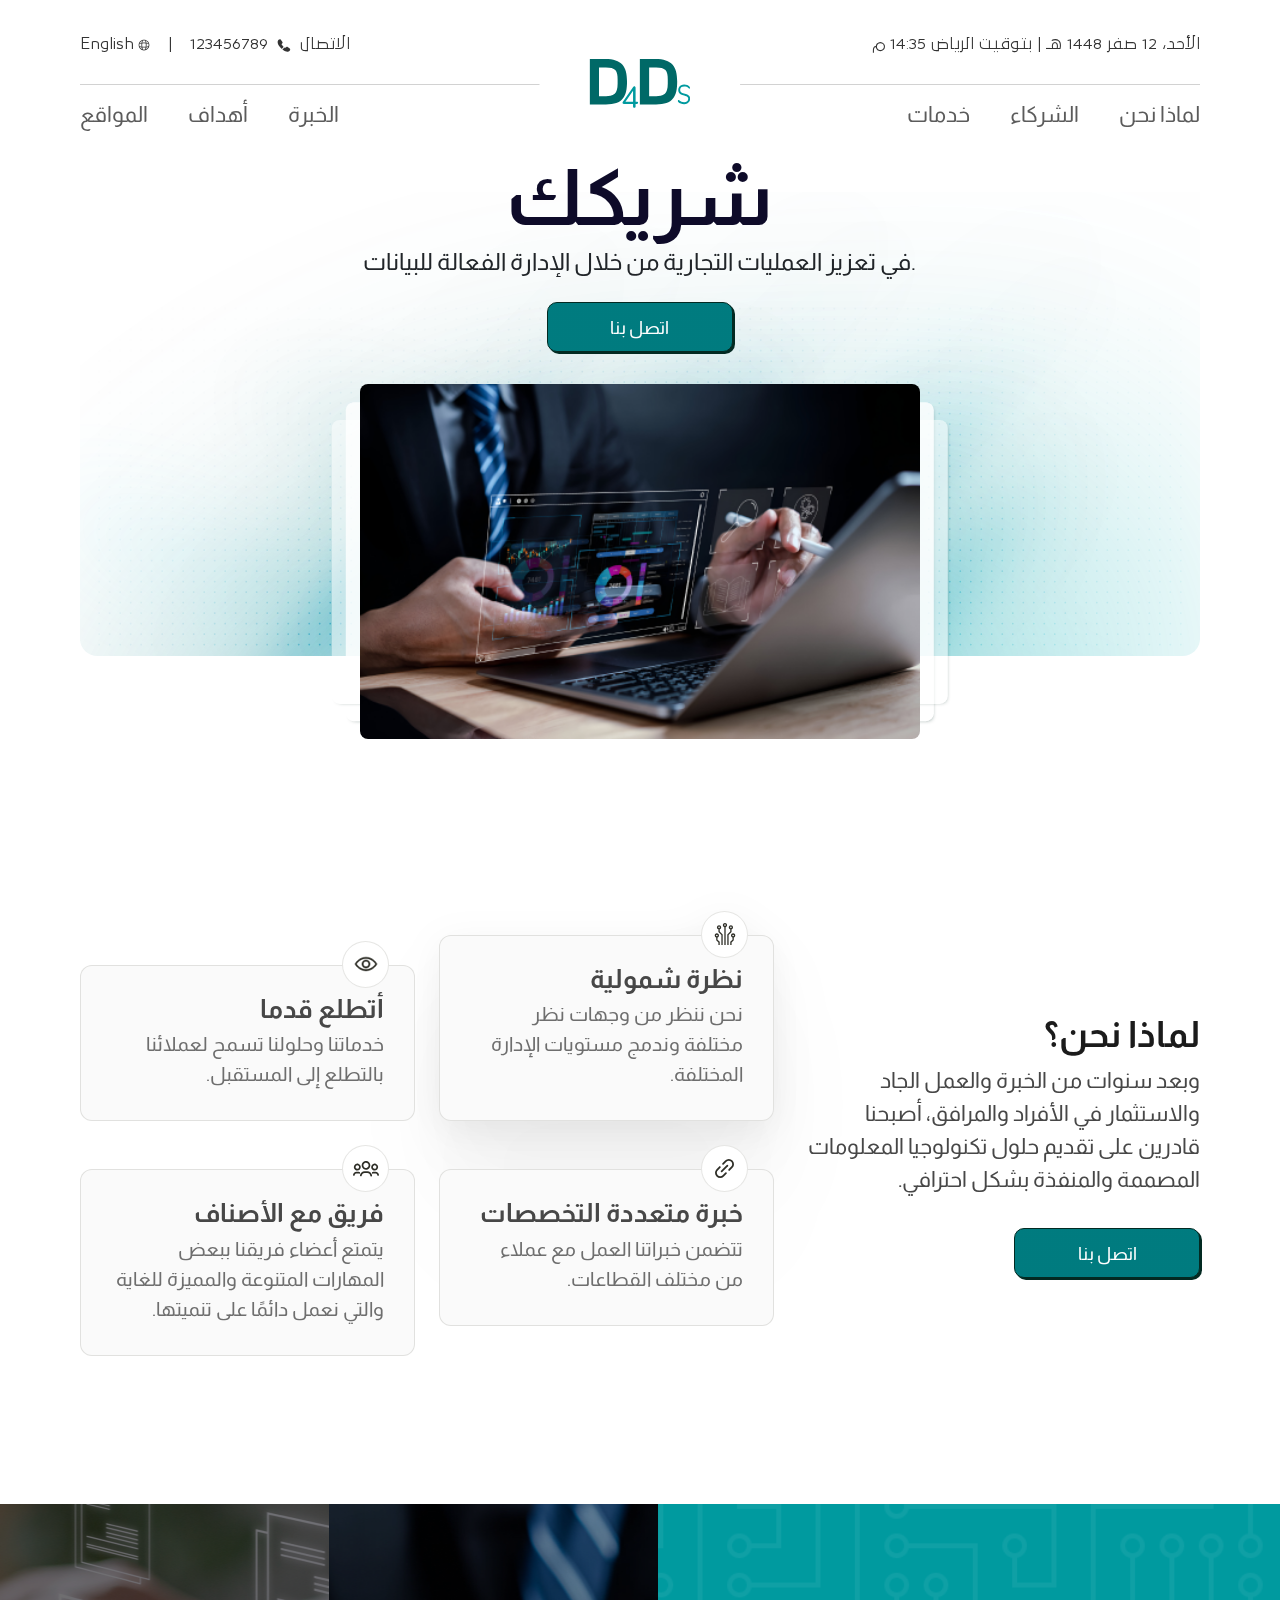
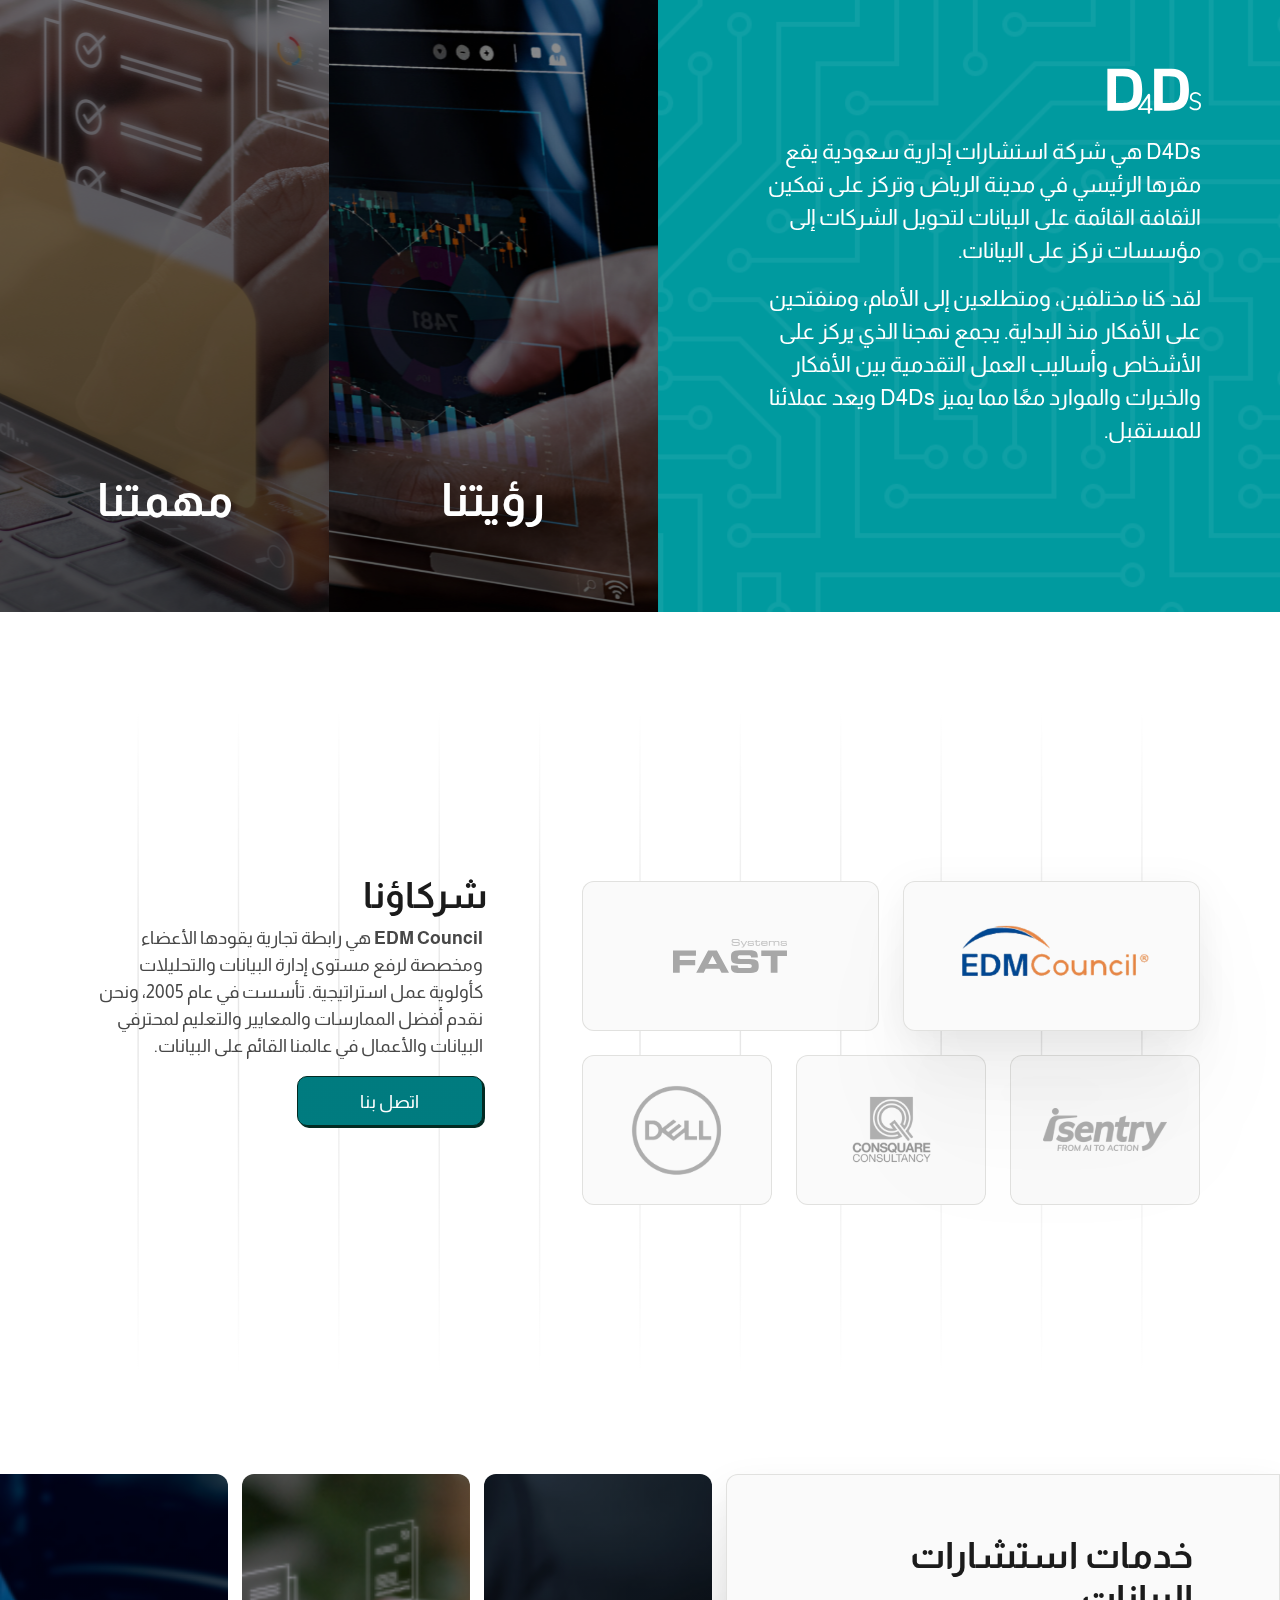
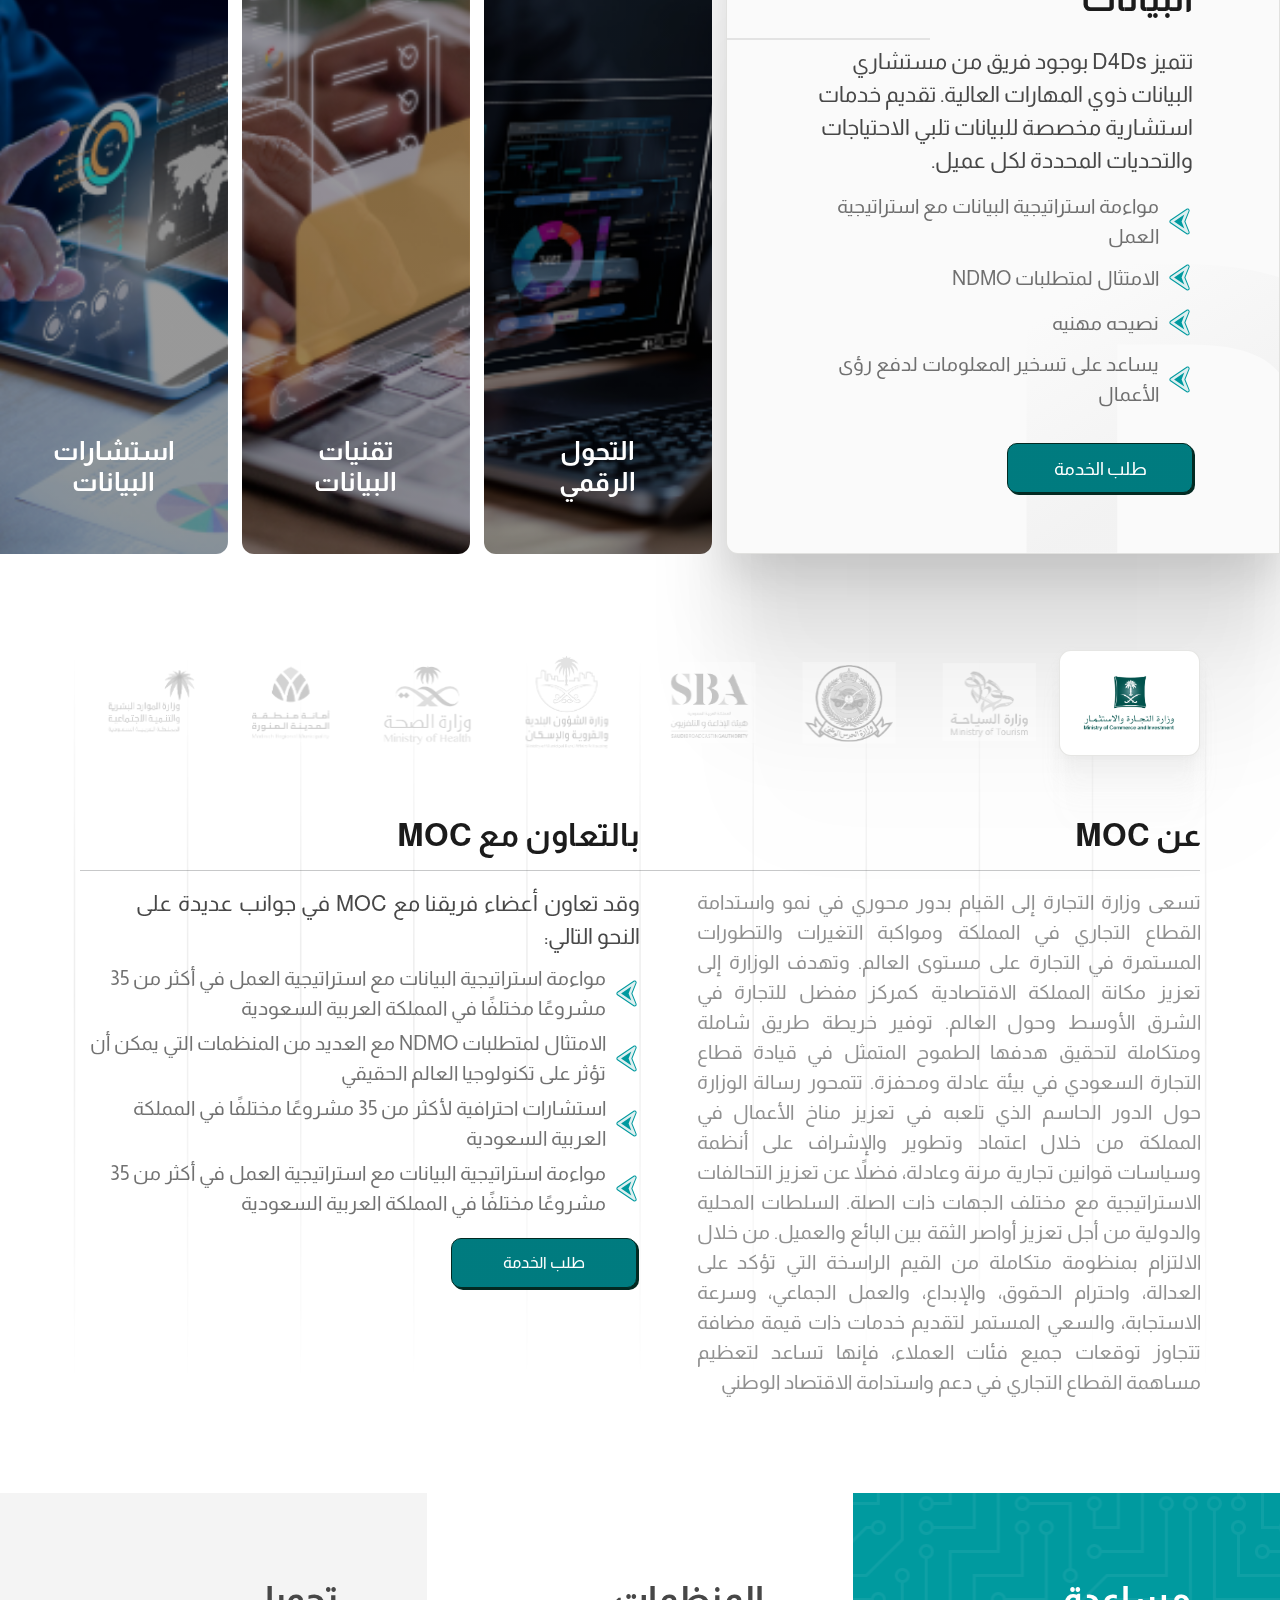
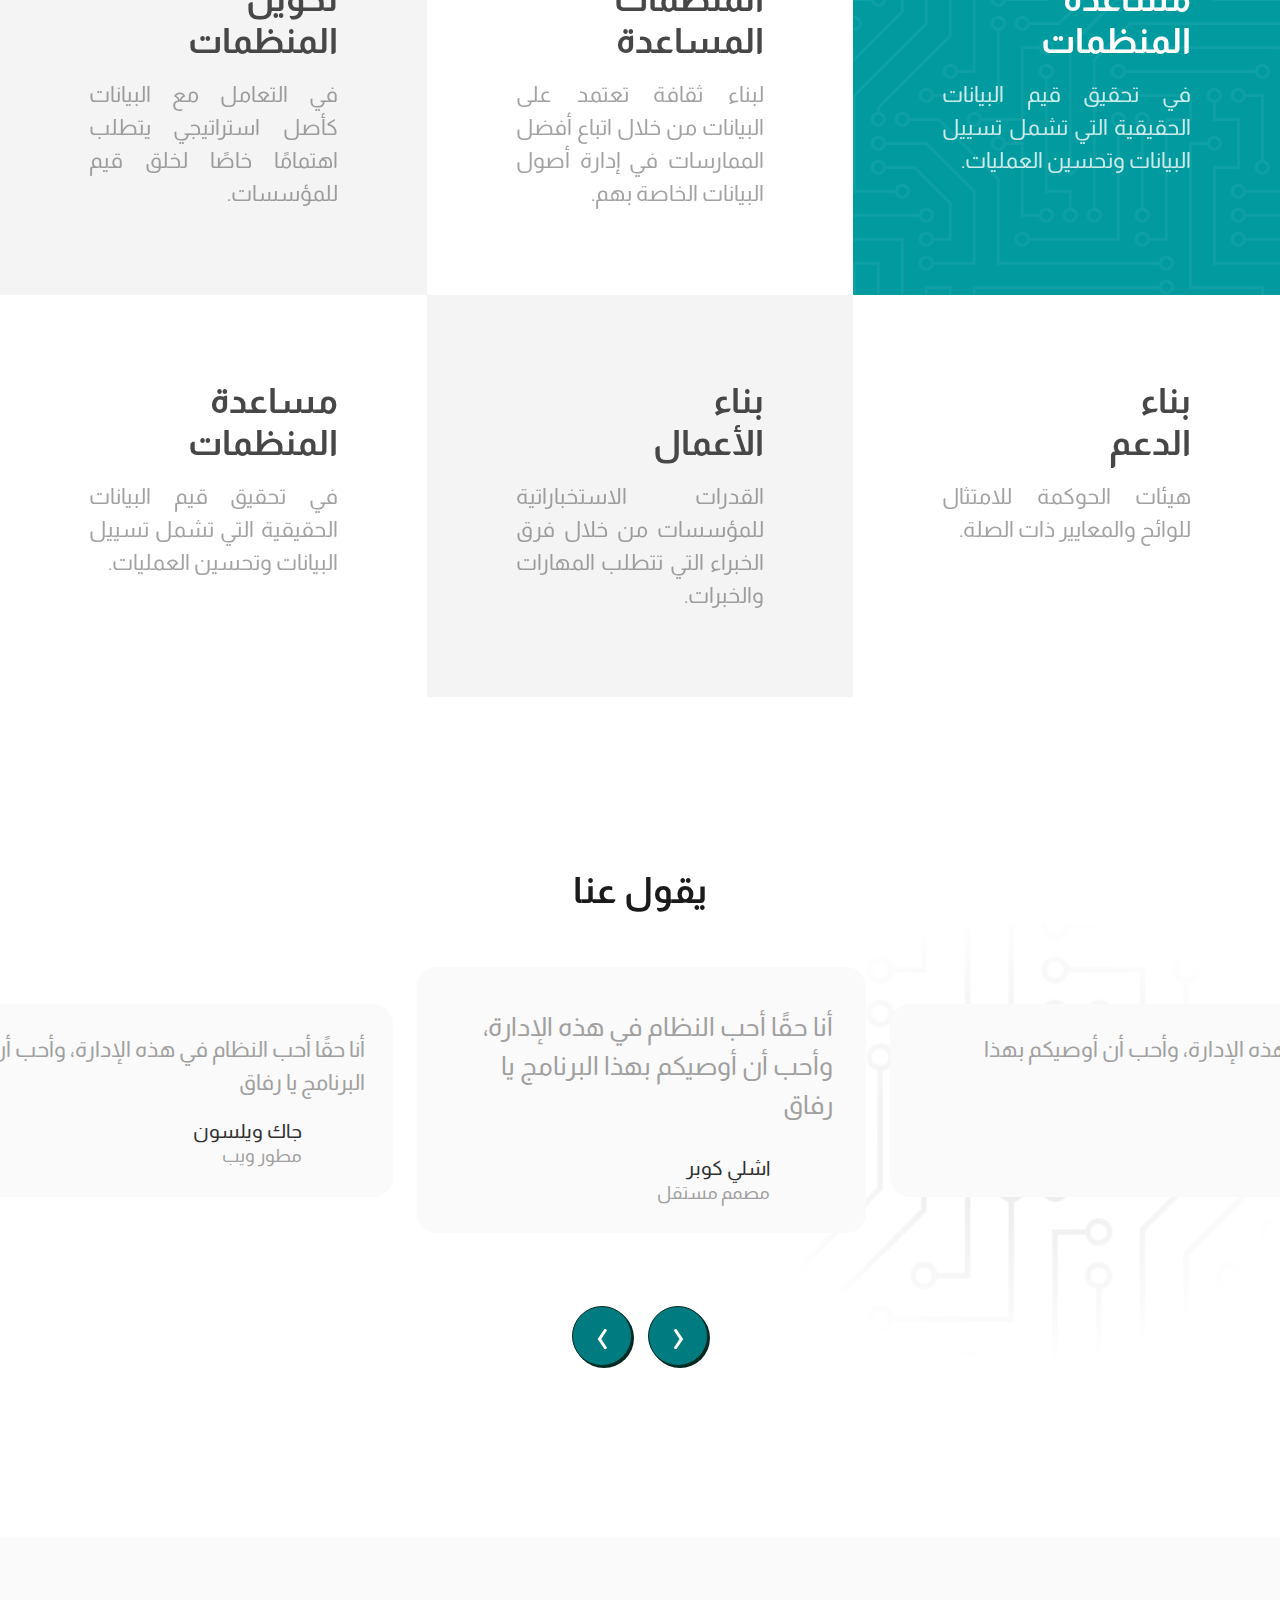
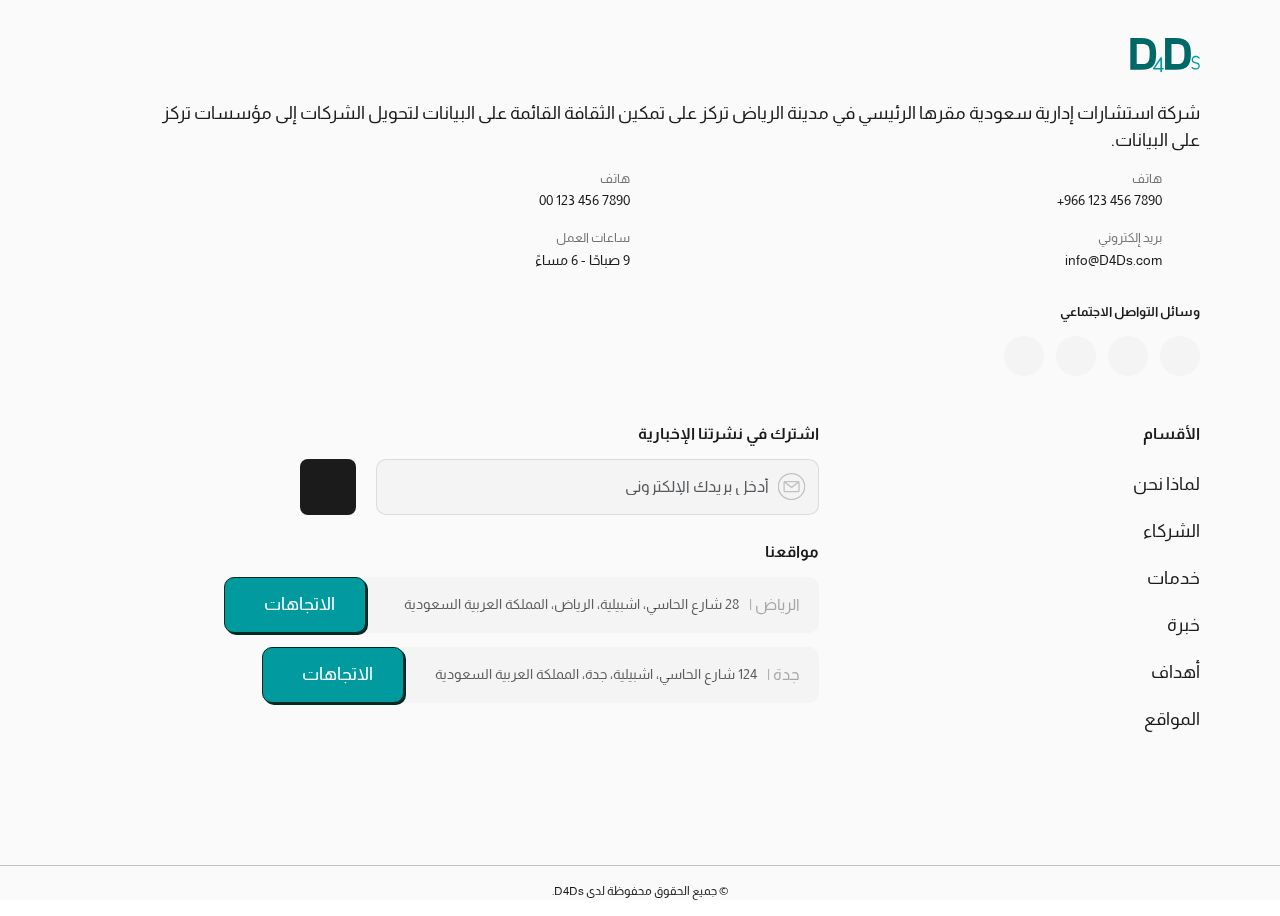
==== commit bbff12fd: "fix issue style in arrow icon in footer" ====
--- a/index-ar.html
+++ b/index-ar.html
@@ -803,7 +803,7 @@
                             <button>الاتجاهات <img loading="lazy" src="media/icons/angle-right.svg" alt="D4Ds"></button>
                         </a>
                     </div>
-                    <div class="footer-location footer-location-2 d-flex align-items-center mx-auto mx-md-0 mb-0">
+                    <div class="footer-location ar footer-location-2 d-flex align-items-center mx-auto mx-md-0 mb-0">
                         <img loading="lazy" src="media/icons/location.svg" alt="D4Ds">
                         <p>جدة  |</p>
                         <span>124 شارع الحاسي، اشبيلية، جدة، المملكة العربية السعودية</span>
--- a/css/style.css
+++ b/css/style.css
@@ -692,6 +692,9 @@
             button {
                 font-size: 13px;
                 margin-bottom: 3px;
+            }
+            .owl-carousel-item-ar div button {
+                margin-inline-start: 3px;
             }
         }
         @media screen and (min-width: 992px) {
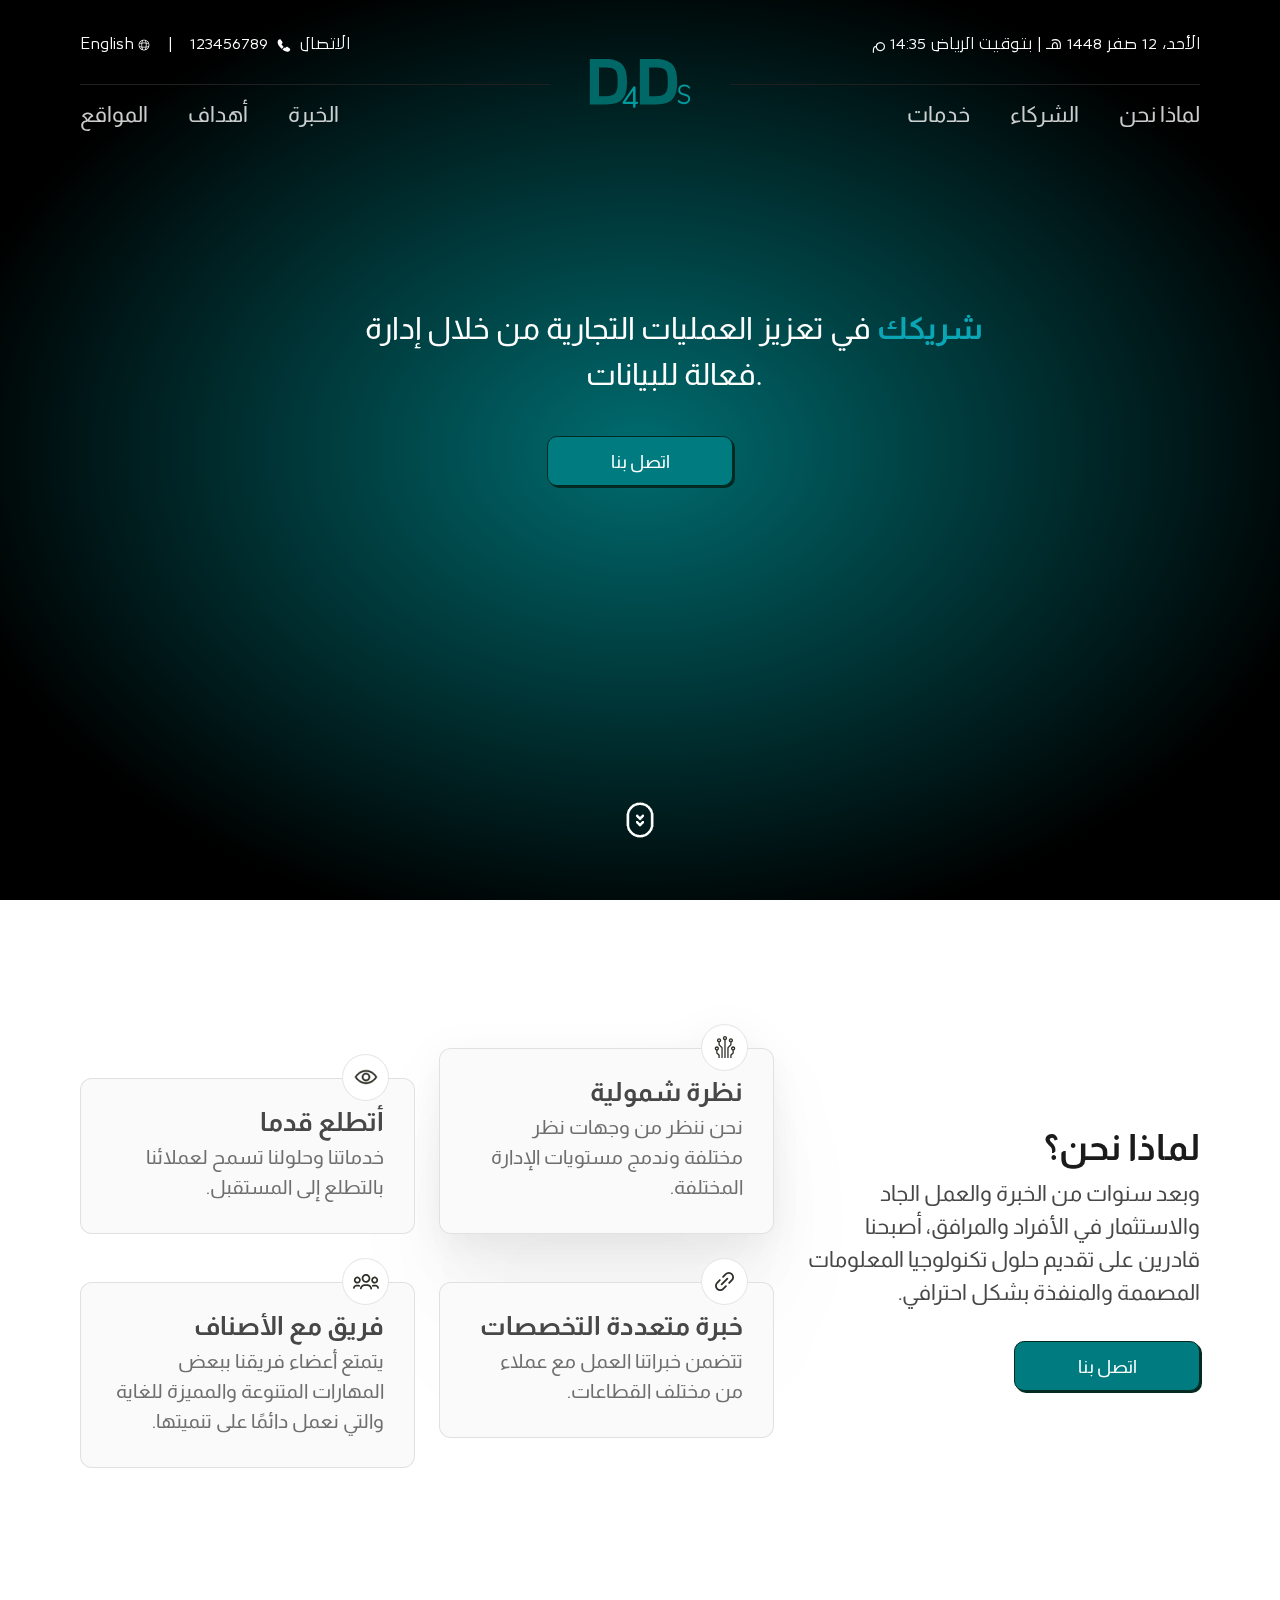
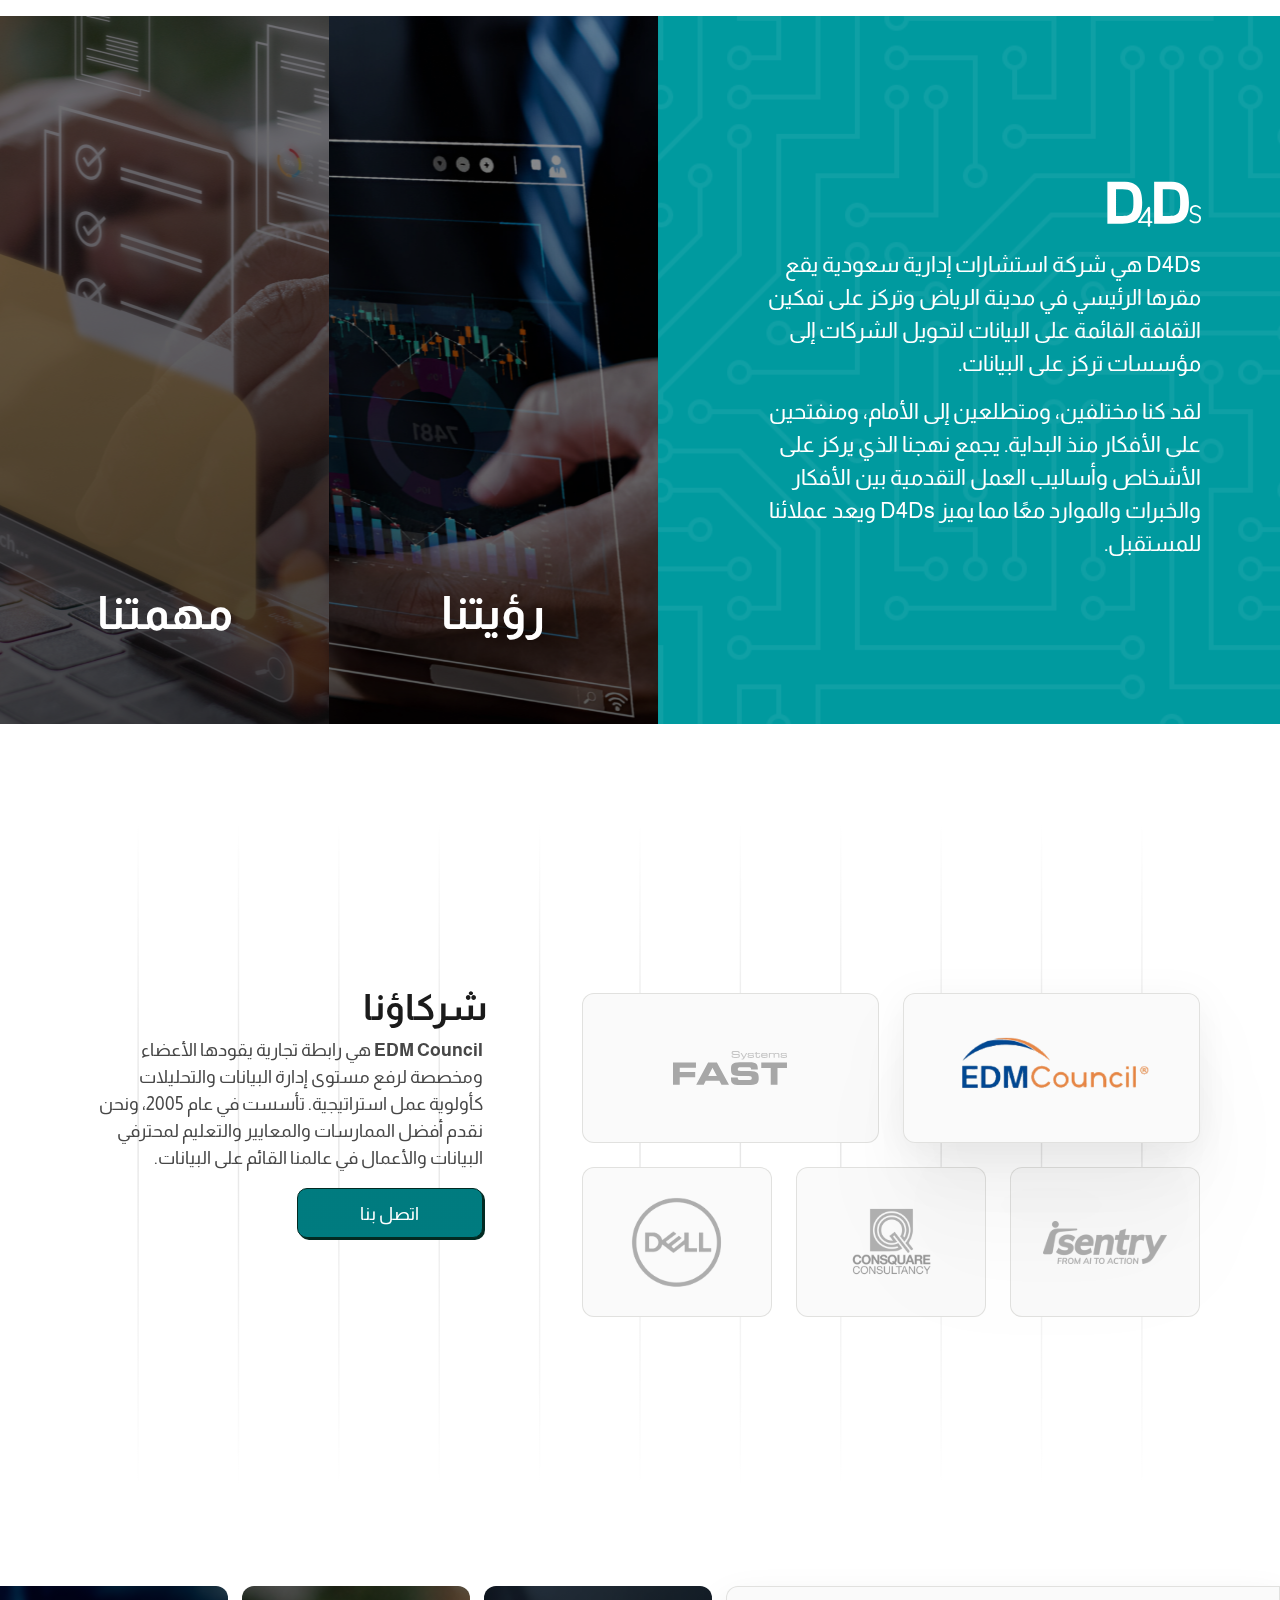
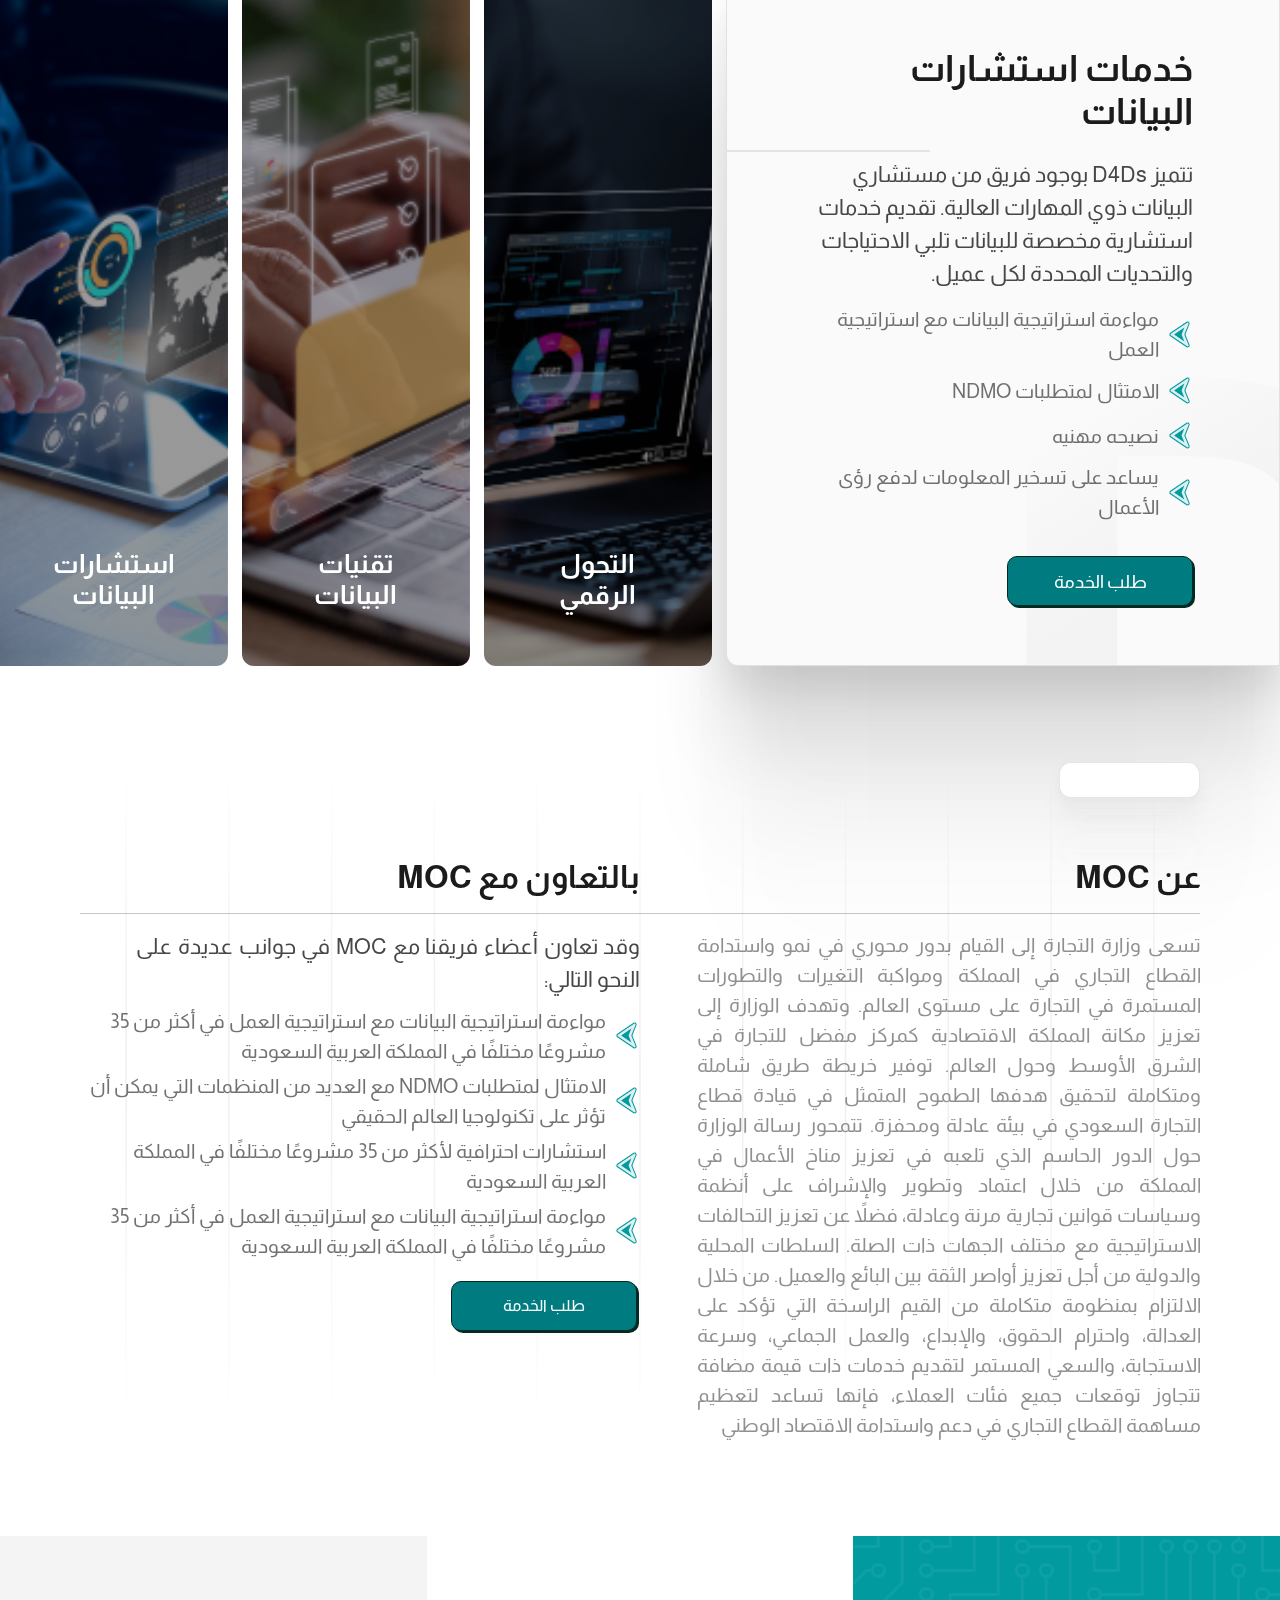
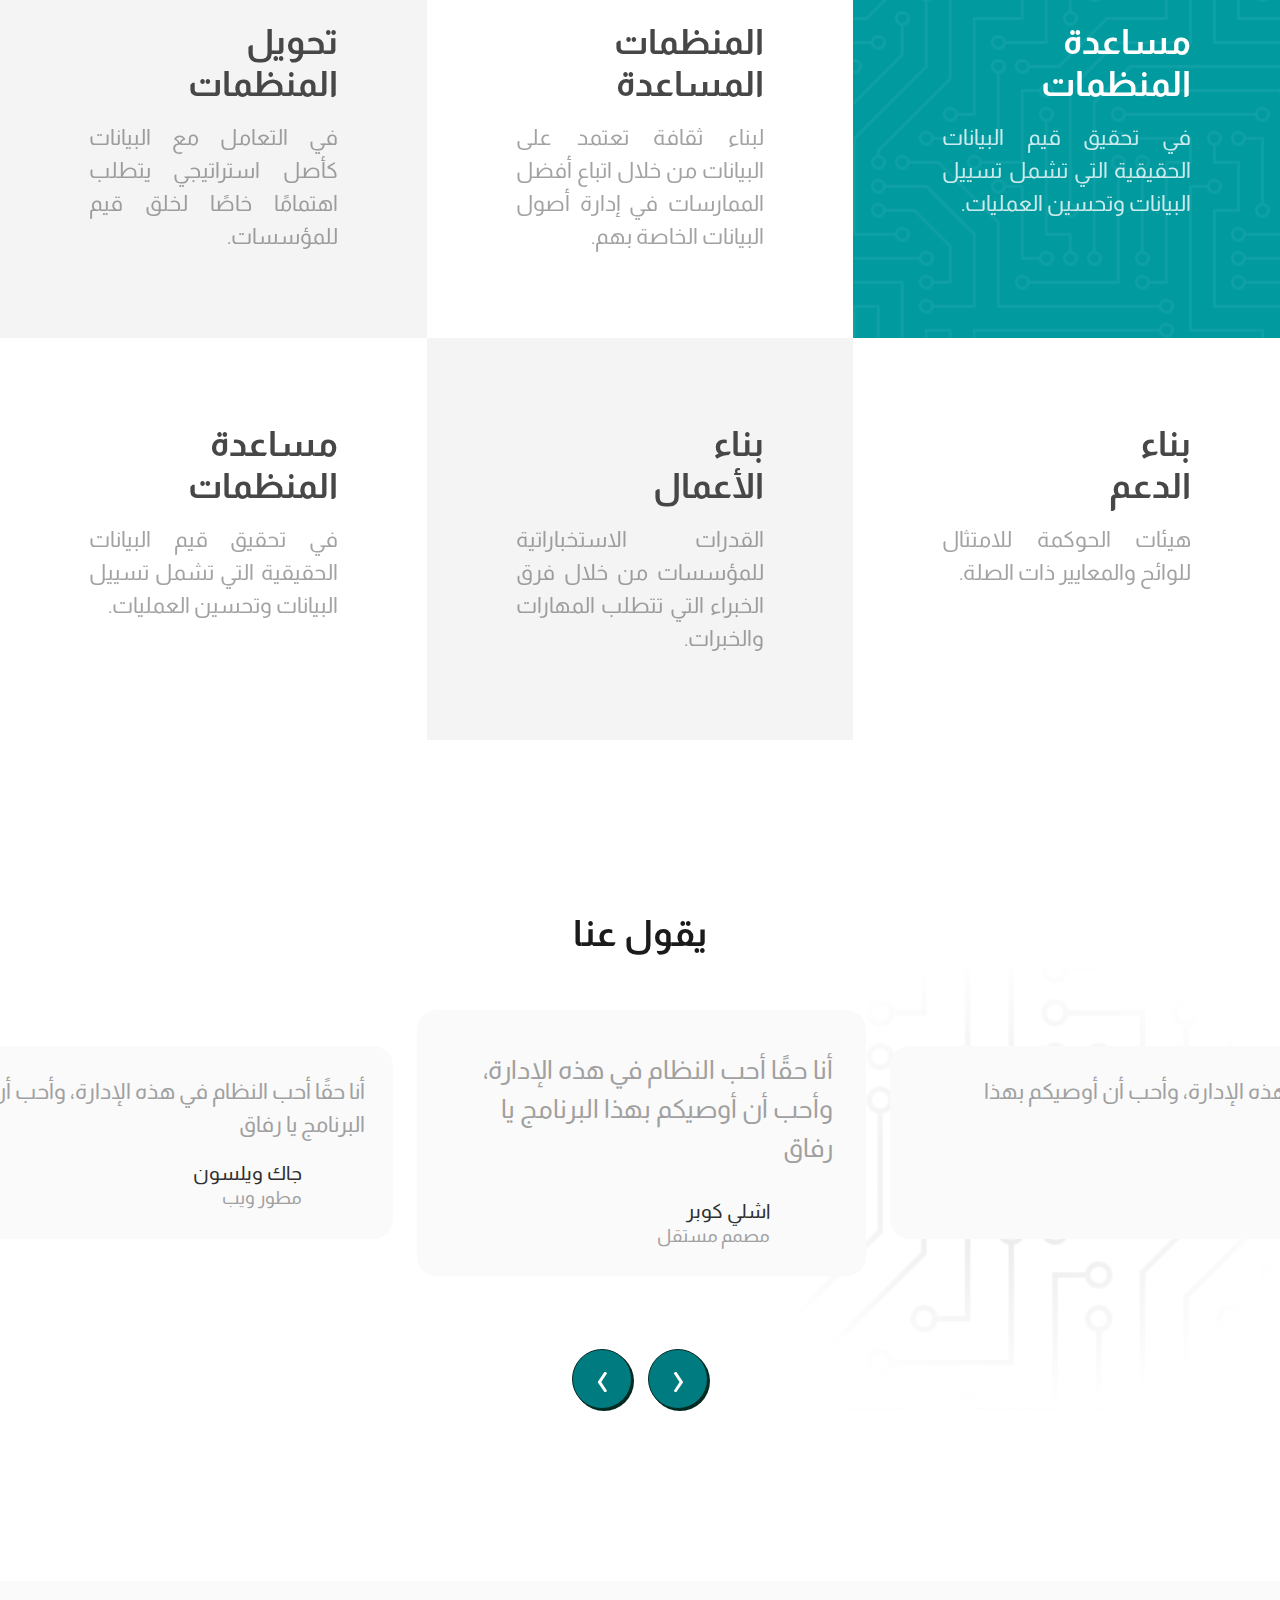
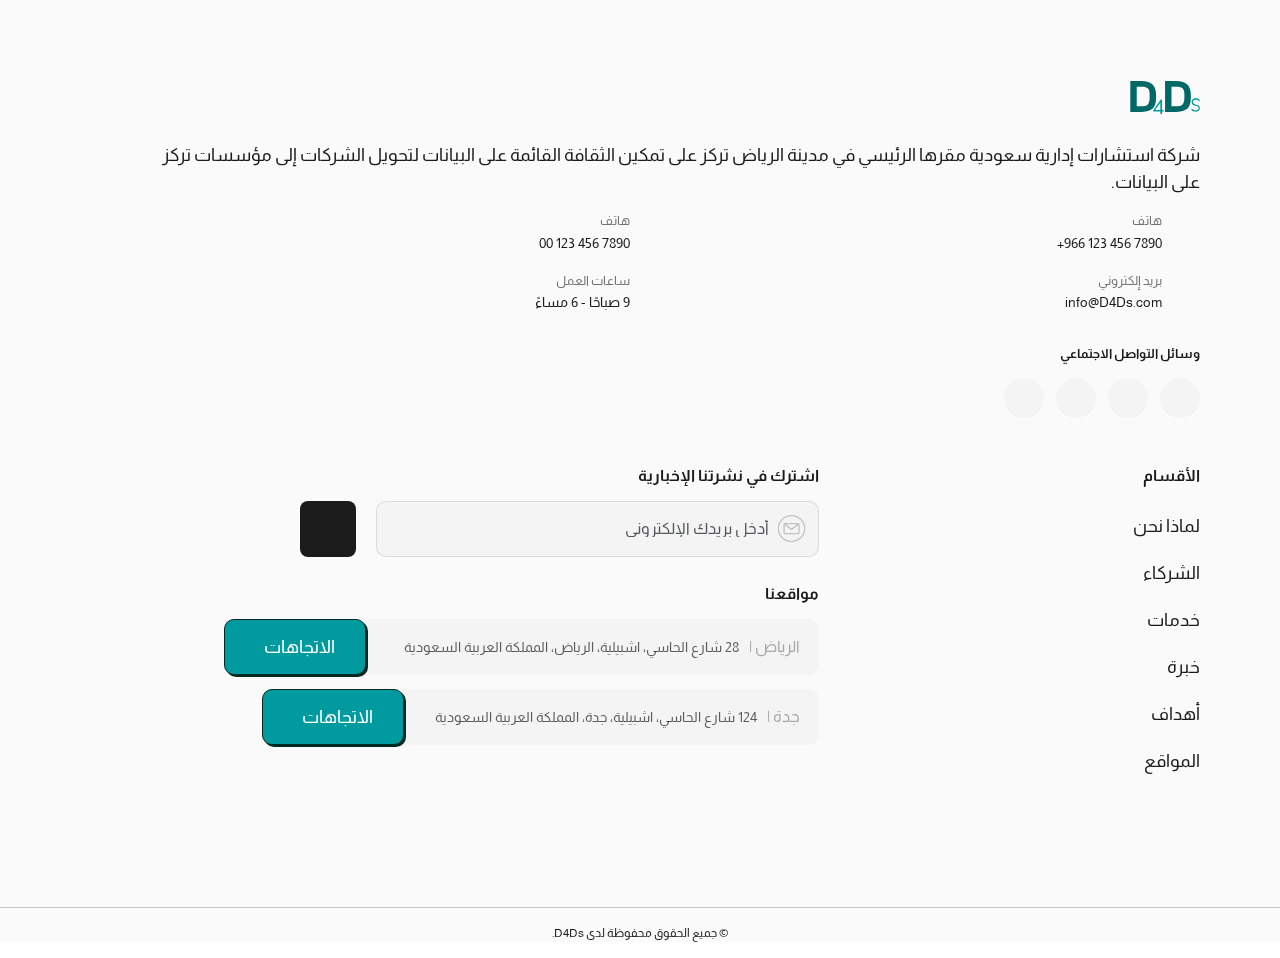
==== commit 003199f1: "redesign hero section" ====
--- a/index-ar.html
+++ b/index-ar.html
@@ -12,7 +12,7 @@
     <link href="https://fonts.googleapis.com/css2?family=Almarai:wght@300;400;700;800&display=swap" rel="stylesheet">
 </head>
 <body id="home" class="ar">
-    <nav class="d-none d-lg-block">
+    <nav class="d-none d-lg-block bg-transparent">
         <div class="container">
             <div class="d-flex align-items-center justify-content-between">
                 <div class="nav-info d-flex align-items-center">
@@ -56,7 +56,7 @@
             </div>
         </div>
     </nav>
-    <nav class="navbar navbar-expand-lg bg-white shadow sticky-top d-block d-lg-none">
+    <nav class="navbar navbar-expand-lg bg-white shadow fixed-top d-block d-lg-none">
         <div class="container">
             <a class="navbar-brand" href="#home">
                 <img loading="lazy" src="media/images/logo.svg" alt="D4Ds">
@@ -92,15 +92,18 @@
             </div>
         </div>
     </nav>
-    <header>
-        <div class="container text-center">
-            <h1 class="text-center">شريكك</h1>
-            <p>في تعزيز العمليات التجارية من خلال الإدارة الفعالة للبيانات.</p>
-            <button class="btn-contact-us mx-auto" type="button" data-bs-toggle="modal" data-bs-target="#contactUs">اتصل بنا</button>
-            <div class="w-50 mx-auto position-relative">
-                <img class="w-100 position-relative" loading="lazy" src="media/images/header-img.png" alt="D4Ds">
-            </div>
-        </div>
+    <header class="d-flex align-items-end justify-content-center">
+        <video class="d-none d-md-block" autoplay muted loop>
+            <source src="media/wave-animation.mp4" type="video/mp4">
+        </video>
+        <div class="overlay"></div>
+        <article class="text-center">
+            <div class="container">
+                <h1><span>شريكك</span> في تعزيز العمليات التجارية من خلال إدارة فعالة للبيانات.</h1>
+                <button class="btn-contact-us mx-auto" type="button" data-bs-toggle="modal" data-bs-target="#contactUs">اتصل بنا</button>
+            </div>
+        </article>
+        <img loading="lazy" src="media/icons/scroll-icon.gif" alt="D4Ds">
     </header>
     <main dir="rtl">
         <section id="why-us">
--- a/css/style.css
+++ b/css/style.css
@@ -35,11 +35,17 @@
     }
 }
 nav {
+    top: 0;
+    left: 0;
+    right: 0;
+    width: 100%;
+    z-index: 1000;
+    position: absolute;
     padding-top: 34px;
     .nav-info,
     .timeline-en,
     .timeline-ar {
-        color: #333;
+        color: #FFF;
         font-size: 15px;
         font-family: "29LT Bukra";
     }
@@ -56,20 +62,32 @@
         height: 1px;
         position: relative;
         margin-block: 27px 13px;
-        background-color: rgba(32, 32, 32, 0.2);
+        &::before,
+        &::after {
+            content: "";
+            top: 0;
+            width: 42%;
+            height: 1px;
+            position: absolute;
+            background-color: #202020;
+        }
+        &::after {
+            left: 0;
+        }
+        &::before {
+            right: 0;
+        }
         img {
             top: 50%;
             left: 50%;
             height: 50px;
             position: absolute;
-            padding-inline: 50px;
-            background-color: #FFF;
             transform: translate(-50%, -50%);
         }
     }
     .links ul li a {
         opacity: 0.8;
-        color: #333;
+        color: #FFF;
         font-size: 22px;
         margin-right: 40px;
         position: relative;
@@ -92,57 +110,67 @@
         }
     }
 }
-header .container {
-    background-size: cover;
-    padding-block: 20px 48px;
-    background-repeat: no-repeat;
-    background-position: center top;
-    background-image: url(./../media/images/header-bg.svg);
-    h1 {
-        font-size: 48px;
-        font-weight: 600;
-        color: #0e0b29;
-    }
-    p {
-        font-size: 18px;
-        margin-bottom: 22px;
-    }
-    > div:not(.modal) {
-        margin-top: 32px;
-        img {
-            z-index: 2;
-            border-radius: 8px;
-        }
-        &::before,
-        &:after {
-            content: "";
-            top: 50%;
-            left: 50%;
-            z-index: 1;
-            position: absolute;
-            border-radius: 8px;
-            transform: translate(-50%, -50%);
-            box-shadow: 2px 2px 5px -5px #032A22;
-        }
-        &::before {
-            width: 105%;
-            height: 90%;
-            background-color: rgba(255, 255, 255, 0.8);
-        }
-        &:after {
-            width: 110%;
-            height: 80%;
-            background-color: rgba(255, 255, 255, 0.5);
-        }
+header {
+    position: relative;
+    width: 100%;
+    height: 100vh;
+    max-width: 100vw;
+    background: radial-gradient(#006C6F, #000 78%);
+    video {
+        width: 100%;
+        height: 560px;
+        object-fit: cover;
+        object-position: center 25%;
+    }
+    .overlay {
+        inset: 0;
+        position: absolute;
+        mix-blend-mode: color;
+        background-color: #007B7F;
+    }
+    article {
+        top: 35%;
+        height: 60%;
+        position: absolute;
+        .container h1 {
+            color: #FFF;
+            font-size: 28px;
+            font-weight: 400;
+            line-height: 45px;
+            text-align: center;
+            margin-bottom: 36px;
+            span {
+                color: #0BA6B5;
+                font-weight: 700;
+            }
+        }
+    }
+    img {
+        left: 50%;
+        width: 54px;
+        height: 54px;
+        bottom: 63px;
+        position: absolute;
+        transform: translateX(-50%);
     }
     @media screen and (min-width: 992px) {
         & {
-            background-size: 100% 80%;
-            h1 {
-                font-size: 78px;
-            }
-            p {
-                font-size: 24px;
+            video {
+                height: calc((54 * 100vh) / 100);
+            }
+            article {
+                top: calc((33.9 * 100vh) / 100);
+                .container h1 {
+                    width: calc((48.75 * 100vw) / 100);
+                    font-size: calc((2.4 * 100vw) / 100);
+                    line-height: calc((3.61 * 100vw) / 100);
+                    margin-bottom: calc((2.98 * 100vw) / 100);
+                }
+            }
+            img {
+                bottom: calc((4.4 * 100vw) / 100);
+                width: calc((3.75 * 100vw) / 100);
+                height: calc((3.75 * 100vw) / 100);
             }
         }
     }
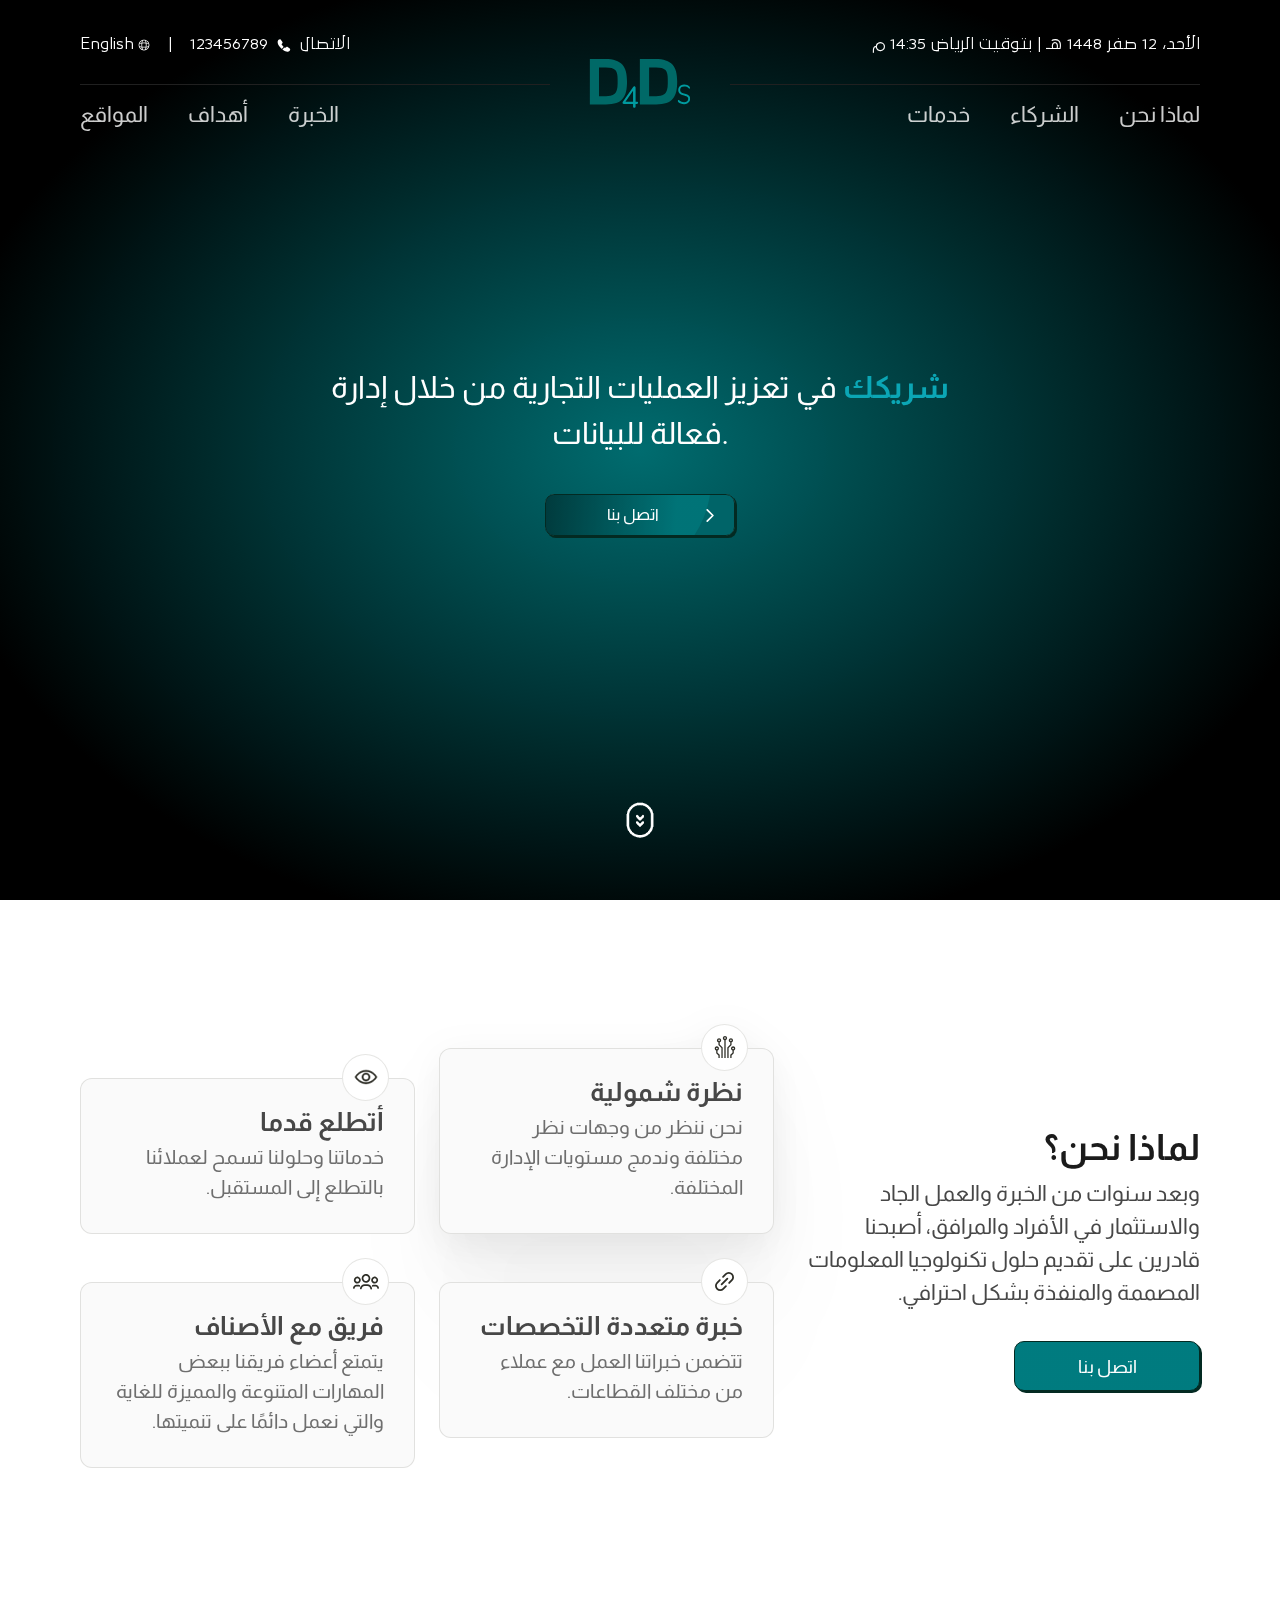
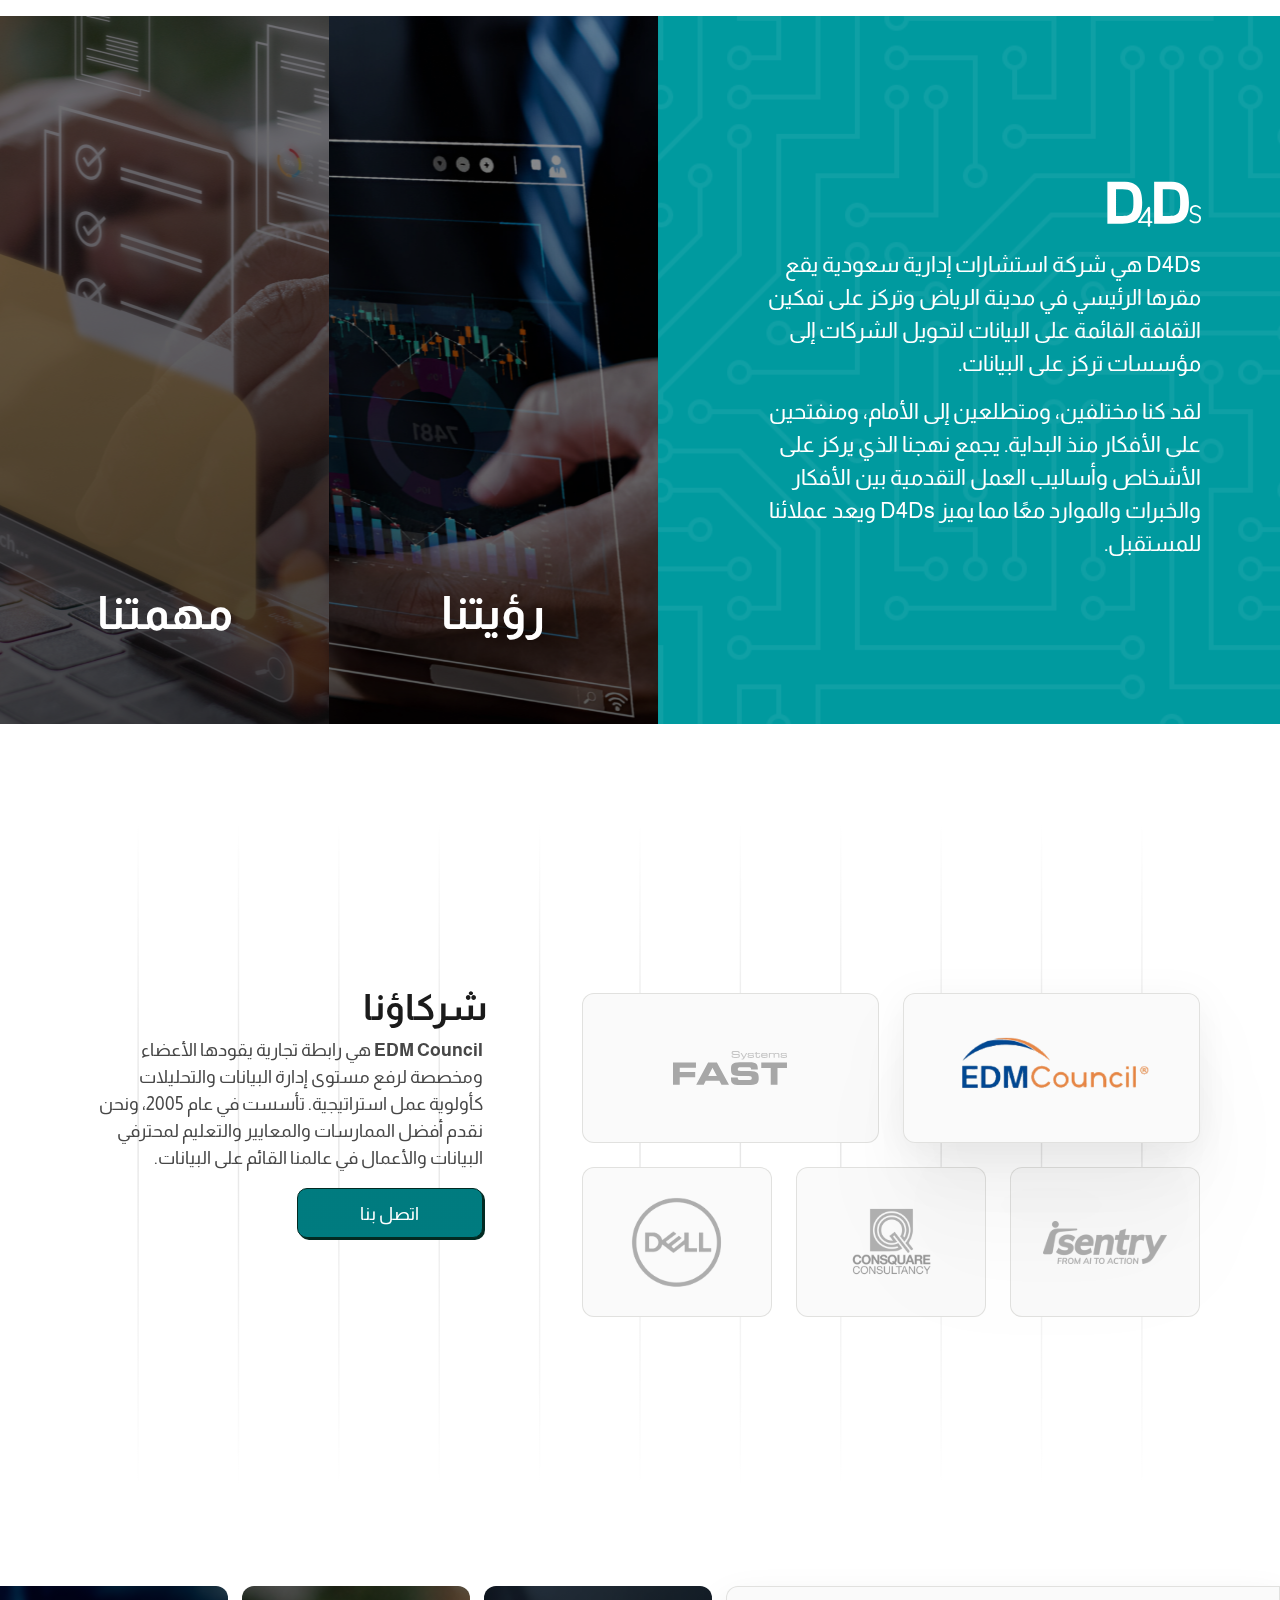
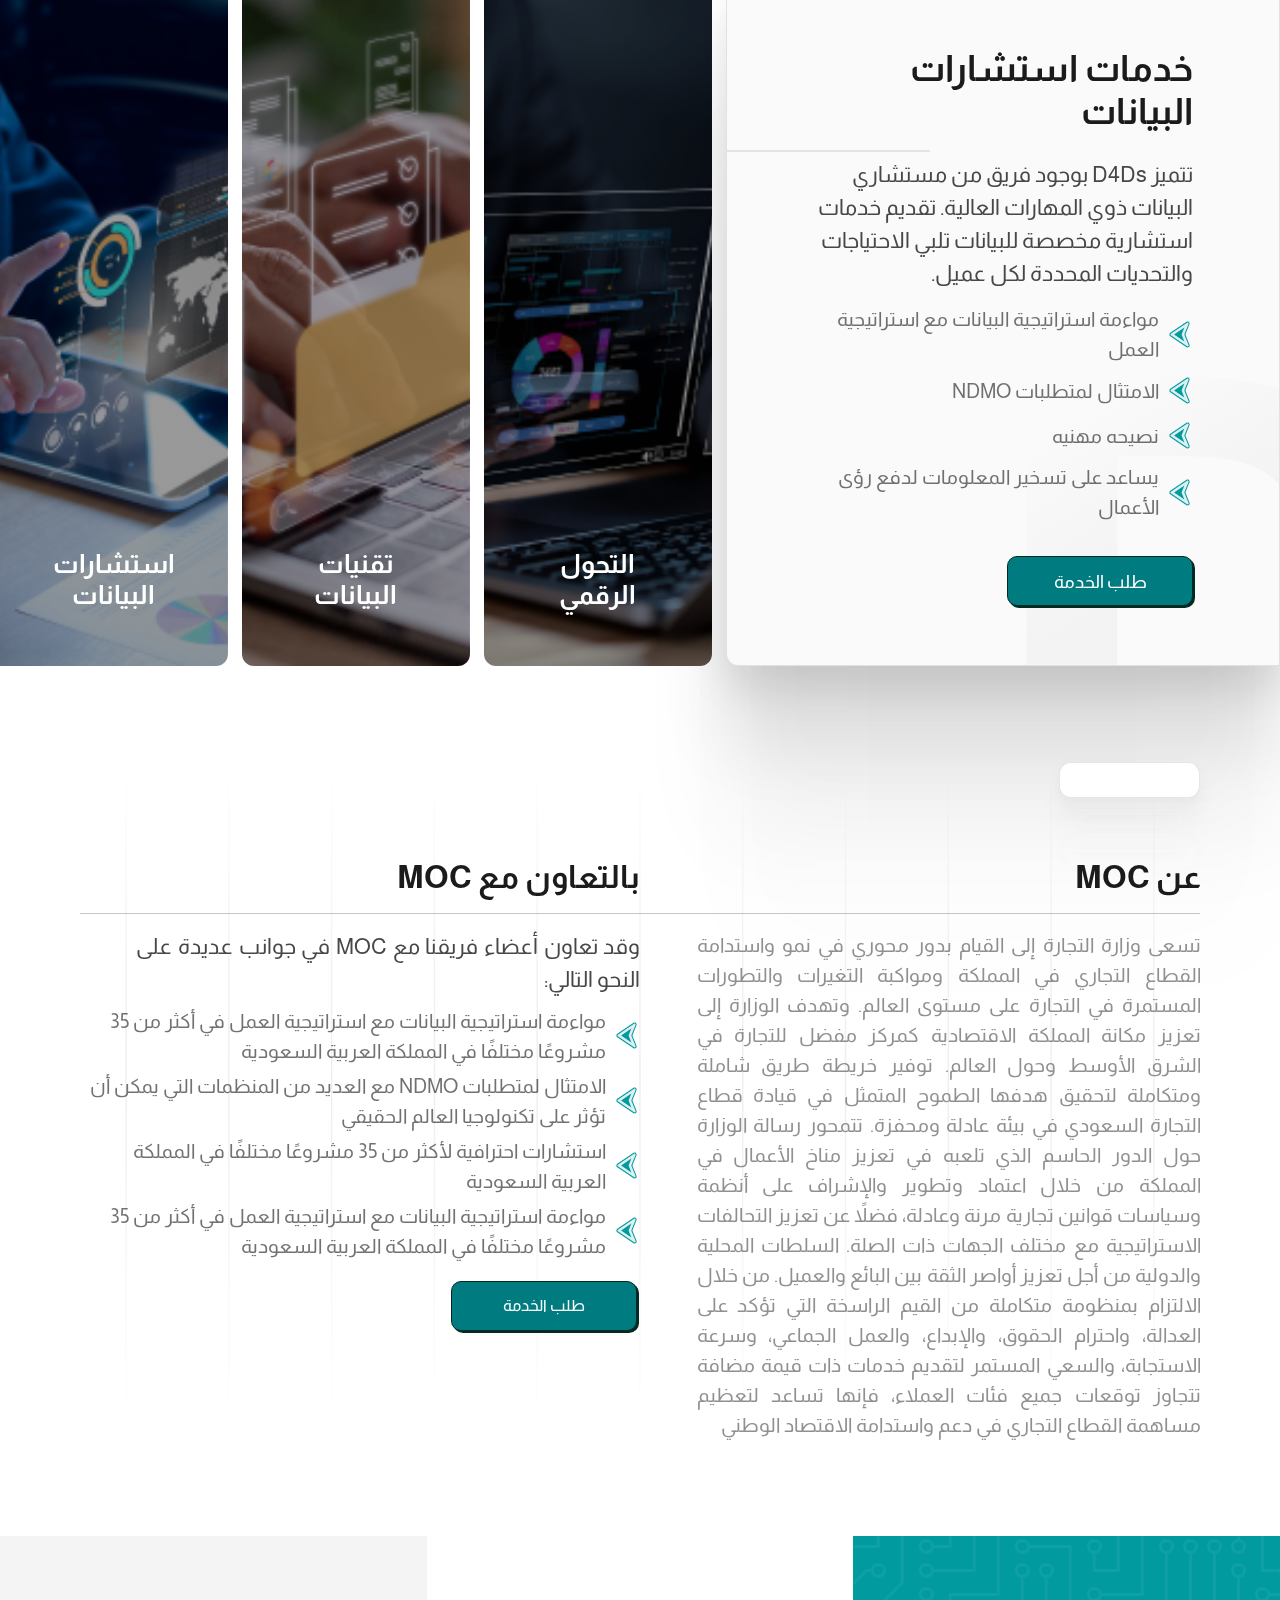
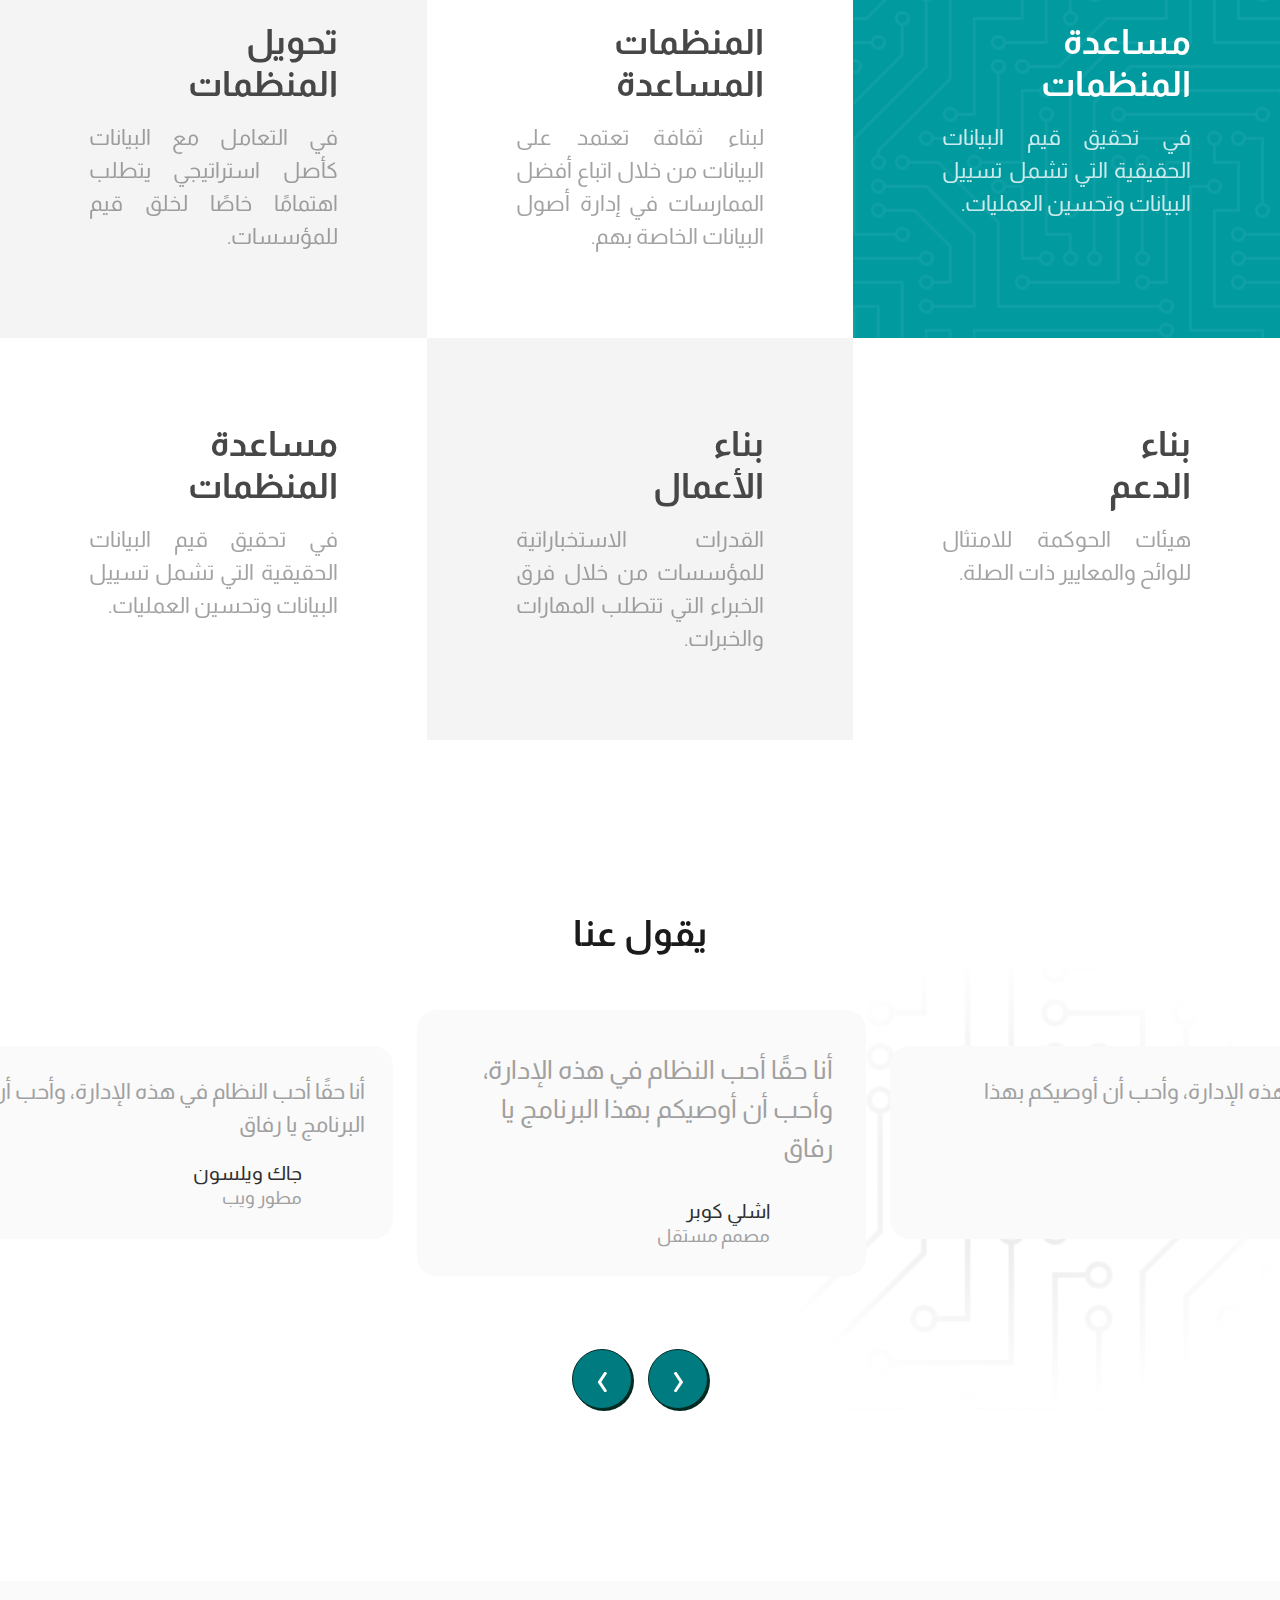
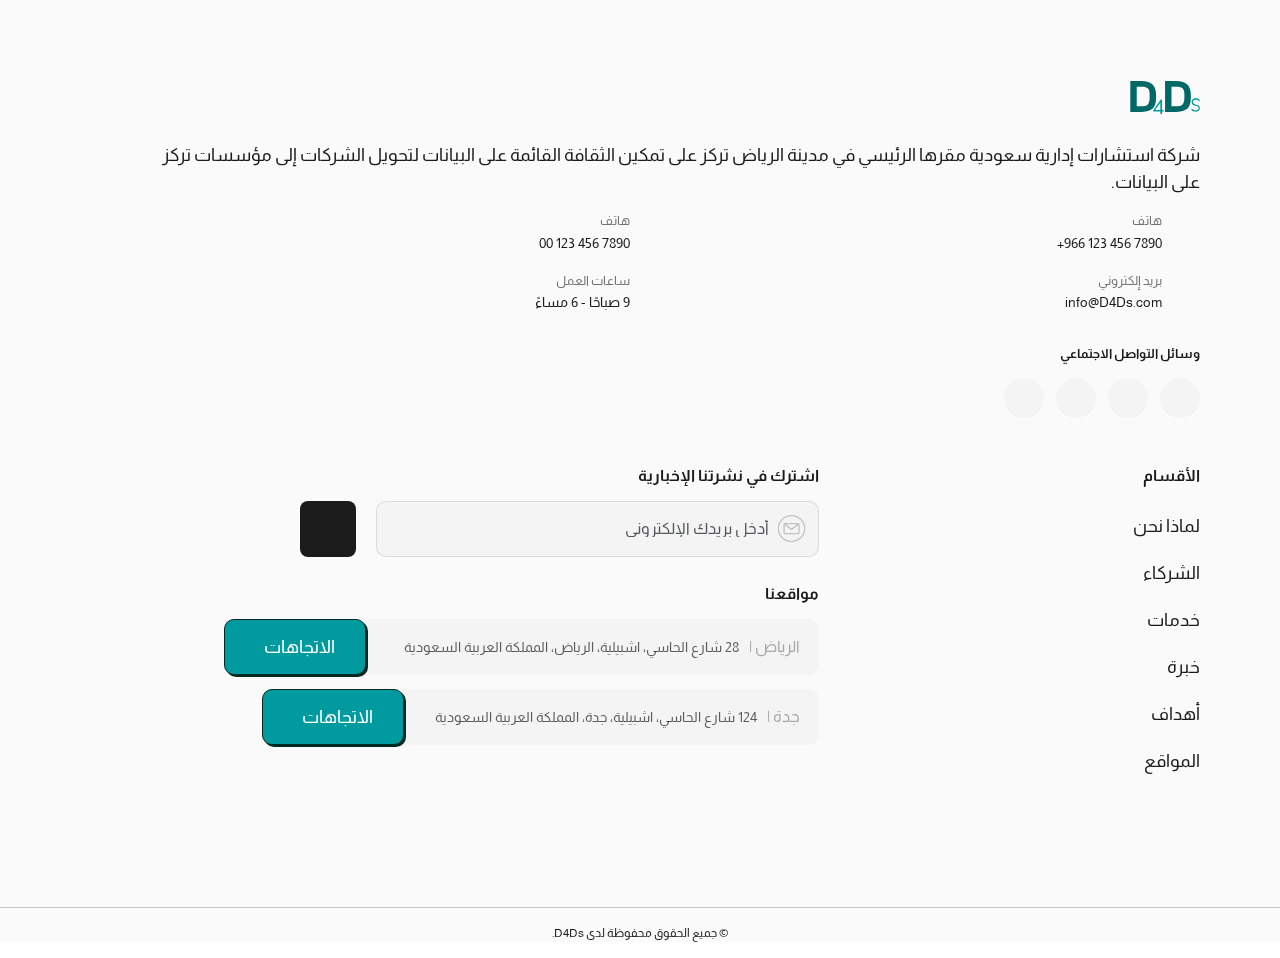
==== commit a0798dc8: "update style of header" ====
--- a/index-ar.html
+++ b/index-ar.html
@@ -92,18 +92,19 @@
             </div>
         </div>
     </nav>
-    <header class="d-flex align-items-end justify-content-center">
+    <header>
         <video class="d-none d-md-block" autoplay muted loop>
             <source src="media/wave-animation.mp4" type="video/mp4">
         </video>
-        <div class="overlay"></div>
-        <article class="text-center">
-            <div class="container">
-                <h1><span>شريكك</span> في تعزيز العمليات التجارية من خلال إدارة فعالة للبيانات.</h1>
-                <button class="btn-contact-us mx-auto" type="button" data-bs-toggle="modal" data-bs-target="#contactUs">اتصل بنا</button>
-            </div>
+        <div class="video-layer"></div>
+        <article class="container">
+            <h1><span>شريكك</span> في تعزيز العمليات التجارية من خلال إدارة فعالة للبيانات.</h1>
+            <button type="button" data-bs-toggle="modal" data-bs-target="#contactUs">
+                <span>اتصل بنا</span>
+                <img loading="lazy" src="media/icons/arrow-right.svg" alt="D4Ds">
+            </button>
+            <img loading="lazy" src="media/icons/scroll-icon.gif" alt="D4Ds">
         </article>
-        <img loading="lazy" src="media/icons/scroll-icon.gif" alt="D4Ds">
     </header>
     <main dir="rtl">
         <section id="why-us">
--- a/css/style.css
+++ b/css/style.css
@@ -111,28 +111,38 @@
     }
 }
 header {
-    position: relative;
     width: 100%;
     height: 100vh;
     max-width: 100vw;
+    min-height: 100vh;
+    overflow: hidden;
+    position: relative;
+    display: flex;
+    align-items: flex-end;
+    justify-content: center;
     background: radial-gradient(#006C6F, #000 78%);
     video {
+        top: 31.71%;
         width: 100%;
-        height: 560px;
-        object-fit: cover;
-        object-position: center 25%;
-    }
-    .overlay {
+        height: 100%;
+        position: absolute;
+        object-fit: fill;
+        object-position: center;
+    }
+    .video-layer {
         inset: 0;
         position: absolute;
         mix-blend-mode: color;
         background-color: #007B7F;
     }
     article {
-        top: 35%;
-        height: 60%;
-        position: absolute;
-        .container h1 {
+        height: 100%;
+        display: flex;
+        position: relative;
+        align-items: center;
+        flex-direction: column;
+        justify-content: center;
+        h1 {
             color: #FFF;
             font-size: 28px;
             font-weight: 400;
@@ -144,33 +154,97 @@
                 font-weight: 700;
             }
         }
-    }
-    img {
-        left: 50%;
-        width: 54px;
-        height: 54px;
-        bottom: 63px;
-        position: absolute;
-        transform: translateX(-50%);
-    }
-    @media screen and (min-width: 992px) {
-        & {
-            video {
-                height: calc((54 * 100vh) / 100);
-            }
-            article {
-                top: calc((33.9 * 100vh) / 100);
-                .container h1 {
+        button {
+            display: flex;
+            overflow: hidden;
+            position: relative;
+            align-items: center;
+            border-radius: 10px;
+            transition: all 0.3s ease;
+            border: 1px solid #032A22;
+            padding: 12px 16px 12px 46px;
+            box-shadow: 2px 2px 0px 0px #032A22;
+            background-image: linear-gradient(0deg, rgba(0, 0, 0, 0.35) 0%, rgba(0, 0, 0, 0.35) 100%), linear-gradient(94deg, #003739 0.87%, #009A9F 81.92%);
+            span {
+                z-index: 2;
+                color: #FFF;
+                font-size: 18px;
+                font-weight: 500;
+                line-height: 20px;
+                position: relative;
+                min-width: 91px;
+            }
+            img {
+                z-index: 2;
+                width: 21px;
+                height: 21px;
+                position: relative;
+                margin-inline-start: 24px;
+                transition: margin-inline-start 0.3s ease;
+            }
+            &::after {
+                content: "";
+                z-index: 1;
+                top: -115px;
+                left: -35px;
+                width: 200px;
+                height: 200px;
+                position: absolute;
+                border-radius: 50%;
+                transition: all .5s ease;
+                background: linear-gradient(0deg, rgba(0, 0, 0, 0.25) 0%, rgba(0, 0, 0, 0.25) 100%), linear-gradient(94deg, #003739 0.87%, #009A9F 81.92%);
+            }
+            &:hover {
+                padding: 12px 36px 12px 46px;
+                img {
+                    margin-inline-start: 4px;
+                }
+                &::after {
+                    top: -65px;
+                    left: -75px;
+                    width: 100px;
+                    height: 100px;
+                }
+            }
+        }
+        > img {
+            width: 30px;
+            height: 30px;
+            bottom: 30px;
+            position: absolute;
+        }
+        @media screen and (min-width: 992px) {
+            & {
+                h1 {
                     width: calc((48.75 * 100vw) / 100);
                     font-size: calc((2.4 * 100vw) / 100);
                     line-height: calc((3.61 * 100vw) / 100);
                     margin-bottom: calc((2.98 * 100vw) / 100);
                 }
-            }
-            img {
-                bottom: calc((4.4 * 100vw) / 100);
-                width: calc((3.75 * 100vw) / 100);
-                height: calc((3.75 * 100vw) / 100);
+                button {
+                    border-radius: calc((.7 * 100vw) / 100);
+                    padding: calc((.83 * 100vw) / 100) calc((1.11 * 100vw) / 100) calc((.83 * 100vw) / 100) calc((3.2 * 100vw) / 100);
+                    span {
+                        font-size: calc((1.25 * 100vw) / 100);
+                        line-height: calc((1.4 * 100vw) / 100);
+                    }
+                    img {
+                        width: calc((1.5 * 100vw) / 100);
+                        height: calc((1.5 * 100vw) / 100);
+                        margin-inline-start: calc((1.7 * 100vw) / 100);
+                    }
+                    &:hover {
+                        padding: calc((.83 * 100vw) / 100) calc((2.5 * 100vw) / 100) calc((.83 * 100vw) / 100) calc((3.2 * 100vw) / 100);
+                        img {
+                            margin-inline-start: calc((.3 * 100vw) / 100);
+                        }
+                    }
+                }
+                > img {
+                    width: calc((3.75 * 100vw) / 100);
+                    height: calc((3.75 * 100vw) / 100);
+                    bottom: calc((4.4 * 100vw) / 100);
+                }
             }
         }
     }
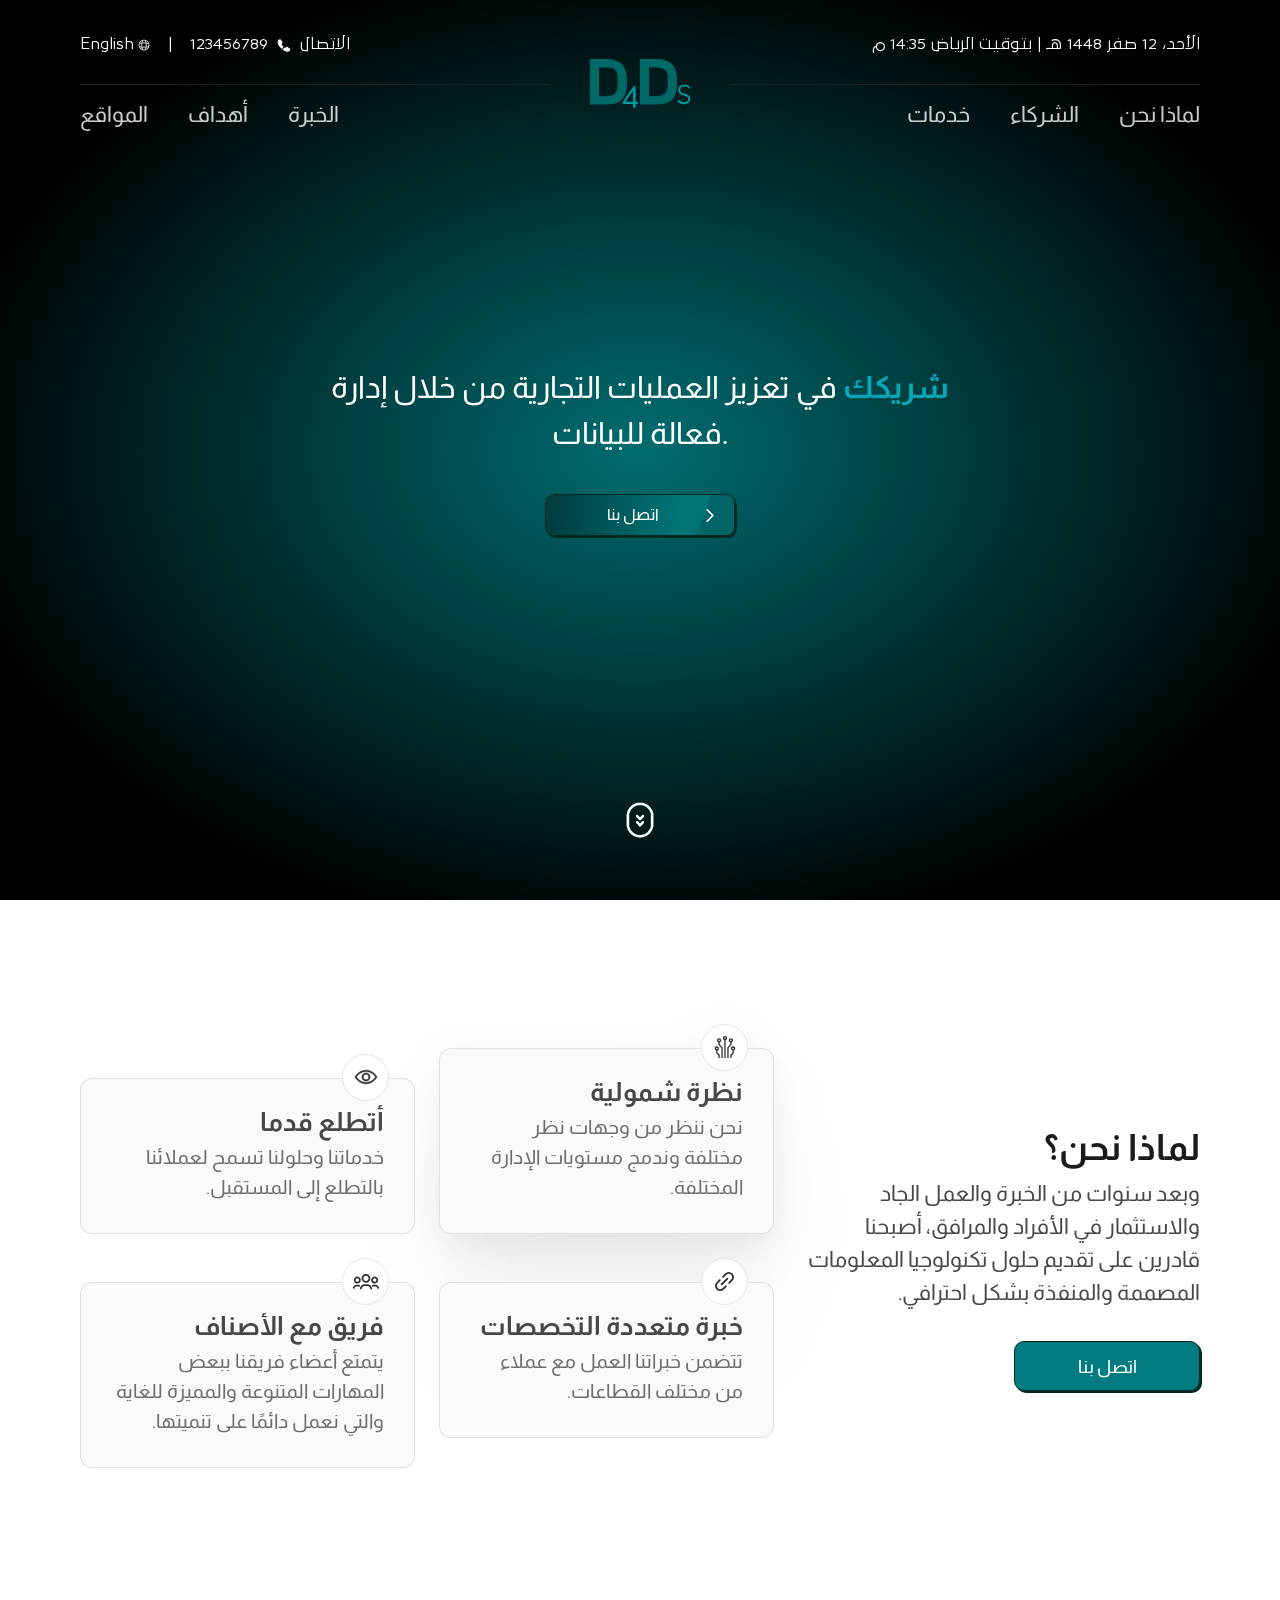
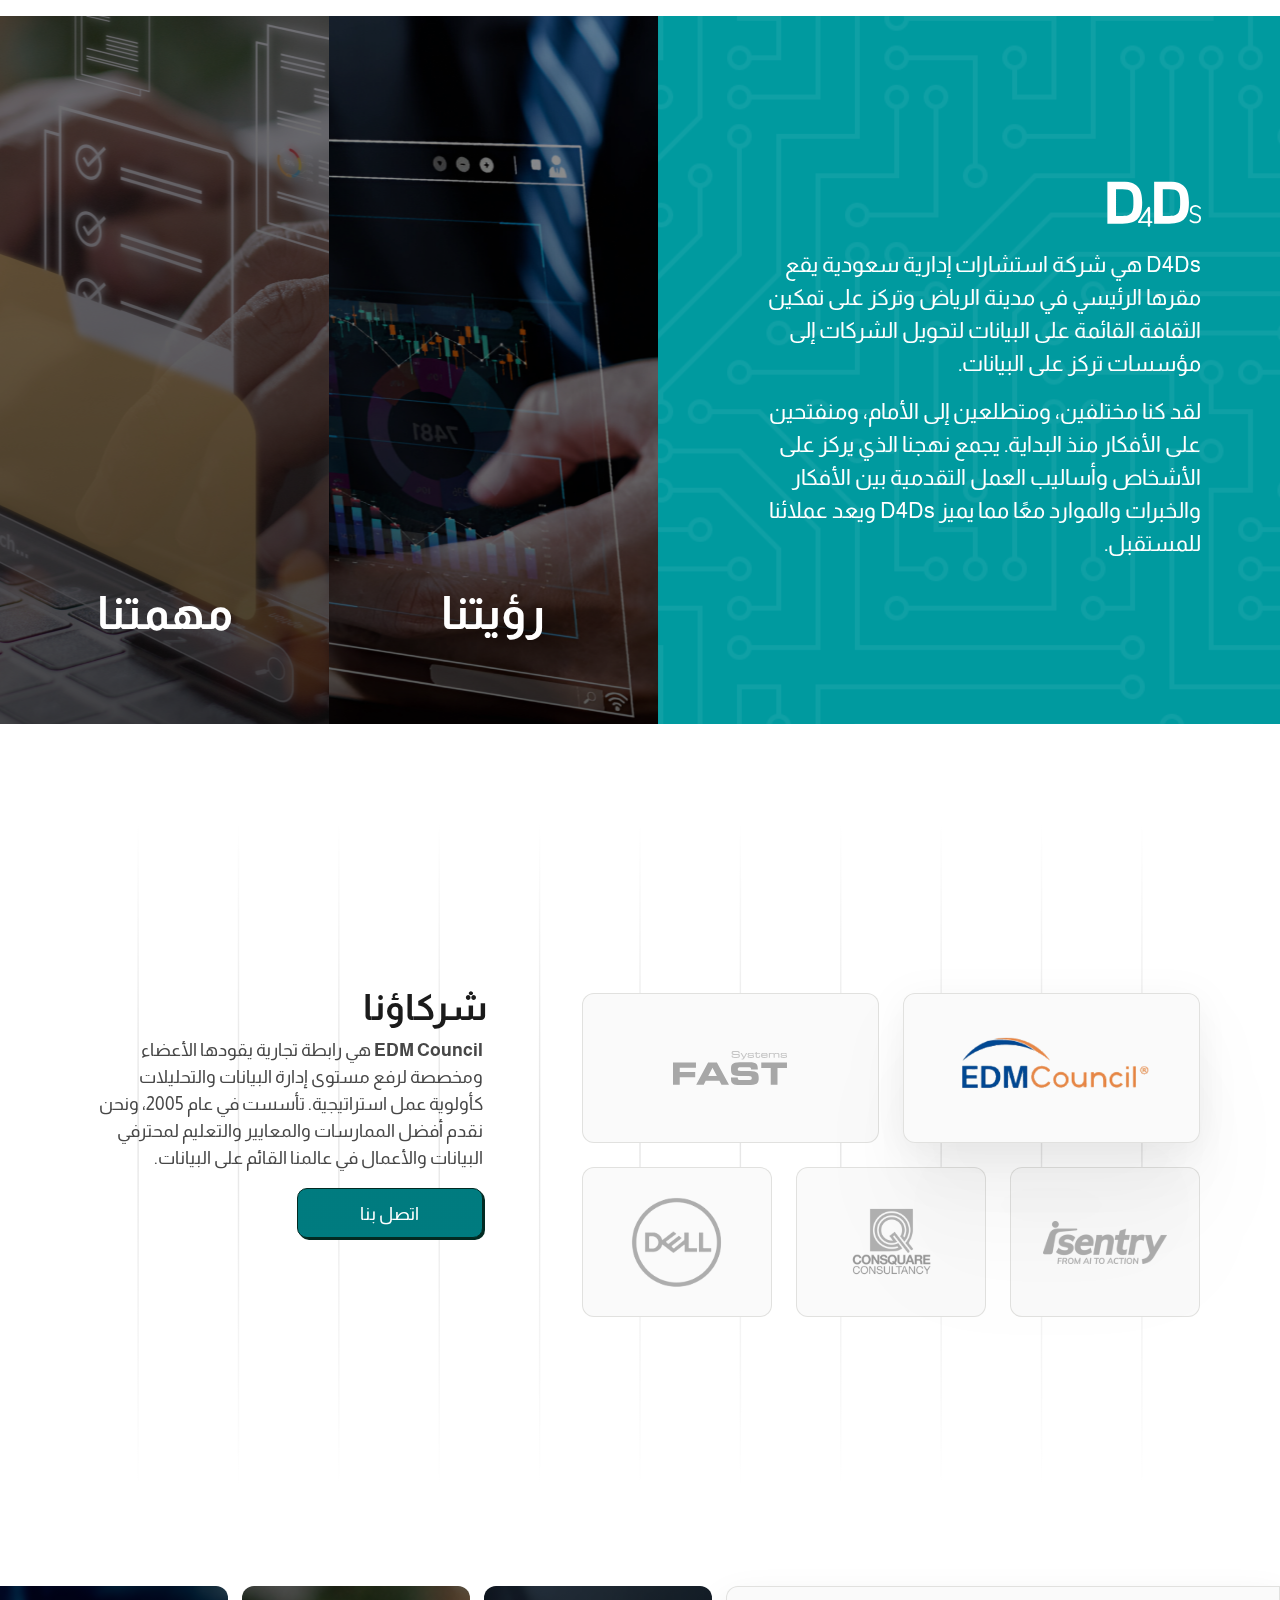
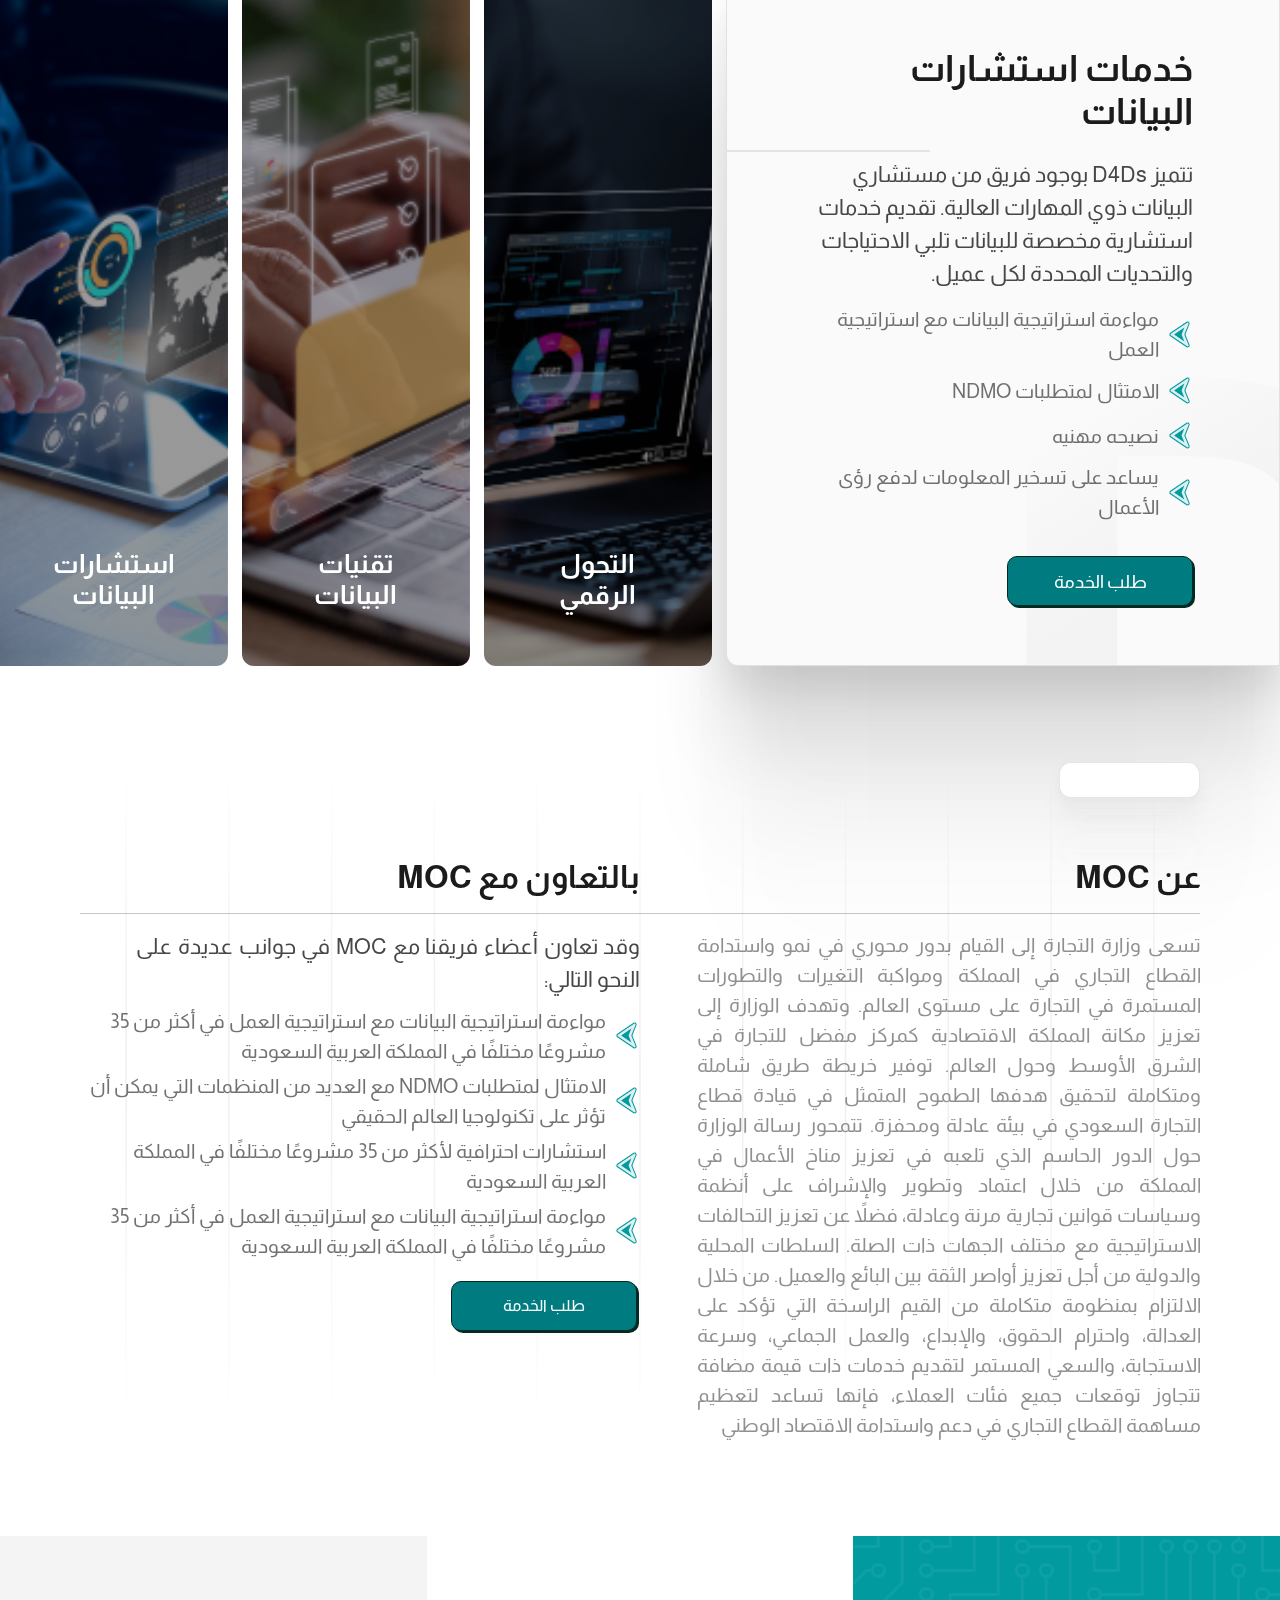
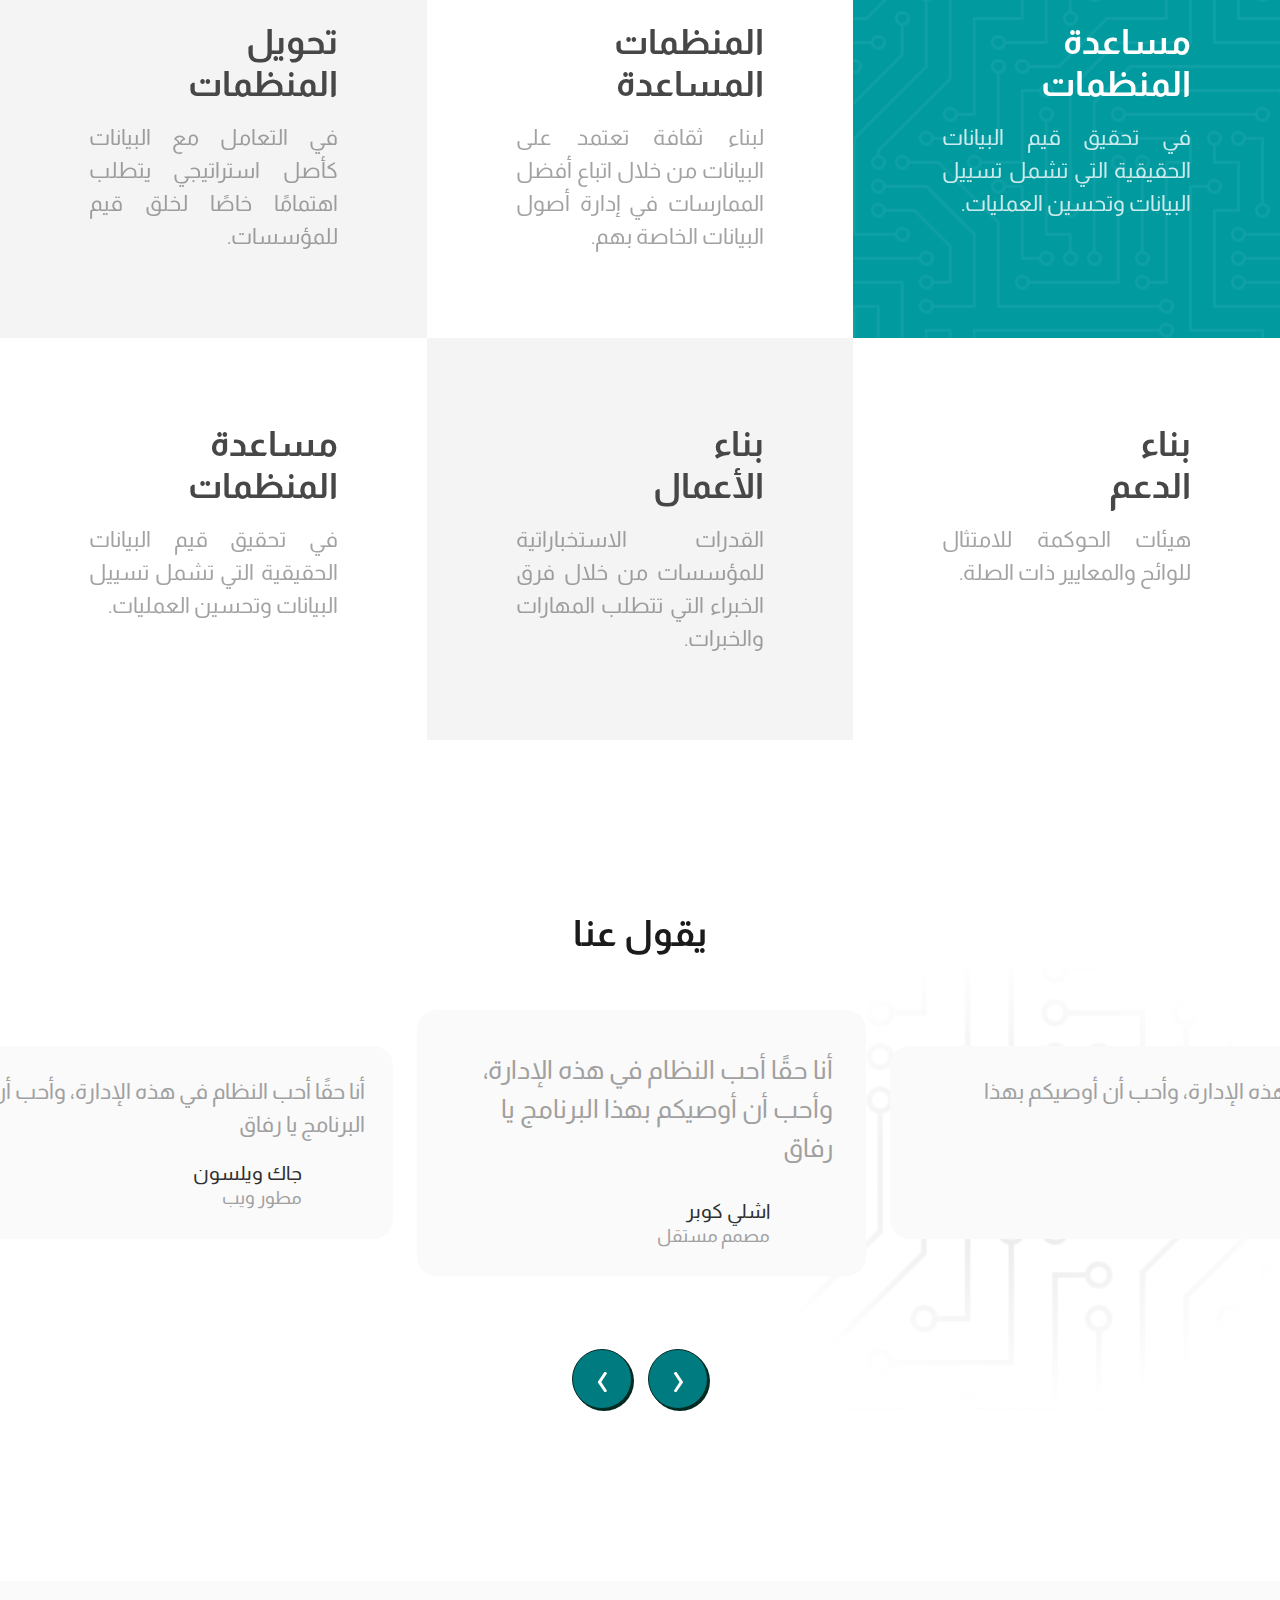
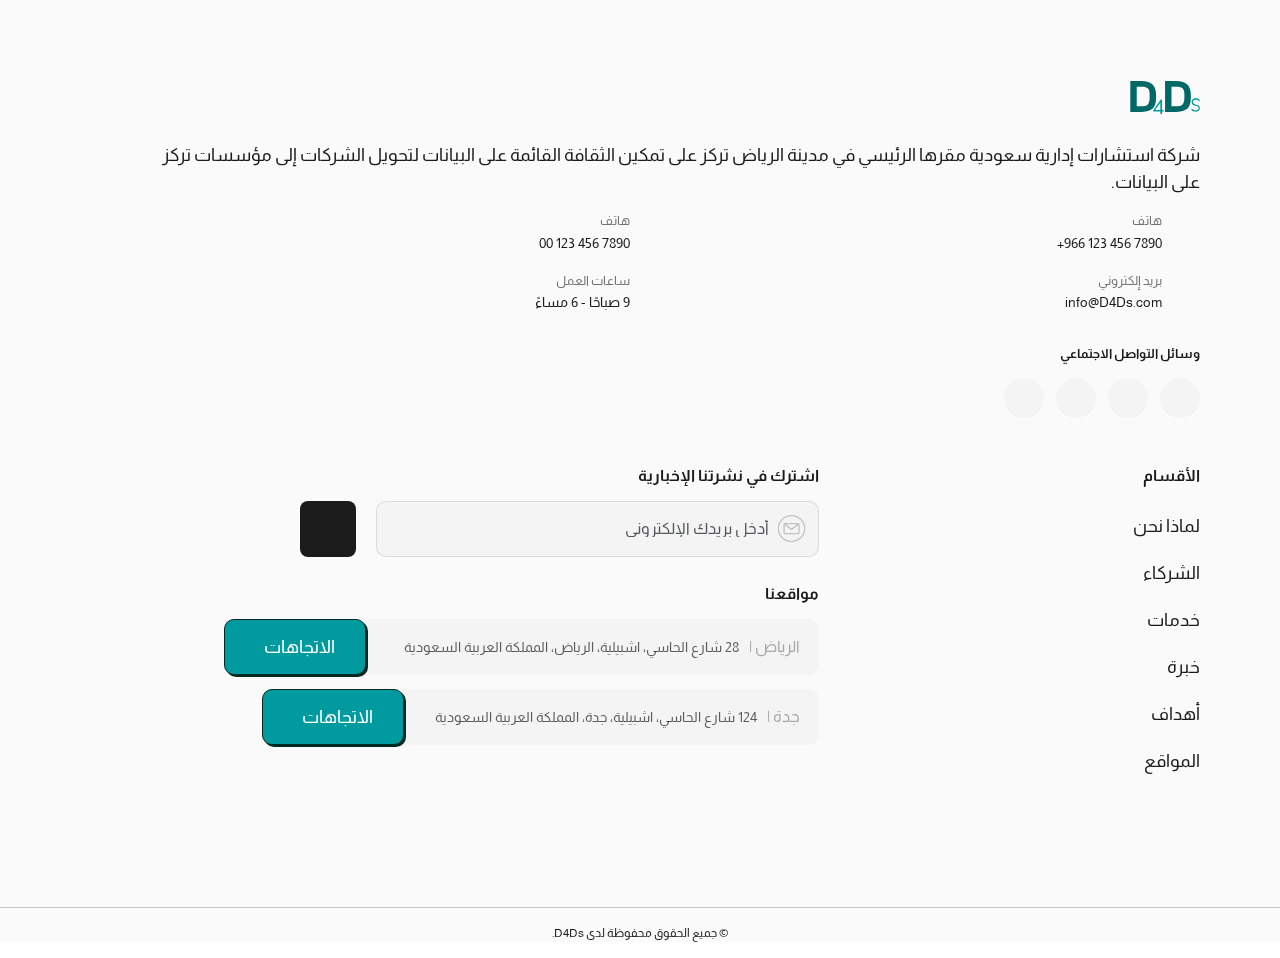
==== commit f0cbd7c1: "update style of about companies section in mobile and tablet screens" ====
--- a/index-ar.html
+++ b/index-ar.html
@@ -383,7 +383,49 @@
                 </div>
                 <div class="d-lg-flex align-items-start">
                     <div class="about-companies">
-                        <div class="owl-carousel owl-companies-about-ar">
+                        <div class="owl-carousel owl-companies-about-ar d-none d-lg-block">
+                            <div>
+                                <h4>عن MOC</h4>
+                                <hr>
+                                <p>تسعى وزارة التجارة إلى القيام بدور محوري في نمو واستدامة القطاع التجاري في المملكة ومواكبة التغيرات والتطورات المستمرة في التجارة على مستوى العالم. وتهدف الوزارة إلى تعزيز مكانة المملكة الاقتصادية كمركز مفضل للتجارة في الشرق الأوسط وحول العالم. توفير خريطة طريق شاملة ومتكاملة لتحقيق هدفها الطموح المتمثل في قيادة قطاع التجارة السعودي في بيئة عادلة ومحفزة. تتمحور رسالة الوزارة حول الدور الحاسم الذي تلعبه في تعزيز مناخ الأعمال في المملكة من خلال اعتماد وتطوير والإشراف على أنظمة وسياسات قوانين تجارية مرنة وعادلة، فضلاً عن تعزيز التحالفات الاستراتيجية مع مختلف الجهات ذات الصلة. السلطات المحلية والدولية من أجل تعزيز أواصر الثقة بين البائع والعميل. من خلال الالتزام بمنظومة متكاملة من القيم الراسخة التي تؤكد على العدالة، واحترام الحقوق، والإبداع، والعمل الجماعي، وسرعة الاستجابة، والسعي المستمر لتقديم خدمات ذات قيمة مضافة تتجاوز توقعات جميع فئات العملاء، فإنها تساعد لتعظيم مساهمة القطاع التجاري في دعم واستدامة الاقتصاد الوطني</p>
+                            </div>
+                            <div>
+                                <h4>عن MOT</h4>
+                                <hr>
+                                <p>بدأت وزارة السياحة عملياتها في عام 2000، مع التركيز على النمو على المدى الطويل. هدفها الرئيسي هو تنفيذ رؤية المملكة للسياحة، إلى جانب تسهيل التعاون الناجح وتطوير رأس المال البشري الوطني.</p>
+                            </div>
+                            <div>
+                                <h4>عن NG</h4>
+                                <hr>
+                                <p>الحرس الوطني هو قوة عسكرية مسلحة تساهم في الدفاع عن أراضي وحدود المملكة العربية السعودية والحفاظ على الأمن والاستقرار الداخلي.</p>
+                            </div>
+                            <div>
+                                <h4>عن SBA</h4>
+                                <hr>
+                                <p>هيئة الإذاعة والتلفزيون السعودية هي هيئة حكومية سعودية تتمتع بالشخصية الاعتبارية والاستقلال المالي وتتبع وزارة الإعلام السعودية. وتسعى إلى إيصال رسالة المملكة العربية السعودية إلى كافة المناطق محلياً وعالمياً من خلال الكلمة والصورة، ورفع وتطوير مستوى الأداء الإذاعي والتلفزيوني. ولها عدة قنوات تلفزيونية وإذاعية حكومية ورسمية، وهي القناة السعودية، وقناة SBC، وقناة الذكريات، وقناة الأخبار، والقنوات الرياضية السعودية، وقناة القرآن الكريم، وقناة السنة النبوية. ومن المحطات الإذاعية إذاعة القرآن الكريم، وإذاعة جدة، وإذاعة الرياض، وإذاعة نداء الإسلام، وإذاعة الإذاعة السعودية. والإذاعة السعودية العالمية .</p>
+                            </div>
+                            <div>
+                                <h4>عن MOMRAH</h4>
+                                <hr>
+                                <p>أنشئت وزارة الشؤون البلدية والقروية عام 1395هـ/1975م بموجب المرسوم الملكي رقم (أ/266) وتاريخ 1395/10/8هـ وأنيطت بها مسؤولية التخطيط العمراني لمدن المملكة، وما ويشمل ذلك توفير الطرق والتجهيزات الأساسية وتحسين وتجميل المدن وتطوير المناطق البلدية والقروية بالإضافة إلى إدارة الخدمات اللازمة للمحافظة على نظافة وصحة البيئة في المملكة.</p>
+                            </div>
+                            <div>
+                                <h4>عن MOH</h4>
+                                <hr>
+                                <p>منذ تأسيس المملكة العربية السعودية على يد الملك عبد العزيز، كانت الصحة العامة على رأس الأولويات. وفي عام 1925، أنشأ إدارة الصحة العامة في مكة المكرمة، حيث قام ببناء بنية تحتية متينة للرعاية الصحية بالتعاون الدولي. ولإدارة متطلبات الرعاية الصحية المتزايدة، بما في ذلك الحج والعمرة، تم تشكيل مجلس الصحة العامة. وفي عام 1951، تم إنشاء وزارة الصحة بموجب مرسوم ملكي، تحقيقاً لرؤية الملك عبد العزيز لنظام رعاية صحية وطني شامل.</p>
+                            </div>
+                            <div>
+                                <h4>عن MRM</h4>
+                                <hr>
+                                <p>تتولى أمانة منطقة المدينة المنورة مسؤولية تقديم الخدمات البلدية بهدف تطوير المنطقة وتحسينها من النواحي العمرانية والاقتصادية والاجتماعية. وفي عام 1401هـ صدر أمر ملكي بتغيير اسم أمانة المدينة إلى “أمانة المدينة المنورة”، وذلك عقب صدور قرار وزاري عام 1398م بتصنيف البلدية فئة ممتازة. تهتم الأمانة بمهام متعددة مثل الحفاظ على النظافة، ومكافحة آفات الصحة العامة، ومراقبة الأنشطة التجارية والتأكد من سلامة الأغذية، بالإضافة إلى صيانة الطرق والإنارة، ووضع لوائح البناء، والإشراف على تقديم الخدمات البلدية لسكان وزوار المدينة المنورة.</p>
+                            </div>
+                            <div>
+                                <h4>عن MOHRSD</h4>
+                                <hr>
+                                <p>وزارة الموارد البشرية والتنمية الاجتماعية هي الجهة الحكومية المسؤولة عن وضع السياسة العامة لأنظمة العمل والعمال في القطاعين العام والخاص داخل المملكة العربية السعودية، وكذلك كل ما يتعلق بالشؤون الاجتماعية وبرامجها التنموية. والتي تتوافق مع الرؤى والسياسات التي تتبناها حكومة المملكة.</p>
+                            </div>
+                        </div>
+                        <div class="about-companies-sm d-lg-none">
                             <div>
                                 <h4>عن MOC</h4>
                                 <hr>
